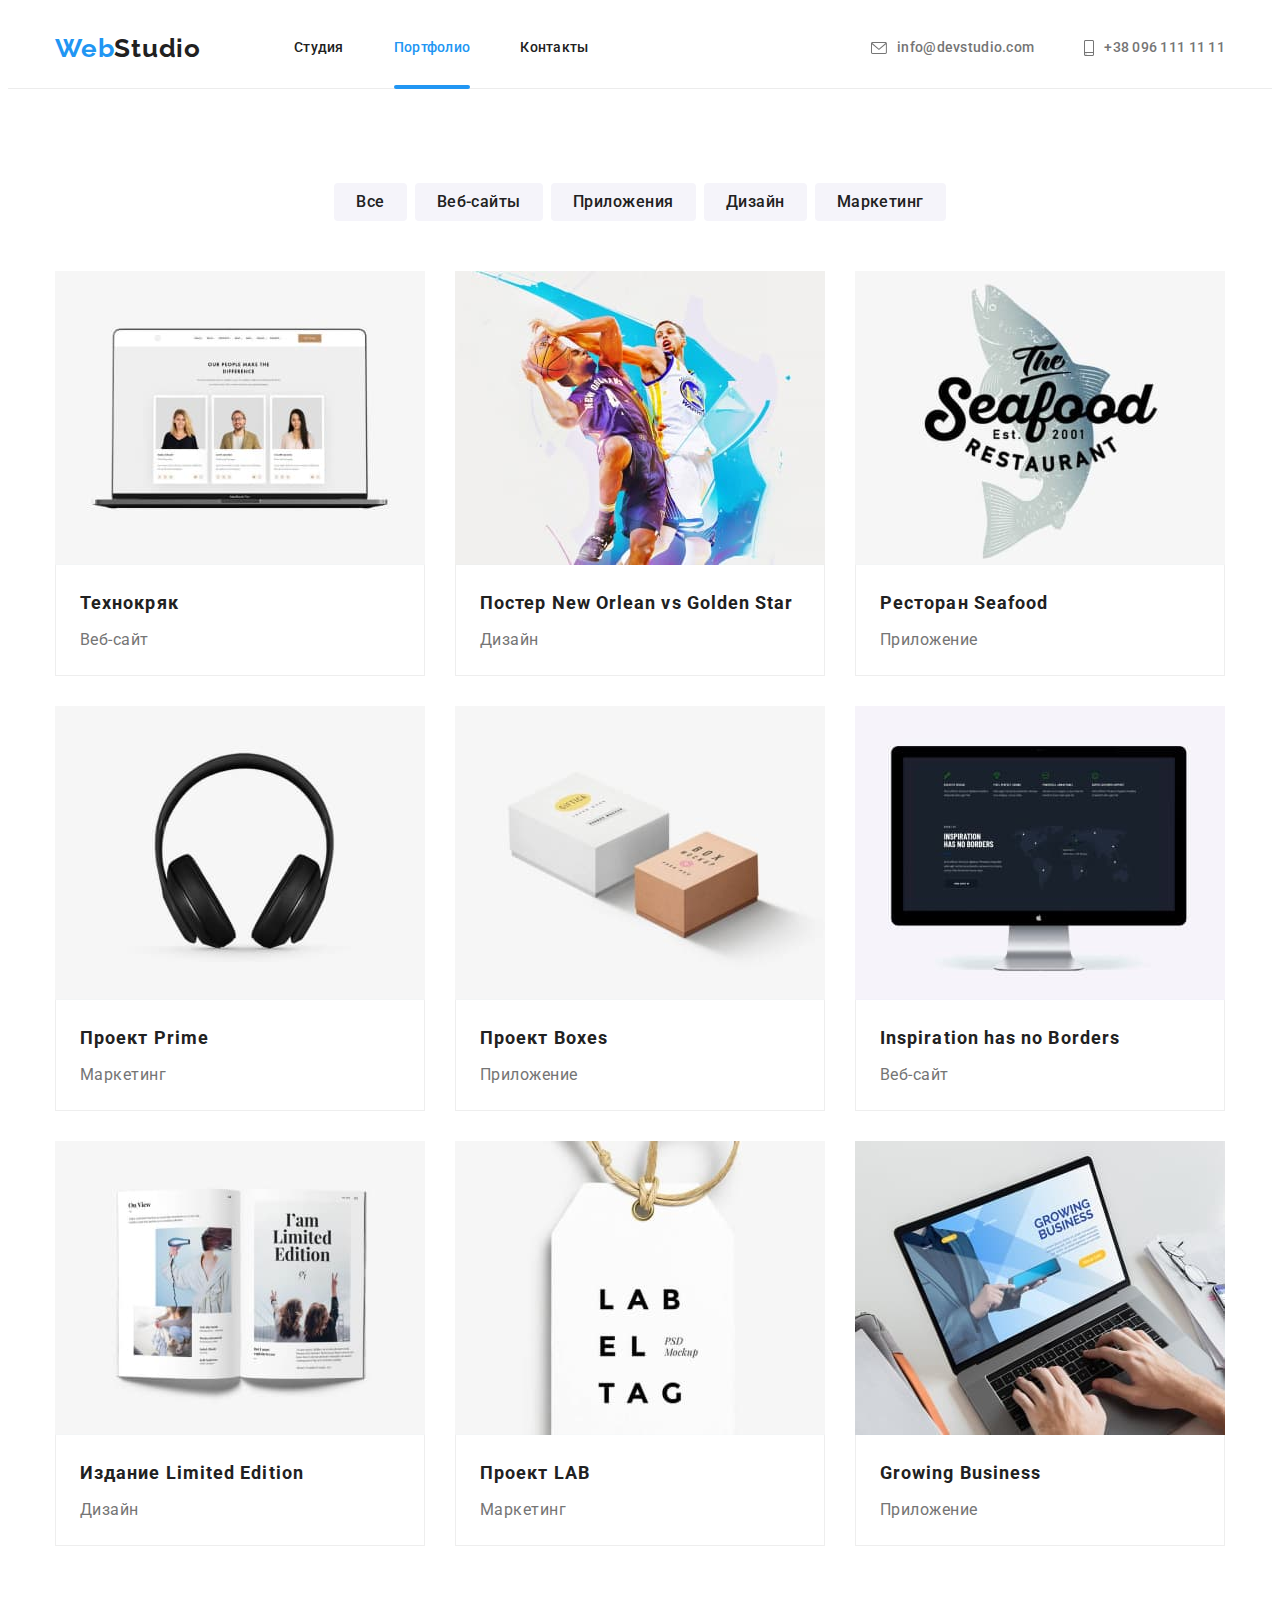
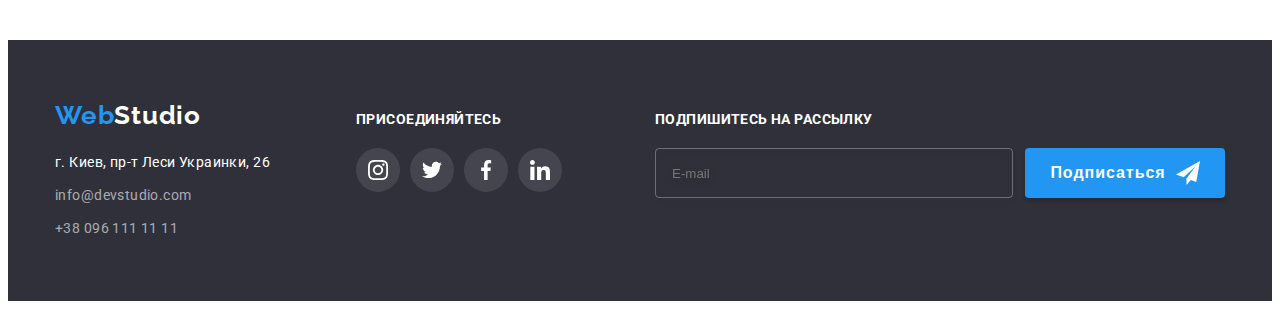
==== portfolio.html @ 982bbc45 "Adjusts base styles" ====
<!DOCTYPE html>
<html lang="ru">
  <head>
    <meta charset="UTF-8" />
    <meta http-equiv="X-UA-Compatible" content="IE=edge" />
    <meta name="viewport" content="width=device-width, initial-scale=1.0" />

    <link
      rel="stylesheet"
      href="https://cdnjs.cloudflare.com/ajax/libs/modern-normalize/1.1.0/modern-normalize.min.css"
      integrity="sha512-wpPYUAdjBVSE4KJnH1VR1HeZfpl1ub8YT/NKx4PuQ5NmX2tKuGu6U/JRp5y+Y8XG2tV+wKQpNHVUX03MfMFn9Q=="
      crossorigin="anonymous"
      referrerpolicy="no-referrer"
    />
    <link rel="stylesheet" href="./css/main.min.css" />

    <link rel="preconnect" href="https://fonts.googleapis.com" />
    <link rel="preconnect" href="https://fonts.gstatic.com" crossorigin />
    <link href="https://fonts.googleapis.com/css2?family=Raleway:wght@700&family=Roboto:wght@400;500;700;900&display=swap" rel="stylesheet" />

    <title>WebStudio</title>
  </head>
  <body class="page">
    <!-- HEADER -->
    <header class="header">
      <div class="header__container container">
        <a href="./index.html" lang="en" class="logo">Web<span class="logo__text logo__text--black">Studio</span></a>
        <nav class="navigation">
          <ul class="navigation__list">
            <li class="navigation__item">
              <a href="./index.html" class="navigation__link">Студия</a>
            </li>
            <li class="navigation__item">
              <a href="./portfolio.html" class="navigation__link current">Портфолио</a>
            </li>
            <li class="navigation__item">
              <a href="" class="navigation__link">Контакты</a>
            </li>
          </ul>
        </nav>

        <ul class="header__contact-list">
          <li class="header__contact-item">
            <a href="mailto:info@devstudio.com" lang="en" class="header__contact-link">
              <svg class="header__contact-icon" width="16" height="12">
                <use href="./images/icons.svg#icon-envelope"></use>
              </svg>
              info@devstudio.com
            </a>
          </li>
          <li class="header__contact-item">
            <a href="tel:+380961111111" class="header__contact-link">
              <svg class="header__contact-icon" width="10" height="16">
                <use href="./images/icons.svg#icon-smartphone"></use>
              </svg>
              +38 096 111 11 11
            </a>
          </li>
        </ul>
      </div>
    </header>

    <!--MAIN-->
    <main>
      <section class="portfolio section">
        <div class="portfolio__container container">
          <h1 class="portfolio__title visually-hidden">Portfolio</h1>
          <!--title to be hidden-->
          <ul class="filter">
            <li class="filter__item">
              <button type="button" class="filter__btn">Все</button>
            </li>
            <li class="filter__item">
              <button type="button" class="filter__btn">Веб-сайты</button>
            </li>
            <li class="filter__item">
              <button type="button" class="filter__btn">Приложения</button>
            </li>
            <li class="filter__item">
              <button type="button" class="filter__btn">Дизайн</button>
            </li>
            <li class="filter__item">
              <button type="button" class="filter__btn">Маркетинг</button>
            </li>
          </ul>

          <ul class="projects">
            <li class="projects__item">
              <a href="" class="projects__link">
                <div class="projects__thumb">
                  <img src="./images/portfolio/tech-crack.jpg" alt="Ноутбук с веб-сайтом" width="370" />
                  <p class="projects__overlay">
                    Ресурс предлагает комплексные предложения с разным уровнем функционала и сервисов. Все это позволит посетителю получить
                    исчерпывающие сведения о компании или частном лице.
                  </p>
                </div>
                <div class="projects__info">
                  <h2 class="projects__name">Технокряк</h2>
                  <p class="projects__service">Веб-сайт</p>
                </div>
              </a>
            </li>

            <li class="projects__item">
              <a href="" class="projects__link">
                <div class="projects__thumb">
                  <img src="./images/portfolio/poster-no-vs-gs.jpg" alt="Баскетболисты" width="370" />
                  <p class="projects__overlay">
                    Ресурс предлагает комплексные предложения с разным уровнем функционала и сервисов. Все это позволит посетителю получить
                    исчерпывающие сведения о компании или частном лице.
                  </p>
                </div>
                <div class="projects__info">
                  <h2 class="projects__name">Постер New Orlean vs Golden Star</h2>
                  <p class="projects__service">Дизайн</p>
                </div>
              </a>
            </li>

            <li class="projects__item">
              <a href="" class="projects__link">
                <div class="projects__thumb">
                  <img src="./images/portfolio/seafood-rest.jpg" alt="Надпись на фоне рыбы" width="370" />
                  <p class="projects__overlay">
                    Ресурс предлагает комплексные предложения с разным уровнем функционала и сервисов. Все это позволит посетителю получить
                    исчерпывающие сведения о компании или частном лице.
                  </p>
                </div>
                <div class="projects__info">
                  <h2 class="projects__name">Ресторан Seafood</h2>
                  <p class="projects__service">Приложение</p>
                </div>
              </a>
            </li>

            <li class="projects__item">
              <a href="" class="projects__link">
                <div class="projects__thumb">
                  <img src="./images/portfolio/prime-project.jpg" alt="Наушники" width="370" />
                  <p class="projects__overlay">
                    Ресурс предлагает комплексные предложения с разным уровнем функционала и сервисов. Все это позволит посетителю получить
                    исчерпывающие сведения о компании или частном лице.
                  </p>
                </div>
                <div class="projects__info">
                  <h2 class="projects__name">Проект Prime</h2>
                  <p class="projects__service">Маркетинг</p>
                </div>
              </a>
            </li>

            <li class="projects__item">
              <a href="" class="projects__link">
                <div class="projects__thumb">
                  <img src="./images/portfolio/boxes-project.jpg" alt="Коробки" width="370" />
                  <p class="projects__overlay">
                    Ресурс предлагает комплексные предложения с разным уровнем функционала и сервисов. Все это позволит посетителю получить
                    исчерпывающие сведения о компании или частном лице.
                  </p>
                </div>
                <div class="projects__info">
                  <h2 class="projects__name">Проект Boxes</h2>
                  <p class="projects__service">Приложение</p>
                </div>
              </a>
            </li>

            <li class="projects__item">
              <a href="" class="projects__link">
                <div class="projects__thumb">
                  <img src="./images/portfolio/inspiration-has-no-borders.jpg" alt="Монитор" width="370" />
                  <p class="projects__overlay">
                    Ресурс предлагает комплексные предложения с разным уровнем функционала и сервисов. Все это позволит посетителю получить
                    исчерпывающие сведения о компании или частном лице.
                  </p>
                </div>
                <div class="projects__info">
                  <h2 class="projects__name">Inspiration has no Borders</h2>
                  <p class="projects__service">Веб-сайт</p>
                </div>
              </a>
            </li>

            <li class="projects__item">
              <a href="" class="projects__link">
                <div class="projects__thumb">
                  <img src="./images/portfolio/limited-edition.jpg" alt="Книга" width="370" />
                  <p class="projects__overlay">
                    Ресурс предлагает комплексные предложения с разным уровнем функционала и сервисов. Все это позволит посетителю получить
                    исчерпывающие сведения о компании или частном лице.
                  </p>
                </div>
                <div class="projects__info">
                  <h2 class="projects__name">Издание Limited Edition</h2>
                  <p class="projects__service">Дизайн</p>
                </div>
              </a>
            </li>

            <li class="projects__item">
              <a href="" class="projects__link">
                <div class="projects__thumb">
                  <img src="./images/portfolio/lab-project.jpg" alt="Бирка" width="370" />
                  <p class="projects__overlay">
                    Ресурс предлагает комплексные предложения с разным уровнем функционала и сервисов. Все это позволит посетителю получить
                    исчерпывающие сведения о компании или частном лице.
                  </p>
                </div>
                <div class="projects__info">
                  <h2 class="projects__name">Проект LAB</h2>
                  <p class="projects__service">Маркетинг</p>
                </div>
              </a>
            </li>

            <li class="projects__item">
              <a href="" class="projects__link">
                <div class="projects__thumb">
                  <img src="./images/portfolio/growing-business.jpg" alt="Руки на ноутбуке" width="370" />
                  <p class="projects__overlay">
                    Ресурс предлагает комплексные предложения с разным уровнем функционала и сервисов. Все это позволит посетителю получить
                    исчерпывающие сведения о компании или частном лице.
                  </p>
                </div>
                <div class="projects__info">
                  <h2 class="projects__name">Growing Business</h2>
                  <p class="projects__service">Приложение</p>
                </div>
              </a>
            </li>
          </ul>
        </div>
      </section>
    </main>

    <!--FOOTER-->
    <footer class="footer">
      <div class="footer__container container">
        <div class="footer__contacts">
          <a href="./index.html" lang="en" class="logo">Web<span class="logo__text logo__text--white">Studio</span></a>
          <address class="address">
            <p class="addresss__text">г. Киев, пр-т Леси Украинки, 26</p>
          </address>
          <ul class="footer__contact-list">
            <li class="footer__contact-item">
              <a href="mailto:info@devstudio.com" lang="en" class="footer__contact-link">info@devstudio.com</a>
            </li>
            <li class="footer__contact-item">
              <a href="tel:+380961111111" class="footer__contact-link">+38 096 111 11 11</a>
            </li>
          </ul>
        </div>

        <div class="join-social">
          <h2 class="join-social__title">присоединяйтесь</h2>
          <ul class="join-social__list">
            <li class="join-social__item">
              <a href="" class="join-social__link">
                <svg class="join-social__icon" width="20" height="20">
                  <use href="./images/icons.svg#icon-instagram"></use>
                </svg>
              </a>
            </li>
            <li class="join-social__item">
              <a href="" class="join-social__link">
                <svg class="join-social__icon" width="20" height="20">
                  <use href="./images/icons.svg#icon-twitter"></use>
                </svg>
              </a>
            </li>
            <li class="join-social__item">
              <a href="" class="join-social__link">
                <svg class="join-social__icon" width="20" height="20">
                  <use href="./images/icons.svg#icon-facebook"></use>
                </svg>
              </a>
            </li>
            <li class="join-social__item">
              <a href="" class="join-social__link">
                <svg class="join-social__icon" width="20" height="20">
                  <use href="./images/icons.svg#icon-linkedin"></use>
                </svg>
              </a>
            </li>
          </ul>
        </div>

        <form class="subscription">
          <div class="subscription__block">
            <b class="subscription__title">Подпишитесь на рассылку</b>
            <div class="subscription__input">
              <label><span class="visually-hidden">E-mail</span></label>
              <input type="email" name="email" class="subscription__field" placeholder="E-mail" />
              <button type="submit" class="subscription__btn">
                Подписаться
                <svg class="subscription__icon" width="24" height="24">
                  <use href="./images/icons.svg#icon-send"></use>
                </svg>
              </button>
            </div>
          </div>
        </form>
      </div>
    </footer>
  </body>
</html>
---- css/main.min.css ----
:root{--main-text: #757575;--white-text: #ffffff;--secondary-text: #212121;--accent: #2196f3;--logo-font: "Raleway", sans-serif;--section-typ-padding: 94px;--duration: cubic-bezier(0.4, 0, 0.2, 1);--speed: 250ms}.visually-hidden,.values__title--visually-hidden{position:absolute;width:1px;height:1px;margin:-1px;border:0;padding:0;white-space:nowrap;-webkit-clip-path:inset(100%);clip-path:inset(100%);clip:rect(0 0 0 0);overflow:hidden}html{-webkit-box-sizing:border-box;box-sizing:border-box}img{display:block;max-width:100%;height:auto}*,*::before,*::after{-webkit-box-sizing:inherit;box-sizing:inherit}p,h1,h2,h3,h4,h5,h6{margin:0}ul{margin:0;padding-left:0;list-style:none}.page{background-color:#fff;color:var(--main-text);font-family:"Roboto","Helvetica Neue",sans-serif}a{text-decoration:none}.container{width:1200px;padding-left:15px;padding-right:15px;margin:0 auto}.section{padding-top:var(--section-typ-padding);padding-bottom:var(--section-typ-padding)}.logo{display:inline-block;color:var(--accent);font-family:var(--logo-font);font-weight:700;font-size:26px;line-height:1.19;letter-spacing:.03em}.services__title,.team__title,.clients__title{margin-bottom:50px;color:var(--secondary-text);font-size:36px;line-height:1.17;text-align:center;letter-spacing:.03em}.join-social__link,.member-social__link{display:-webkit-box;display:-ms-flexbox;display:flex;-webkit-box-align:center;-ms-flex-align:center;align-items:center;-webkit-box-pack:center;-ms-flex-pack:center;justify-content:center;width:44px;height:44px;border-radius:50%}.hero__btn{padding:10px 32px 10px 32px;min-width:200px;background-color:var(--accent);color:var(--white-text);cursor:pointer;font-family:inherit;font-weight:700;font-size:16px;line-height:1.88;letter-spacing:.06em;-webkit-box-shadow:0px 4px 4px rgba(0,0,0,.15);box-shadow:0px 4px 4px rgba(0,0,0,.15);border-radius:4px;border:none;-webkit-transition:background-color var(--speed) var(--duration),-webkit-box-shadow var(--speed) var(--duration);transition:background-color var(--speed) var(--duration),-webkit-box-shadow var(--speed) var(--duration);transition:background-color var(--speed) var(--duration),box-shadow var(--speed) var(--duration);transition:background-color var(--speed) var(--duration),box-shadow var(--speed) var(--duration),-webkit-box-shadow var(--speed) var(--duration)}.hero__btn:hover,.hero__btn:focus{background-color:#188ce8}.filter{margin-bottom:50px;display:-webkit-box;display:-ms-flexbox;display:flex;-webkit-box-pack:center;-ms-flex-pack:center;justify-content:center}.filter__btn{padding:6px 22px 6px 22px;color:var(--secondary-text);background-color:#f5f4fa;font-family:inherit;cursor:pointer;font-weight:500;font-size:16px;line-height:1.63;text-align:center;letter-spacing:.03em;border-radius:4px;border:none;-webkit-transition:background-color var(--speed) var(--duration),color var(--speed) var(--duration),-webkit-box-shadow var(--speed) var(--duration);transition:background-color var(--speed) var(--duration),color var(--speed) var(--duration),-webkit-box-shadow var(--speed) var(--duration);transition:background-color var(--speed) var(--duration),color var(--speed) var(--duration),box-shadow var(--speed) var(--duration);transition:background-color var(--speed) var(--duration),color var(--speed) var(--duration),box-shadow var(--speed) var(--duration),-webkit-box-shadow var(--speed) var(--duration)}.filter__btn:hover,.filter__btn:focus{color:var(--white-text);background-color:var(--accent);-webkit-box-shadow:0px 3px 1px rgba(0,0,0,.1),0px 1px 2px rgba(0,0,0,.08),0px 2px 2px rgba(0,0,0,.12);box-shadow:0px 3px 1px rgba(0,0,0,.1),0px 1px 2px rgba(0,0,0,.08),0px 2px 2px rgba(0,0,0,.12)}.filter__item:not(:last-child){margin-right:8px}.subscription__btn{display:-webkit-box;display:-ms-flexbox;display:flex;-webkit-box-pack:center;-ms-flex-pack:center;justify-content:center;-webkit-box-align:center;-ms-flex-align:center;align-items:center;width:200px;height:50px;background:var(--accent);-webkit-box-shadow:0px 4px 4px rgba(0,0,0,.15);box-shadow:0px 4px 4px rgba(0,0,0,.15);border-radius:4px;border:none;font-weight:700;font-size:16px;line-height:1.88px;text-align:center;letter-spacing:.06em;color:var(--white-text);cursor:pointer;-webkit-transition:background-color var(--speed) var(--duration),-webkit-box-shadow var(--speed) var(--duration);transition:background-color var(--speed) var(--duration),-webkit-box-shadow var(--speed) var(--duration);transition:background-color var(--speed) var(--duration),box-shadow var(--speed) var(--duration);transition:background-color var(--speed) var(--duration),box-shadow var(--speed) var(--duration),-webkit-box-shadow var(--speed) var(--duration)}.subscription__btn:hover,.subscription__btn:focus{background-color:#188ce8}.subscription__icon{fill:var(--white-text);margin-left:10px}.close-btn{position:absolute;display:-webkit-box;display:-ms-flexbox;display:flex;-webkit-box-align:center;-ms-flex-align:center;align-items:center;-webkit-box-pack:center;-ms-flex-pack:center;justify-content:center;top:8px;right:8px;width:30px;height:30px;border:1px solid rgba(0,0,0,.1);border-radius:50%;fill:#000;background-color:var(--white-text);cursor:pointer;-webkit-transition:fill var(--speed) var(--duration),-webkit-box-shadow var(--speed) var(--duration);transition:fill var(--speed) var(--duration),-webkit-box-shadow var(--speed) var(--duration);transition:fill var(--speed) var(--duration),box-shadow var(--speed) var(--duration);transition:fill var(--speed) var(--duration),box-shadow var(--speed) var(--duration),-webkit-box-shadow var(--speed) var(--duration)}.close-btn:hover,.close-btn:focus{-webkit-box-shadow:0px 2px 2px rgba(0,0,0,.15);box-shadow:0px 2px 2px rgba(0,0,0,.15);fill:var(--accent)}.order__btn{width:200px;height:50px;left:700px;top:712px;display:block;-ms-flex-item-align:center;align-self:center;background-color:var(--accent);-webkit-box-shadow:0px 4px 4px rgba(0,0,0,.15);box-shadow:0px 4px 4px rgba(0,0,0,.15);border-radius:4px;border:none;cursor:pointer;font-weight:700;font-size:16px;line-height:1.88;letter-spacing:.06em;color:var(--white-text);-webkit-transition:background-color var(--speed) var(--duration);transition:background-color var(--speed) var(--duration)}.order__btn:hover,.order__btn:focus{background-color:#188ce8}.footer{padding-top:60px;padding-bottom:60px;background-color:#2f303a}.address{margin-top:20px}.addresss__text{color:var(--white-text);font-style:normal;font-size:14px;line-height:1.71;letter-spacing:.03em}.footer__container{display:-webkit-box;display:-ms-flexbox;display:flex;-webkit-box-align:baseline;-ms-flex-align:baseline;align-items:baseline}.footer__contact-link{color:rgba(255,255,255,.6);font-style:normal;font-weight:400;font-size:14px;line-height:1.71;letter-spacing:.03em;-webkit-transition:color var(--speed) var(--duration);transition:color var(--speed) var(--duration)}.footer__contact-link:hover,.footer__contact-link:focus{color:var(--accent)}.footer__contact-list{margin-top:9px}.footer__contact-list .footer__contact-item+.footer__contact-item{margin-top:9px}.footer__contacts{margin-right:auto}.subscription{margin-left:93px}.subscription__input{display:-webkit-box;display:-ms-flexbox;display:flex}.subscription__field{padding-left:16px;margin-right:12px;width:358px;height:50px;left:815px;top:2787px;border:1px solid rgba(255,255,255,.3);-webkit-filter:drop-shadow(0px 4px 4px rgba(0, 0, 0, 0.15));filter:drop-shadow(0px 4px 4px rgba(0, 0, 0, 0.15));color:var(--white-text);border-radius:4px;background-color:rgba(0,0,0,0);outline:none;-webkit-transition:border-color var(--speed) var(--duration);transition:border-color var(--speed) var(--duration)}.subscription__field:focus{border-color:var(--accent)}.header{border-bottom:1px solid #ececec}.header__container{display:-webkit-box;display:-ms-flexbox;display:flex;-webkit-box-align:center;-ms-flex-align:center;align-items:center}.navigation{margin-left:93px}.navigation__list{display:-webkit-box;display:-ms-flexbox;display:flex}.navigation__item:not(:last-child){position:relative;margin-right:50px}.navigation__link{display:block;padding-top:32px;padding-bottom:32px;color:var(--secondary-text);font-weight:500;font-size:14px;line-height:1.14;letter-spacing:.02em;-webkit-transition:color var(--speed) var(--duration);transition:color var(--speed) var(--duration)}.navigation__link:hover,.navigation__link:focus{color:var(--accent)}.navigation__link.current{color:var(--accent)}.navigation__link.current::after{content:"";position:absolute;left:0;bottom:-1px;width:100%;border-radius:2px;height:4px;background:var(--accent)}.header__contact-list{display:-webkit-box;display:-ms-flexbox;display:flex;-webkit-box-align:center;-ms-flex-align:center;align-items:center;margin-left:auto}.header__contact-link{display:-webkit-box;display:-ms-flexbox;display:flex;-webkit-box-align:center;-ms-flex-align:center;align-items:center;padding-top:32px;padding-bottom:32px;color:var(--main-text);font-weight:500;font-size:14px;line-height:1.14;letter-spacing:.02em;-webkit-transition:color var(--speed) var(--duration);transition:color var(--speed) var(--duration)}.header__contact-link:hover,.header__contact-link:focus{color:var(--accent)}.header__contact-icon{fill:currentColor;margin-right:10px}.header__contact-list .header__contact-item+.header__contact-item{margin-left:50px}.logo__text--black{color:var(--secondary-text)}.logo__text--white{color:var(--white-text)}.backdrop{position:fixed;top:0;left:0;width:100%;height:100%;z-index:1;background-color:rgba(0,0,0,.2);opacity:1;-webkit-transition:opacity var(--speed) var(--duration);transition:opacity var(--speed) var(--duration)}.backdrop.is-hidden{opacity:0;pointer-events:none}.backdrop.is-hidden .modal{-webkit-transform:translate(-50%, -50%) scale(0.9);transform:translate(-50%, -50%) scale(0.9)}.modal{position:absolute;top:50%;left:50%;width:528px;min-height:581px;padding:40px;background-color:var(--white-text);-webkit-box-shadow:0px 1px 3px rgba(0,0,0,.12),0px 1px 1px rgba(0,0,0,.14),0px 2px 1px rgba(0,0,0,.2);box-shadow:0px 1px 3px rgba(0,0,0,.12),0px 1px 1px rgba(0,0,0,.14),0px 2px 1px rgba(0,0,0,.2);border-radius:4px;-webkit-transform:translate(-50%, -50%) scale(1);transform:translate(-50%, -50%) scale(1);-webkit-transition:-webkit-transform var(--speed) var(--duration);transition:-webkit-transform var(--speed) var(--duration);transition:transform var(--speed) var(--duration);transition:transform var(--speed) var(--duration), -webkit-transform var(--speed) var(--duration)}.order{display:-webkit-box;display:-ms-flexbox;display:flex;-webkit-box-orient:vertical;-webkit-box-direction:normal;-ms-flex-direction:column;flex-direction:column}.order__title{margin-bottom:12px;font-size:20px;line-height:1.15;text-align:center;letter-spacing:.03em;color:var(--secondary-text)}.order__field:not(:last-child){display:-webkit-box;display:-ms-flexbox;display:flex;-webkit-box-orient:vertical;-webkit-box-direction:normal;-ms-flex-direction:column;flex-direction:column;margin-bottom:10px}.order__label{font-size:12px;line-height:1.17;letter-spacing:.01em;color:var(--main-text)}.order__input{padding-left:35px;padding-right:15px;height:40px;width:100%;border:1px solid rgba(33,33,33,.2);border-radius:4px;color:var(--secondary-text);outline:none;-webkit-transition:border-color var(--speed) var(--duration);transition:border-color var(--speed) var(--duration)}.order__input:focus{border:1px solid var(--accent)}.order__input:focus+.order__icon{fill:var(--accent)}.order__input.textarea{height:120px;padding:12px;resize:none}.order__block{position:relative;margin-top:4px}.order__icon{position:absolute;left:12px;top:50%;-webkit-transform:translateY(-50%);transform:translateY(-50%);-webkit-transition:fill var(--speed) var(--duration);transition:fill var(--speed) var(--duration)}.order__field .textarea::-webkit-input-placeholder{font-size:14px;line-height:1.14;letter-spacing:.01em;color:rgba(117,117,117,.5)}.order__field .textarea::-moz-placeholder{font-size:14px;line-height:1.14;letter-spacing:.01em;color:rgba(117,117,117,.5)}.order__field .textarea:-ms-input-placeholder{font-size:14px;line-height:1.14;letter-spacing:.01em;color:rgba(117,117,117,.5)}.order__field .textarea::-ms-input-placeholder{font-size:14px;line-height:1.14;letter-spacing:.01em;color:rgba(117,117,117,.5)}.order__field .textarea::placeholder{font-size:14px;line-height:1.14;letter-spacing:.01em;color:rgba(117,117,117,.5)}.order__agree{display:-webkit-box;display:-ms-flexbox;display:flex;-webkit-box-align:center;-ms-flex-align:center;align-items:center;margin-top:20px;margin-bottom:30px;margin-left:12px;font-size:14px;line-height:1.71;letter-spacing:.03em}.order__agree-label{position:relative;display:-webkit-box;display:-ms-flexbox;display:flex;-webkit-box-align:center;-ms-flex-align:center;align-items:center}.order__agree-link .link{color:var(--accent);text-decoration:underline;-webkit-transition:-webkit-text-decoration var(--speed) var(--duration);transition:-webkit-text-decoration var(--speed) var(--duration);transition:text-decoration var(--speed) var(--duration);transition:text-decoration var(--speed) var(--duration), -webkit-text-decoration var(--speed) var(--duration)}.order__agree-link .link:hover{-webkit-text-decoration-color:rgba(0,0,0,0);text-decoration-color:rgba(0,0,0,0)}.order__icon-frame{margin-right:7px;opacity:1;-webkit-transition:fill var(--speed) var(--duration),opacity var(--speed) var(--duration),-webkit-box-shadow var(--speed) var(--duration);transition:fill var(--speed) var(--duration),opacity var(--speed) var(--duration),-webkit-box-shadow var(--speed) var(--duration);transition:fill var(--speed) var(--duration),box-shadow var(--speed) var(--duration),opacity var(--speed) var(--duration);transition:fill var(--speed) var(--duration),box-shadow var(--speed) var(--duration),opacity var(--speed) var(--duration),-webkit-box-shadow var(--speed) var(--duration)}.order__checkbox:hover+.order__icon-frame{-webkit-box-shadow:0px 3px 3px rgba(0,0,0,.15);box-shadow:0px 3px 3px rgba(0,0,0,.15)}.order__checkbox:focus+.order__icon-frame{-webkit-box-shadow:0px 2px 2px rgba(0,0,0,.15);box-shadow:0px 2px 2px rgba(0,0,0,.15);fill:var(--accent)}.order__checkbox:checked+.order__icon-frame{opacity:0}.order__icon-checked{position:absolute;margin-right:7px;opacity:0;-webkit-transition:opacity var(--speed) var(--duration);transition:opacity var(--speed) var(--duration)}.order__checkbox:checked~.order__icon-checked{opacity:1}.member-social{display:-webkit-box;display:-ms-flexbox;display:flex;-webkit-box-pack:center;-ms-flex-pack:center;justify-content:center}.member-social__item{margin-right:10px}.member-social__item:last-child{margin-right:0}.member-social__link{color:#afb1b8;-webkit-transition:background-color var(--speed) var(--duration),color var(--speed) var(--duration);transition:background-color var(--speed) var(--duration),color var(--speed) var(--duration)}.member-social__link:hover,.member-social__link:focus{background-color:var(--accent);color:var(--white-text)}.member-social__icon{fill:currentColor}.join-social__title,.subscription__title{display:block;margin-bottom:20px;color:var(--white-text);font-size:14px;line-height:1.14;letter-spacing:.03em;text-transform:uppercase}.footer .container{display:-webkit-box;display:-ms-flexbox;display:flex}.join-social__list{display:-webkit-box;display:-ms-flexbox;display:flex;-webkit-box-pack:center;-ms-flex-pack:center;justify-content:center}.join-social__item{margin-right:10px}.join-social__item:last-child{margin-right:0}.join-social__link{color:var(--white-text);background-color:rgba(255,255,255,.1);-webkit-transition:background-color var(--speed) var(--duration);transition:background-color var(--speed) var(--duration)}.join-social__link:hover,.join-social__link:focus{background-color:var(--accent);color:var(--white-text)}.join-social__icon{fill:currentColor}.hero{padding-top:200px;padding-bottom:200px;margin-left:auto;margin-right:auto;max-width:1600px;text-align:center;background-image:-webkit-gradient(linear, left top, right top, from(rgba(47, 48, 58, 0.4)), to(rgba(47, 48, 58, 0.4))),url(../images/background/hero-bcg.jpg);background-image:linear-gradient(to right, rgba(47, 48, 58, 0.4), rgba(47, 48, 58, 0.4)),url(../images/background/hero-bcg.jpg);background-repeat:no-repeat;background-size:cover;background-position:center}.hero .container{width:696px}.hero__title{margin-bottom:30px;color:var(--white-text);font-weight:900;font-size:44px;line-height:1.36;letter-spacing:.06em;text-transform:uppercase}.values__list{display:-webkit-box;display:-ms-flexbox;display:flex}.values__item{width:calc((100% - 90px)/4)}.values__item:not(:last-child){margin-right:30px}.values__block{display:-webkit-box;display:-ms-flexbox;display:flex;-webkit-box-pack:center;-ms-flex-pack:center;justify-content:center;padding-bottom:25px;margin-bottom:30px;background:#f5f4fa;border-radius:4px;padding-top:25px}.values__headline{margin-bottom:10px;color:var(--secondary-text);font-size:14px;line-height:1.14;letter-spacing:.03em;text-transform:uppercase}.values__description{color:var(--main-text);font-size:14px;line-height:1.71;letter-spacing:.03em}.services{padding-top:0}.services__list{display:-webkit-box;display:-ms-flexbox;display:flex}.services__item{width:calc((100% - 60px)/3)}.services__item:not(:last-child){margin-right:30px}.services__thumb{position:relative}.services__name{position:absolute;bottom:0;padding-top:27px;padding-bottom:27px;width:100%;font-size:14px;line-height:1.14;text-align:center;letter-spacing:.03em;text-transform:uppercase;color:var(--white-text);background-color:rgba(47,48,58,.8)}.team{background-color:#f5f4fa}.members{display:-webkit-box;display:-ms-flexbox;display:flex}.members__item{width:calc((100% - 90px)/4);background-color:var(--white-text);-webkit-box-shadow:0px 1px 3px rgba(0,0,0,.12),0px 1px 1px rgba(0,0,0,.14),0px 2px 1px rgba(0,0,0,.2);box-shadow:0px 1px 3px rgba(0,0,0,.12),0px 1px 1px rgba(0,0,0,.14),0px 2px 1px rgba(0,0,0,.2);border-radius:0px 0px 4px 4px}.members__item:not(:last-child){margin-right:30px}.members__item .members__info{padding-top:30px;padding-bottom:30px}.members__name{margin-bottom:10px;color:var(--secondary-text);font-weight:500;font-size:16px;line-height:1.19;text-align:center;letter-spacing:.03em}.members__position{margin-bottom:16px;color:var(--main-text);font-size:16px;line-height:1.19;text-align:center;letter-spacing:.03em}.clients__list{display:-webkit-box;display:-ms-flexbox;display:flex}.clients__item{height:92px;margin-right:30px;width:calc((100% - 150px)/6)}.clients__item:last-child{margin-right:0}.client__link{display:-webkit-box;display:-ms-flexbox;display:flex;-webkit-box-align:center;-ms-flex-align:center;align-items:center;-webkit-box-pack:center;-ms-flex-pack:center;justify-content:center;border:1px solid #afb1b8;border-radius:4px;width:100%;height:100%;-webkit-transition:border var(--speed) var(--duration);transition:border var(--speed) var(--duration)}.client__link:hover,.client__link:focus{border:1px solid var(--accent)}.clients__logo{fill:#afb1b8;-webkit-transition:fill var(--speed) var(--duration);transition:fill var(--speed) var(--duration)}.client__link:hover .clients__logo,.client__link:focus .clients__logo{fill:var(--accent)}.projects{display:-webkit-box;display:-ms-flexbox;display:flex;-ms-flex-wrap:wrap;flex-wrap:wrap}.projects__item{margin-right:30px;margin-bottom:30px;width:calc((100% - 60px)/3)}.projects__item:nth-child(3n){margin-right:0}.projects__item:nth-last-child(-n+3){margin-bottom:0}.projects__thumb{position:relative;overflow:hidden}.projects__overlay{position:absolute;top:0;display:-webkit-box;display:-ms-flexbox;display:flex;-webkit-box-align:center;-ms-flex-align:center;align-items:center;padding-left:24px;padding-right:24px;height:100%;font-size:18px;line-height:1.56;letter-spacing:.03em;color:var(--white-text);background-color:rgba(33,150,243,.9);-webkit-transform:translateY(100%);transform:translateY(100%);-webkit-transition:-webkit-transform var(--speed) var(--duration);transition:-webkit-transform var(--speed) var(--duration);transition:transform var(--speed) var(--duration);transition:transform var(--speed) var(--duration), -webkit-transform var(--speed) var(--duration)}.portfolio-item .link:hover .projects__overlay,.portfolio-item .link:focus .projects__overlay{-webkit-transform:translateY(0);transform:translateY(0)}.projects__item .projects__info{padding:20px 24px;border-right:1px solid #eee;border-left:1px solid #eee;border-bottom:1px solid #eee}.projects__name{padding-bottom:4px;color:var(--secondary-text);font-size:18px;line-height:2;letter-spacing:.06em}.projects__service{color:var(--main-text);font-size:16px;line-height:1.88;letter-spacing:.03em}.projects__link{display:block;-webkit-transition:-webkit-box-shadow var(--speed) var(--duration);transition:-webkit-box-shadow var(--speed) var(--duration);transition:box-shadow var(--speed) var(--duration);transition:box-shadow var(--speed) var(--duration), -webkit-box-shadow var(--speed) var(--duration)}.projects__link:hover,.projects__link:focus{-webkit-box-shadow:0px 1px 1px rgba(0,0,0,.12),0px 4px 4px rgba(0,0,0,.06),1px 4px 6px rgba(0,0,0,.16);box-shadow:0px 1px 1px rgba(0,0,0,.12),0px 4px 4px rgba(0,0,0,.06),1px 4px 6px rgba(0,0,0,.16)}/*# sourceMappingURL=main.min.css.map */
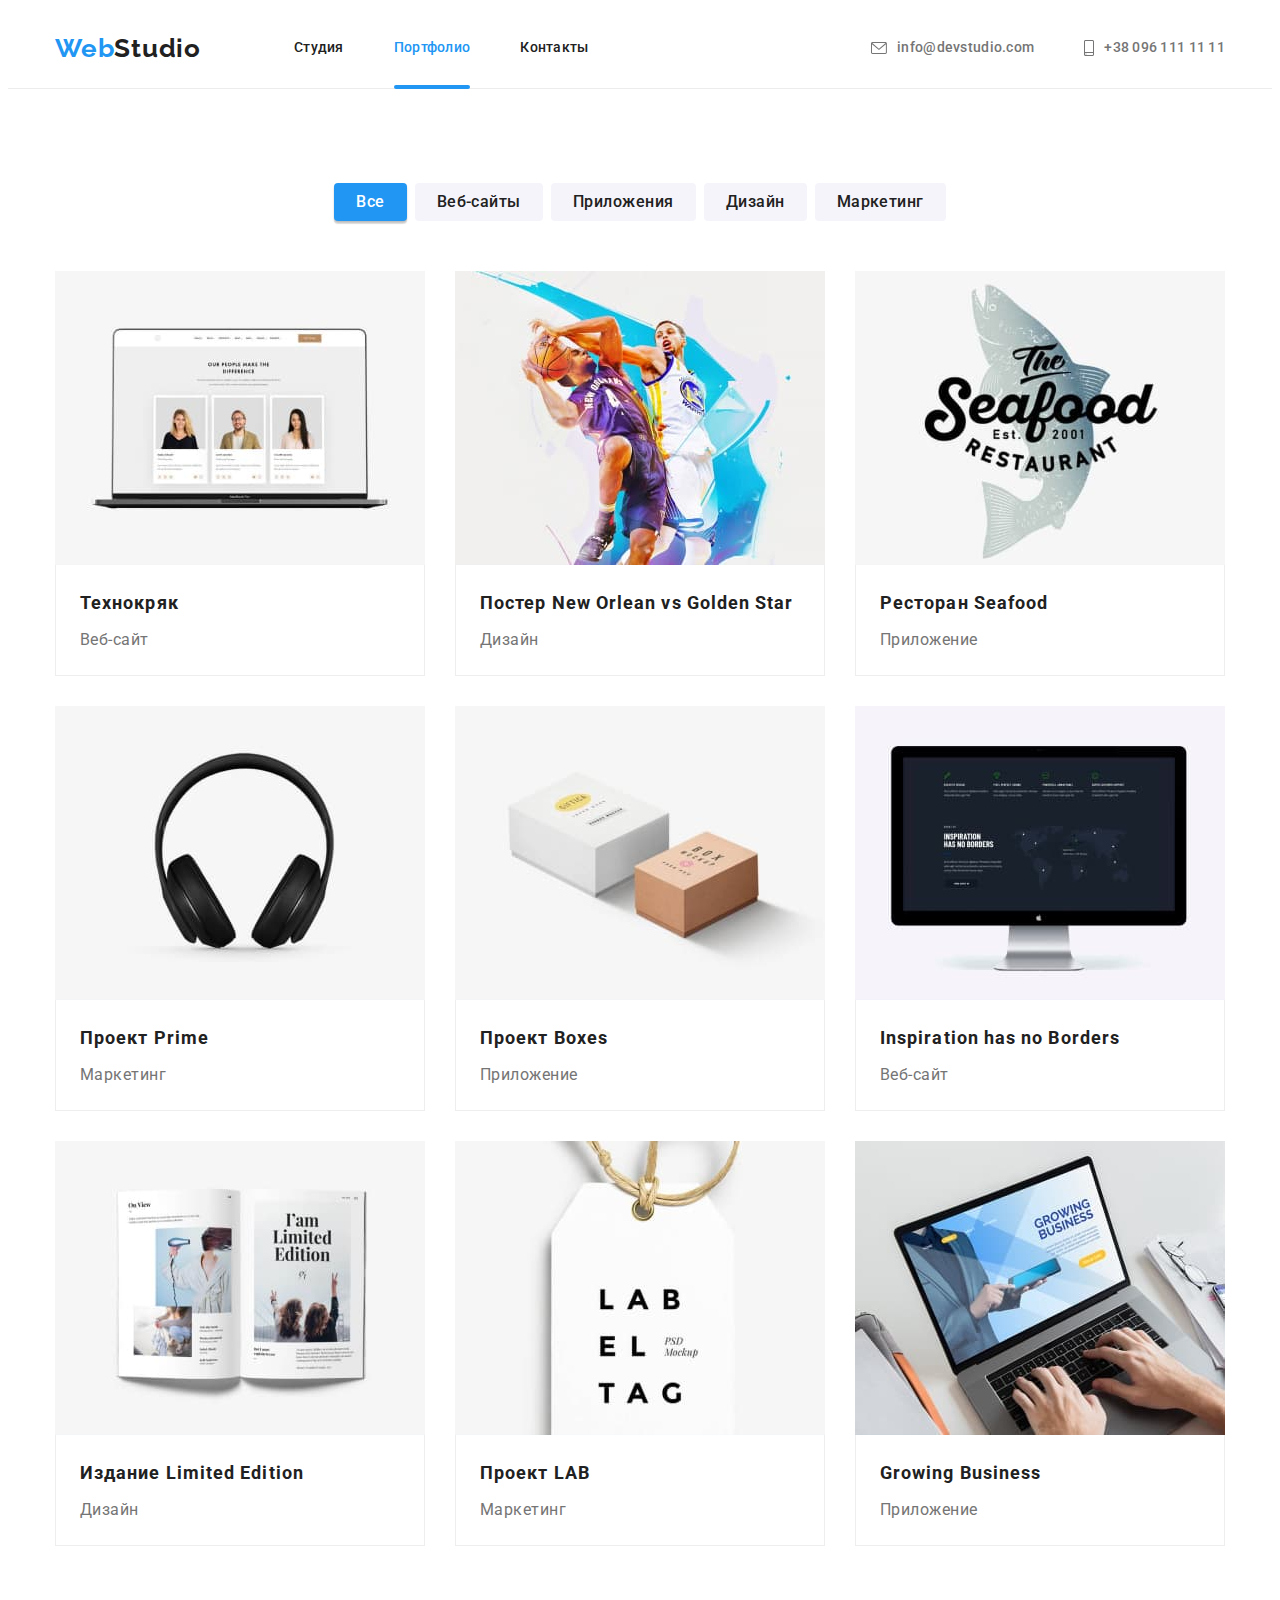
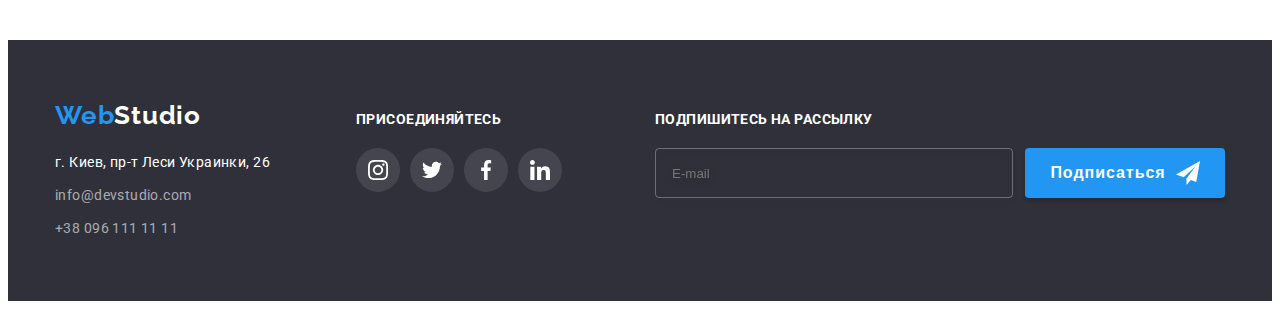
==== commit 1ff49017: "Revises per QA-01 (item #10)" ====
--- a/portfolio.html
+++ b/portfolio.html
@@ -31,7 +31,7 @@
               <a href="./index.html" class="navigation__link">Студия</a>
             </li>
             <li class="navigation__item">
-              <a href="./portfolio.html" class="navigation__link current">Портфолио</a>
+              <a href="./portfolio.html" class="navigation__link navigation__link--current">Портфолио</a>
             </li>
             <li class="navigation__item">
               <a href="" class="navigation__link">Контакты</a>
@@ -39,18 +39,18 @@
           </ul>
         </nav>
 
-        <ul class="header__contact-list">
-          <li class="header__contact-item">
-            <a href="mailto:info@devstudio.com" lang="en" class="header__contact-link">
-              <svg class="header__contact-icon" width="16" height="12">
+        <ul class="contact__list">
+          <li class="contact__item">
+            <a href="mailto:info@devstudio.com" lang="en" class="contact__link">
+              <svg class="contact__icon" width="16" height="12">
                 <use href="./images/icons.svg#icon-envelope"></use>
               </svg>
               info@devstudio.com
             </a>
           </li>
-          <li class="header__contact-item">
-            <a href="tel:+380961111111" class="header__contact-link">
-              <svg class="header__contact-icon" width="10" height="16">
+          <li class="contact__item">
+            <a href="tel:+380961111111" class="contact__link">
+              <svg class="contact__icon" width="10" height="16">
                 <use href="./images/icons.svg#icon-smartphone"></use>
               </svg>
               +38 096 111 11 11
@@ -68,7 +68,7 @@
           <!--title to be hidden-->
           <ul class="filter">
             <li class="filter__item">
-              <button type="button" class="filter__btn">Все</button>
+              <button type="button" class="filter__btn filter__btn--active">Все</button>
             </li>
             <li class="filter__item">
               <button type="button" class="filter__btn">Веб-сайты</button>
@@ -241,12 +241,12 @@
           <address class="address">
             <p class="addresss__text">г. Киев, пр-т Леси Украинки, 26</p>
           </address>
-          <ul class="footer__contact-list">
-            <li class="footer__contact-item">
-              <a href="mailto:info@devstudio.com" lang="en" class="footer__contact-link">info@devstudio.com</a>
-            </li>
-            <li class="footer__contact-item">
-              <a href="tel:+380961111111" class="footer__contact-link">+38 096 111 11 11</a>
+          <ul class="contact__list contact__list--footer">
+            <li class="contact__item contact__item--footer">
+              <a href="mailto:info@devstudio.com" lang="en" class="contact__link contact__link--footer">info@devstudio.com</a>
+            </li>
+            <li class="contact__item contact__item--footer">
+              <a href="tel:+380961111111" class="contact__link contact__link--footer">+38 096 111 11 11</a>
             </li>
           </ul>
         </div>
--- a/css/main.min.css
+++ b/css/main.min.css
@@ -1 +1 @@
-:root{--main-text: #757575;--white-text: #ffffff;--secondary-text: #212121;--accent: #2196f3;--logo-font: "Raleway", sans-serif;--section-typ-padding: 94px;--duration: cubic-bezier(0.4, 0, 0.2, 1);--speed: 250ms}.visually-hidden,.values__title--visually-hidden{position:absolute;width:1px;height:1px;margin:-1px;border:0;padding:0;white-space:nowrap;-webkit-clip-path:inset(100%);clip-path:inset(100%);clip:rect(0 0 0 0);overflow:hidden}html{-webkit-box-sizing:border-box;box-sizing:border-box}img{display:block;max-width:100%;height:auto}*,*::before,*::after{-webkit-box-sizing:inherit;box-sizing:inherit}p,h1,h2,h3,h4,h5,h6{margin:0}ul{margin:0;padding-left:0;list-style:none}.page{background-color:#fff;color:var(--main-text);font-family:"Roboto","Helvetica Neue",sans-serif}a{text-decoration:none}.container{width:1200px;padding-left:15px;padding-right:15px;margin:0 auto}.section{padding-top:var(--section-typ-padding);padding-bottom:var(--section-typ-padding)}.logo{display:inline-block;color:var(--accent);font-family:var(--logo-font);font-weight:700;font-size:26px;line-height:1.19;letter-spacing:.03em}.services__title,.team__title,.clients__title{margin-bottom:50px;color:var(--secondary-text);font-size:36px;line-height:1.17;text-align:center;letter-spacing:.03em}.join-social__link,.member-social__link{display:-webkit-box;display:-ms-flexbox;display:flex;-webkit-box-align:center;-ms-flex-align:center;align-items:center;-webkit-box-pack:center;-ms-flex-pack:center;justify-content:center;width:44px;height:44px;border-radius:50%}.hero__btn{padding:10px 32px 10px 32px;min-width:200px;background-color:var(--accent);color:var(--white-text);cursor:pointer;font-family:inherit;font-weight:700;font-size:16px;line-height:1.88;letter-spacing:.06em;-webkit-box-shadow:0px 4px 4px rgba(0,0,0,.15);box-shadow:0px 4px 4px rgba(0,0,0,.15);border-radius:4px;border:none;-webkit-transition:background-color var(--speed) var(--duration),-webkit-box-shadow var(--speed) var(--duration);transition:background-color var(--speed) var(--duration),-webkit-box-shadow var(--speed) var(--duration);transition:background-color var(--speed) var(--duration),box-shadow var(--speed) var(--duration);transition:background-color var(--speed) var(--duration),box-shadow var(--speed) var(--duration),-webkit-box-shadow var(--speed) var(--duration)}.hero__btn:hover,.hero__btn:focus{background-color:#188ce8}.filter{margin-bottom:50px;display:-webkit-box;display:-ms-flexbox;display:flex;-webkit-box-pack:center;-ms-flex-pack:center;justify-content:center}.filter__btn{padding:6px 22px 6px 22px;color:var(--secondary-text);background-color:#f5f4fa;font-family:inherit;cursor:pointer;font-weight:500;font-size:16px;line-height:1.63;text-align:center;letter-spacing:.03em;border-radius:4px;border:none;-webkit-transition:background-color var(--speed) var(--duration),color var(--speed) var(--duration),-webkit-box-shadow var(--speed) var(--duration);transition:background-color var(--speed) var(--duration),color var(--speed) var(--duration),-webkit-box-shadow var(--speed) var(--duration);transition:background-color var(--speed) var(--duration),color var(--speed) var(--duration),box-shadow var(--speed) var(--duration);transition:background-color var(--speed) var(--duration),color var(--speed) var(--duration),box-shadow var(--speed) var(--duration),-webkit-box-shadow var(--speed) var(--duration)}.filter__btn:hover,.filter__btn:focus{color:var(--white-text);background-color:var(--accent);-webkit-box-shadow:0px 3px 1px rgba(0,0,0,.1),0px 1px 2px rgba(0,0,0,.08),0px 2px 2px rgba(0,0,0,.12);box-shadow:0px 3px 1px rgba(0,0,0,.1),0px 1px 2px rgba(0,0,0,.08),0px 2px 2px rgba(0,0,0,.12)}.filter__item:not(:last-child){margin-right:8px}.subscription__btn{display:-webkit-box;display:-ms-flexbox;display:flex;-webkit-box-pack:center;-ms-flex-pack:center;justify-content:center;-webkit-box-align:center;-ms-flex-align:center;align-items:center;width:200px;height:50px;background:var(--accent);-webkit-box-shadow:0px 4px 4px rgba(0,0,0,.15);box-shadow:0px 4px 4px rgba(0,0,0,.15);border-radius:4px;border:none;font-weight:700;font-size:16px;line-height:1.88px;text-align:center;letter-spacing:.06em;color:var(--white-text);cursor:pointer;-webkit-transition:background-color var(--speed) var(--duration),-webkit-box-shadow var(--speed) var(--duration);transition:background-color var(--speed) var(--duration),-webkit-box-shadow var(--speed) var(--duration);transition:background-color var(--speed) var(--duration),box-shadow var(--speed) var(--duration);transition:background-color var(--speed) var(--duration),box-shadow var(--speed) var(--duration),-webkit-box-shadow var(--speed) var(--duration)}.subscription__btn:hover,.subscription__btn:focus{background-color:#188ce8}.subscription__icon{fill:var(--white-text);margin-left:10px}.close-btn{position:absolute;display:-webkit-box;display:-ms-flexbox;display:flex;-webkit-box-align:center;-ms-flex-align:center;align-items:center;-webkit-box-pack:center;-ms-flex-pack:center;justify-content:center;top:8px;right:8px;width:30px;height:30px;border:1px solid rgba(0,0,0,.1);border-radius:50%;fill:#000;background-color:var(--white-text);cursor:pointer;-webkit-transition:fill var(--speed) var(--duration),-webkit-box-shadow var(--speed) var(--duration);transition:fill var(--speed) var(--duration),-webkit-box-shadow var(--speed) var(--duration);transition:fill var(--speed) var(--duration),box-shadow var(--speed) var(--duration);transition:fill var(--speed) var(--duration),box-shadow var(--speed) var(--duration),-webkit-box-shadow var(--speed) var(--duration)}.close-btn:hover,.close-btn:focus{-webkit-box-shadow:0px 2px 2px rgba(0,0,0,.15);box-shadow:0px 2px 2px rgba(0,0,0,.15);fill:var(--accent)}.order__btn{width:200px;height:50px;left:700px;top:712px;display:block;-ms-flex-item-align:center;align-self:center;background-color:var(--accent);-webkit-box-shadow:0px 4px 4px rgba(0,0,0,.15);box-shadow:0px 4px 4px rgba(0,0,0,.15);border-radius:4px;border:none;cursor:pointer;font-weight:700;font-size:16px;line-height:1.88;letter-spacing:.06em;color:var(--white-text);-webkit-transition:background-color var(--speed) var(--duration);transition:background-color var(--speed) var(--duration)}.order__btn:hover,.order__btn:focus{background-color:#188ce8}.footer{padding-top:60px;padding-bottom:60px;background-color:#2f303a}.address{margin-top:20px}.addresss__text{color:var(--white-text);font-style:normal;font-size:14px;line-height:1.71;letter-spacing:.03em}.footer__container{display:-webkit-box;display:-ms-flexbox;display:flex;-webkit-box-align:baseline;-ms-flex-align:baseline;align-items:baseline}.footer__contact-link{color:rgba(255,255,255,.6);font-style:normal;font-weight:400;font-size:14px;line-height:1.71;letter-spacing:.03em;-webkit-transition:color var(--speed) var(--duration);transition:color var(--speed) var(--duration)}.footer__contact-link:hover,.footer__contact-link:focus{color:var(--accent)}.footer__contact-list{margin-top:9px}.footer__contact-list .footer__contact-item+.footer__contact-item{margin-top:9px}.footer__contacts{margin-right:auto}.subscription{margin-left:93px}.subscription__input{display:-webkit-box;display:-ms-flexbox;display:flex}.subscription__field{padding-left:16px;margin-right:12px;width:358px;height:50px;left:815px;top:2787px;border:1px solid rgba(255,255,255,.3);-webkit-filter:drop-shadow(0px 4px 4px rgba(0, 0, 0, 0.15));filter:drop-shadow(0px 4px 4px rgba(0, 0, 0, 0.15));color:var(--white-text);border-radius:4px;background-color:rgba(0,0,0,0);outline:none;-webkit-transition:border-color var(--speed) var(--duration);transition:border-color var(--speed) var(--duration)}.subscription__field:focus{border-color:var(--accent)}.header{border-bottom:1px solid #ececec}.header__container{display:-webkit-box;display:-ms-flexbox;display:flex;-webkit-box-align:center;-ms-flex-align:center;align-items:center}.navigation{margin-left:93px}.navigation__list{display:-webkit-box;display:-ms-flexbox;display:flex}.navigation__item:not(:last-child){position:relative;margin-right:50px}.navigation__link{display:block;padding-top:32px;padding-bottom:32px;color:var(--secondary-text);font-weight:500;font-size:14px;line-height:1.14;letter-spacing:.02em;-webkit-transition:color var(--speed) var(--duration);transition:color var(--speed) var(--duration)}.navigation__link:hover,.navigation__link:focus{color:var(--accent)}.navigation__link.current{color:var(--accent)}.navigation__link.current::after{content:"";position:absolute;left:0;bottom:-1px;width:100%;border-radius:2px;height:4px;background:var(--accent)}.header__contact-list{display:-webkit-box;display:-ms-flexbox;display:flex;-webkit-box-align:center;-ms-flex-align:center;align-items:center;margin-left:auto}.header__contact-link{display:-webkit-box;display:-ms-flexbox;display:flex;-webkit-box-align:center;-ms-flex-align:center;align-items:center;padding-top:32px;padding-bottom:32px;color:var(--main-text);font-weight:500;font-size:14px;line-height:1.14;letter-spacing:.02em;-webkit-transition:color var(--speed) var(--duration);transition:color var(--speed) var(--duration)}.header__contact-link:hover,.header__contact-link:focus{color:var(--accent)}.header__contact-icon{fill:currentColor;margin-right:10px}.header__contact-list .header__contact-item+.header__contact-item{margin-left:50px}.logo__text--black{color:var(--secondary-text)}.logo__text--white{color:var(--white-text)}.backdrop{position:fixed;top:0;left:0;width:100%;height:100%;z-index:1;background-color:rgba(0,0,0,.2);opacity:1;-webkit-transition:opacity var(--speed) var(--duration);transition:opacity var(--speed) var(--duration)}.backdrop.is-hidden{opacity:0;pointer-events:none}.backdrop.is-hidden .modal{-webkit-transform:translate(-50%, -50%) scale(0.9);transform:translate(-50%, -50%) scale(0.9)}.modal{position:absolute;top:50%;left:50%;width:528px;min-height:581px;padding:40px;background-color:var(--white-text);-webkit-box-shadow:0px 1px 3px rgba(0,0,0,.12),0px 1px 1px rgba(0,0,0,.14),0px 2px 1px rgba(0,0,0,.2);box-shadow:0px 1px 3px rgba(0,0,0,.12),0px 1px 1px rgba(0,0,0,.14),0px 2px 1px rgba(0,0,0,.2);border-radius:4px;-webkit-transform:translate(-50%, -50%) scale(1);transform:translate(-50%, -50%) scale(1);-webkit-transition:-webkit-transform var(--speed) var(--duration);transition:-webkit-transform var(--speed) var(--duration);transition:transform var(--speed) var(--duration);transition:transform var(--speed) var(--duration), -webkit-transform var(--speed) var(--duration)}.order{display:-webkit-box;display:-ms-flexbox;display:flex;-webkit-box-orient:vertical;-webkit-box-direction:normal;-ms-flex-direction:column;flex-direction:column}.order__title{margin-bottom:12px;font-size:20px;line-height:1.15;text-align:center;letter-spacing:.03em;color:var(--secondary-text)}.order__field:not(:last-child){display:-webkit-box;display:-ms-flexbox;display:flex;-webkit-box-orient:vertical;-webkit-box-direction:normal;-ms-flex-direction:column;flex-direction:column;margin-bottom:10px}.order__label{font-size:12px;line-height:1.17;letter-spacing:.01em;color:var(--main-text)}.order__input{padding-left:35px;padding-right:15px;height:40px;width:100%;border:1px solid rgba(33,33,33,.2);border-radius:4px;color:var(--secondary-text);outline:none;-webkit-transition:border-color var(--speed) var(--duration);transition:border-color var(--speed) var(--duration)}.order__input:focus{border:1px solid var(--accent)}.order__input:focus+.order__icon{fill:var(--accent)}.order__input.textarea{height:120px;padding:12px;resize:none}.order__block{position:relative;margin-top:4px}.order__icon{position:absolute;left:12px;top:50%;-webkit-transform:translateY(-50%);transform:translateY(-50%);-webkit-transition:fill var(--speed) var(--duration);transition:fill var(--speed) var(--duration)}.order__field .textarea::-webkit-input-placeholder{font-size:14px;line-height:1.14;letter-spacing:.01em;color:rgba(117,117,117,.5)}.order__field .textarea::-moz-placeholder{font-size:14px;line-height:1.14;letter-spacing:.01em;color:rgba(117,117,117,.5)}.order__field .textarea:-ms-input-placeholder{font-size:14px;line-height:1.14;letter-spacing:.01em;color:rgba(117,117,117,.5)}.order__field .textarea::-ms-input-placeholder{font-size:14px;line-height:1.14;letter-spacing:.01em;color:rgba(117,117,117,.5)}.order__field .textarea::placeholder{font-size:14px;line-height:1.14;letter-spacing:.01em;color:rgba(117,117,117,.5)}.order__agree{display:-webkit-box;display:-ms-flexbox;display:flex;-webkit-box-align:center;-ms-flex-align:center;align-items:center;margin-top:20px;margin-bottom:30px;margin-left:12px;font-size:14px;line-height:1.71;letter-spacing:.03em}.order__agree-label{position:relative;display:-webkit-box;display:-ms-flexbox;display:flex;-webkit-box-align:center;-ms-flex-align:center;align-items:center}.order__agree-link .link{color:var(--accent);text-decoration:underline;-webkit-transition:-webkit-text-decoration var(--speed) var(--duration);transition:-webkit-text-decoration var(--speed) var(--duration);transition:text-decoration var(--speed) var(--duration);transition:text-decoration var(--speed) var(--duration), -webkit-text-decoration var(--speed) var(--duration)}.order__agree-link .link:hover{-webkit-text-decoration-color:rgba(0,0,0,0);text-decoration-color:rgba(0,0,0,0)}.order__icon-frame{margin-right:7px;opacity:1;-webkit-transition:fill var(--speed) var(--duration),opacity var(--speed) var(--duration),-webkit-box-shadow var(--speed) var(--duration);transition:fill var(--speed) var(--duration),opacity var(--speed) var(--duration),-webkit-box-shadow var(--speed) var(--duration);transition:fill var(--speed) var(--duration),box-shadow var(--speed) var(--duration),opacity var(--speed) var(--duration);transition:fill var(--speed) var(--duration),box-shadow var(--speed) var(--duration),opacity var(--speed) var(--duration),-webkit-box-shadow var(--speed) var(--duration)}.order__checkbox:hover+.order__icon-frame{-webkit-box-shadow:0px 3px 3px rgba(0,0,0,.15);box-shadow:0px 3px 3px rgba(0,0,0,.15)}.order__checkbox:focus+.order__icon-frame{-webkit-box-shadow:0px 2px 2px rgba(0,0,0,.15);box-shadow:0px 2px 2px rgba(0,0,0,.15);fill:var(--accent)}.order__checkbox:checked+.order__icon-frame{opacity:0}.order__icon-checked{position:absolute;margin-right:7px;opacity:0;-webkit-transition:opacity var(--speed) var(--duration);transition:opacity var(--speed) var(--duration)}.order__checkbox:checked~.order__icon-checked{opacity:1}.member-social{display:-webkit-box;display:-ms-flexbox;display:flex;-webkit-box-pack:center;-ms-flex-pack:center;justify-content:center}.member-social__item{margin-right:10px}.member-social__item:last-child{margin-right:0}.member-social__link{color:#afb1b8;-webkit-transition:background-color var(--speed) var(--duration),color var(--speed) var(--duration);transition:background-color var(--speed) var(--duration),color var(--speed) var(--duration)}.member-social__link:hover,.member-social__link:focus{background-color:var(--accent);color:var(--white-text)}.member-social__icon{fill:currentColor}.join-social__title,.subscription__title{display:block;margin-bottom:20px;color:var(--white-text);font-size:14px;line-height:1.14;letter-spacing:.03em;text-transform:uppercase}.footer .container{display:-webkit-box;display:-ms-flexbox;display:flex}.join-social__list{display:-webkit-box;display:-ms-flexbox;display:flex;-webkit-box-pack:center;-ms-flex-pack:center;justify-content:center}.join-social__item{margin-right:10px}.join-social__item:last-child{margin-right:0}.join-social__link{color:var(--white-text);background-color:rgba(255,255,255,.1);-webkit-transition:background-color var(--speed) var(--duration);transition:background-color var(--speed) var(--duration)}.join-social__link:hover,.join-social__link:focus{background-color:var(--accent);color:var(--white-text)}.join-social__icon{fill:currentColor}.hero{padding-top:200px;padding-bottom:200px;margin-left:auto;margin-right:auto;max-width:1600px;text-align:center;background-image:-webkit-gradient(linear, left top, right top, from(rgba(47, 48, 58, 0.4)), to(rgba(47, 48, 58, 0.4))),url(../images/background/hero-bcg.jpg);background-image:linear-gradient(to right, rgba(47, 48, 58, 0.4), rgba(47, 48, 58, 0.4)),url(../images/background/hero-bcg.jpg);background-repeat:no-repeat;background-size:cover;background-position:center}.hero .container{width:696px}.hero__title{margin-bottom:30px;color:var(--white-text);font-weight:900;font-size:44px;line-height:1.36;letter-spacing:.06em;text-transform:uppercase}.values__list{display:-webkit-box;display:-ms-flexbox;display:flex}.values__item{width:calc((100% - 90px)/4)}.values__item:not(:last-child){margin-right:30px}.values__block{display:-webkit-box;display:-ms-flexbox;display:flex;-webkit-box-pack:center;-ms-flex-pack:center;justify-content:center;padding-bottom:25px;margin-bottom:30px;background:#f5f4fa;border-radius:4px;padding-top:25px}.values__headline{margin-bottom:10px;color:var(--secondary-text);font-size:14px;line-height:1.14;letter-spacing:.03em;text-transform:uppercase}.values__description{color:var(--main-text);font-size:14px;line-height:1.71;letter-spacing:.03em}.services{padding-top:0}.services__list{display:-webkit-box;display:-ms-flexbox;display:flex}.services__item{width:calc((100% - 60px)/3)}.services__item:not(:last-child){margin-right:30px}.services__thumb{position:relative}.services__name{position:absolute;bottom:0;padding-top:27px;padding-bottom:27px;width:100%;font-size:14px;line-height:1.14;text-align:center;letter-spacing:.03em;text-transform:uppercase;color:var(--white-text);background-color:rgba(47,48,58,.8)}.team{background-color:#f5f4fa}.members{display:-webkit-box;display:-ms-flexbox;display:flex}.members__item{width:calc((100% - 90px)/4);background-color:var(--white-text);-webkit-box-shadow:0px 1px 3px rgba(0,0,0,.12),0px 1px 1px rgba(0,0,0,.14),0px 2px 1px rgba(0,0,0,.2);box-shadow:0px 1px 3px rgba(0,0,0,.12),0px 1px 1px rgba(0,0,0,.14),0px 2px 1px rgba(0,0,0,.2);border-radius:0px 0px 4px 4px}.members__item:not(:last-child){margin-right:30px}.members__item .members__info{padding-top:30px;padding-bottom:30px}.members__name{margin-bottom:10px;color:var(--secondary-text);font-weight:500;font-size:16px;line-height:1.19;text-align:center;letter-spacing:.03em}.members__position{margin-bottom:16px;color:var(--main-text);font-size:16px;line-height:1.19;text-align:center;letter-spacing:.03em}.clients__list{display:-webkit-box;display:-ms-flexbox;display:flex}.clients__item{height:92px;margin-right:30px;width:calc((100% - 150px)/6)}.clients__item:last-child{margin-right:0}.client__link{display:-webkit-box;display:-ms-flexbox;display:flex;-webkit-box-align:center;-ms-flex-align:center;align-items:center;-webkit-box-pack:center;-ms-flex-pack:center;justify-content:center;border:1px solid #afb1b8;border-radius:4px;width:100%;height:100%;-webkit-transition:border var(--speed) var(--duration);transition:border var(--speed) var(--duration)}.client__link:hover,.client__link:focus{border:1px solid var(--accent)}.clients__logo{fill:#afb1b8;-webkit-transition:fill var(--speed) var(--duration);transition:fill var(--speed) var(--duration)}.client__link:hover .clients__logo,.client__link:focus .clients__logo{fill:var(--accent)}.projects{display:-webkit-box;display:-ms-flexbox;display:flex;-ms-flex-wrap:wrap;flex-wrap:wrap}.projects__item{margin-right:30px;margin-bottom:30px;width:calc((100% - 60px)/3)}.projects__item:nth-child(3n){margin-right:0}.projects__item:nth-last-child(-n+3){margin-bottom:0}.projects__thumb{position:relative;overflow:hidden}.projects__overlay{position:absolute;top:0;display:-webkit-box;display:-ms-flexbox;display:flex;-webkit-box-align:center;-ms-flex-align:center;align-items:center;padding-left:24px;padding-right:24px;height:100%;font-size:18px;line-height:1.56;letter-spacing:.03em;color:var(--white-text);background-color:rgba(33,150,243,.9);-webkit-transform:translateY(100%);transform:translateY(100%);-webkit-transition:-webkit-transform var(--speed) var(--duration);transition:-webkit-transform var(--speed) var(--duration);transition:transform var(--speed) var(--duration);transition:transform var(--speed) var(--duration), -webkit-transform var(--speed) var(--duration)}.portfolio-item .link:hover .projects__overlay,.portfolio-item .link:focus .projects__overlay{-webkit-transform:translateY(0);transform:translateY(0)}.projects__item .projects__info{padding:20px 24px;border-right:1px solid #eee;border-left:1px solid #eee;border-bottom:1px solid #eee}.projects__name{padding-bottom:4px;color:var(--secondary-text);font-size:18px;line-height:2;letter-spacing:.06em}.projects__service{color:var(--main-text);font-size:16px;line-height:1.88;letter-spacing:.03em}.projects__link{display:block;-webkit-transition:-webkit-box-shadow var(--speed) var(--duration);transition:-webkit-box-shadow var(--speed) var(--duration);transition:box-shadow var(--speed) var(--duration);transition:box-shadow var(--speed) var(--duration), -webkit-box-shadow var(--speed) var(--duration)}.projects__link:hover,.projects__link:focus{-webkit-box-shadow:0px 1px 1px rgba(0,0,0,.12),0px 4px 4px rgba(0,0,0,.06),1px 4px 6px rgba(0,0,0,.16);box-shadow:0px 1px 1px rgba(0,0,0,.12),0px 4px 4px rgba(0,0,0,.06),1px 4px 6px rgba(0,0,0,.16)}/*# sourceMappingURL=main.min.css.map */+:root{--main-text: #757575;--white-text: #ffffff;--secondary-text: #212121;--accent: #2196f3;--grey-accent: #f5f4fa;--section-typ-padding: 94px;--duration: cubic-bezier(0.4, 0, 0.2, 1);--speed: 250ms}.visually-hidden,.values__title--visually-hidden{position:absolute;width:1px;height:1px;margin:-1px;border:0;padding:0;white-space:nowrap;-webkit-clip-path:inset(100%);clip-path:inset(100%);clip:rect(0 0 0 0);overflow:hidden}.services__title,.team__title,.clients__title{margin-bottom:50px;color:var(--secondary-text);font-size:36px;line-height:1.17;text-align:center;letter-spacing:.03em}.join-social__title,.subscription__title{display:block;margin-bottom:20px;color:var(--white-text);font-size:14px;line-height:1.14;letter-spacing:.03em;text-transform:uppercase}.member-social__link,.join-social__link{display:-webkit-box;display:-ms-flexbox;display:flex;-webkit-box-align:center;-ms-flex-align:center;align-items:center;-webkit-box-pack:center;-ms-flex-pack:center;justify-content:center;width:44px;height:44px;border-radius:50%}html{-webkit-box-sizing:border-box;box-sizing:border-box}img{display:block;max-width:100%;height:auto}*,*::before,*::after{-webkit-box-sizing:inherit;box-sizing:inherit}p,h1,h2,h3,h4,h5,h6{margin:0}ul{margin:0;padding-left:0;list-style:none}.page{background-color:#fff;color:var(--main-text);font-family:Roboto,Helvetica Neue,sans-serif}a{text-decoration:none}.container{width:1200px;padding-left:15px;padding-right:15px;margin:0 auto}.section{padding-top:var(--section-typ-padding);padding-bottom:var(--section-typ-padding)}.hero__btn{padding:10px 32px 10px 32px;min-width:200px;background-color:var(--accent);color:var(--white-text);cursor:pointer;font-family:inherit;font-weight:700;font-size:16px;line-height:1.88;letter-spacing:.06em;-webkit-box-shadow:0px 4px 4px rgba(0,0,0,.15);box-shadow:0px 4px 4px rgba(0,0,0,.15);border-radius:4px;border:none;-webkit-transition:background-color var(--speed) var(--duration),-webkit-box-shadow var(--speed) var(--duration);transition:background-color var(--speed) var(--duration),-webkit-box-shadow var(--speed) var(--duration);transition:background-color var(--speed) var(--duration),box-shadow var(--speed) var(--duration);transition:background-color var(--speed) var(--duration),box-shadow var(--speed) var(--duration),-webkit-box-shadow var(--speed) var(--duration)}.hero__btn:hover,.hero__btn:focus{background-color:#188ce8}.filter{margin-bottom:50px;display:-webkit-box;display:-ms-flexbox;display:flex;-webkit-box-pack:center;-ms-flex-pack:center;justify-content:center}.filter__btn{padding:6px 22px 6px 22px;color:var(--secondary-text);background-color:var(--grey-accent);font-family:inherit;cursor:pointer;font-weight:500;font-size:16px;line-height:1.63;text-align:center;letter-spacing:.03em;border-radius:4px;border:none;-webkit-transition:background-color var(--speed) var(--duration),color var(--speed) var(--duration),-webkit-box-shadow var(--speed) var(--duration);transition:background-color var(--speed) var(--duration),color var(--speed) var(--duration),-webkit-box-shadow var(--speed) var(--duration);transition:background-color var(--speed) var(--duration),color var(--speed) var(--duration),box-shadow var(--speed) var(--duration);transition:background-color var(--speed) var(--duration),color var(--speed) var(--duration),box-shadow var(--speed) var(--duration),-webkit-box-shadow var(--speed) var(--duration)}.filter__btn:hover,.filter__btn:focus,.filter__btn--active{color:var(--white-text);background-color:var(--accent);-webkit-box-shadow:0px 3px 1px rgba(0,0,0,.1),0px 1px 2px rgba(0,0,0,.08),0px 2px 2px rgba(0,0,0,.12);box-shadow:0px 3px 1px rgba(0,0,0,.1),0px 1px 2px rgba(0,0,0,.08),0px 2px 2px rgba(0,0,0,.12)}.filter__item:not(:last-child){margin-right:8px}.subscription__btn{display:-webkit-box;display:-ms-flexbox;display:flex;-webkit-box-align:center;-ms-flex-align:center;align-items:center;-webkit-box-pack:center;-ms-flex-pack:center;justify-content:center;width:200px;height:50px;background:var(--accent);-webkit-box-shadow:0px 4px 4px rgba(0,0,0,.15);box-shadow:0px 4px 4px rgba(0,0,0,.15);border-radius:4px;border:none;font-weight:700;font-size:16px;line-height:1.88px;text-align:center;letter-spacing:.06em;color:var(--white-text);cursor:pointer;-webkit-transition:background-color var(--speed) var(--duration),-webkit-box-shadow var(--speed) var(--duration);transition:background-color var(--speed) var(--duration),-webkit-box-shadow var(--speed) var(--duration);transition:background-color var(--speed) var(--duration),box-shadow var(--speed) var(--duration);transition:background-color var(--speed) var(--duration),box-shadow var(--speed) var(--duration),-webkit-box-shadow var(--speed) var(--duration)}.subscription__btn:hover,.subscription__btn:focus{background-color:#188ce8}.subscription__icon{fill:var(--white-text);margin-left:10px}.close-btn{position:absolute;display:-webkit-box;display:-ms-flexbox;display:flex;-webkit-box-align:center;-ms-flex-align:center;align-items:center;-webkit-box-pack:center;-ms-flex-pack:center;justify-content:center;top:8px;right:8px;width:30px;height:30px;border:1px solid rgba(0,0,0,.1);border-radius:50%;fill:#000;background-color:var(--white-text);cursor:pointer;-webkit-transition:fill var(--speed) var(--duration),-webkit-box-shadow var(--speed) var(--duration);transition:fill var(--speed) var(--duration),-webkit-box-shadow var(--speed) var(--duration);transition:fill var(--speed) var(--duration),box-shadow var(--speed) var(--duration);transition:fill var(--speed) var(--duration),box-shadow var(--speed) var(--duration),-webkit-box-shadow var(--speed) var(--duration)}.close-btn:hover,.close-btn:focus{-webkit-box-shadow:0px 2px 2px rgba(0,0,0,.15);box-shadow:0px 2px 2px rgba(0,0,0,.15);fill:var(--accent)}.modal__btn{width:200px;height:50px;left:700px;top:712px;display:block;-ms-flex-item-align:center;align-self:center;background-color:var(--accent);-webkit-box-shadow:0px 4px 4px rgba(0,0,0,.15);box-shadow:0px 4px 4px rgba(0,0,0,.15);border-radius:4px;border:none;cursor:pointer;font-weight:700;font-size:16px;line-height:1.88;letter-spacing:.06em;color:var(--white-text);-webkit-transition:background-color var(--speed) var(--duration);transition:background-color var(--speed) var(--duration)}.modal__btn:hover,.modal__btn:focus{background-color:#188ce8}.contact__list{display:-webkit-box;display:-ms-flexbox;display:flex;-webkit-box-align:center;-ms-flex-align:center;align-items:center;margin-left:auto}.contact__link{display:-webkit-box;display:-ms-flexbox;display:flex;-webkit-box-align:center;-ms-flex-align:center;align-items:center;padding-top:32px;padding-bottom:32px;color:var(--main-text);font-weight:500;font-size:14px;line-height:1.14;letter-spacing:.02em;-webkit-transition:color var(--speed) var(--duration);transition:color var(--speed) var(--duration)}.contact__link:hover,.contact__link:focus{color:var(--accent)}.contact__icon{fill:currentColor;margin-right:10px}.contact__list .contact__item+.contact__item{margin-left:50px}.footer__contacts{margin-right:auto}.contact__list--footer{margin-top:9px;-webkit-box-align:start;-ms-flex-align:start;align-items:flex-start;-webkit-box-orient:vertical;-webkit-box-direction:normal;-ms-flex-direction:column;flex-direction:column}.contact__list--footer .contact__item--footer+.contact__item--footer{margin-left:0;margin-top:9px}.contact__link--footer{padding:0;color:rgba(255,255,255,.6);font-style:normal;font-weight:400;font-size:14px;line-height:1.71;letter-spacing:.03em;-webkit-transition:color var(--speed) var(--duration);transition:color var(--speed) var(--duration)}.contact__link--footer:hover,.contact__link--footer:focus{color:var(--accent)}.footer__container{display:-webkit-box;display:-ms-flexbox;display:flex;-webkit-box-align:baseline;-ms-flex-align:baseline;align-items:baseline}.footer{padding-top:60px;padding-bottom:60px;background-color:#2f303a}.address{margin-top:20px}.addresss__text{color:var(--white-text);font-style:normal;font-size:14px;line-height:1.71;letter-spacing:.03em}.header{border-bottom:1px solid #ececec}.header__container{display:-webkit-box;display:-ms-flexbox;display:flex;-webkit-box-align:center;-ms-flex-align:center;align-items:center}.logo{display:inline-block;color:var(--accent);font-family:Raleway,sans-serif;font-weight:700;font-size:26px;line-height:1.19;letter-spacing:.03em}.logo__text--black{display:inline-block;color:var(--secondary-text);font-family:Raleway,sans-serif;font-weight:700;font-size:26px;line-height:1.19;letter-spacing:.03em}.logo__text--white{display:inline-block;color:var(--white-text);font-family:Raleway,sans-serif;font-weight:700;font-size:26px;line-height:1.19;letter-spacing:.03em}.backdrop{position:fixed;top:0;left:0;width:100%;height:100%;z-index:1;background-color:rgba(0,0,0,.2);opacity:1;-webkit-transition:opacity var(--speed) var(--duration);transition:opacity var(--speed) var(--duration)}.backdrop.is-hidden{opacity:0;pointer-events:none}.backdrop.is-hidden .modal{-webkit-transform:translate(-50%, -50%) scale(0.9);transform:translate(-50%, -50%) scale(0.9)}.modal{position:absolute;top:50%;left:50%;width:528px;min-height:581px;padding:40px;background-color:var(--white-text);-webkit-box-shadow:0px 1px 3px rgba(0,0,0,.12),0px 1px 1px rgba(0,0,0,.14),0px 2px 1px rgba(0,0,0,.2);box-shadow:0px 1px 3px rgba(0,0,0,.12),0px 1px 1px rgba(0,0,0,.14),0px 2px 1px rgba(0,0,0,.2);border-radius:4px;-webkit-transform:translate(-50%, -50%) scale(1);transform:translate(-50%, -50%) scale(1);-webkit-transition:-webkit-transform var(--speed) var(--duration);transition:-webkit-transform var(--speed) var(--duration);transition:transform var(--speed) var(--duration);transition:transform var(--speed) var(--duration), -webkit-transform var(--speed) var(--duration)}.modal__form{display:-webkit-box;display:-ms-flexbox;display:flex;-webkit-box-orient:vertical;-webkit-box-direction:normal;-ms-flex-direction:column;flex-direction:column}.modal__title{margin-bottom:12px;font-size:20px;line-height:1.15;text-align:center;letter-spacing:.03em;color:var(--secondary-text)}.modal__field:not(:last-child){display:-webkit-box;display:-ms-flexbox;display:flex;-webkit-box-orient:vertical;-webkit-box-direction:normal;-ms-flex-direction:column;flex-direction:column;margin-bottom:10px}.modal__label{font-size:12px;line-height:1.17;letter-spacing:.01em;color:var(--main-text)}.modal__input{padding-left:35px;padding-right:15px;height:40px;width:100%;border:1px solid rgba(33,33,33,.2);border-radius:4px;color:var(--secondary-text);outline:none;-webkit-transition:border-color var(--speed) var(--duration);transition:border-color var(--speed) var(--duration)}.modal__input:focus{border:1px solid var(--accent)}.modal__input:focus+.modal__icon{fill:var(--accent)}.modal__input.textarea{height:120px;padding:12px;resize:none}.modal__block{position:relative;margin-top:4px}.modal__icon{position:absolute;left:12px;top:50%;-webkit-transform:translateY(-50%);transform:translateY(-50%);-webkit-transition:fill var(--speed) var(--duration);transition:fill var(--speed) var(--duration)}.modal__field .textarea::-webkit-input-placeholder{font-size:14px;line-height:1.14;letter-spacing:.01em;color:rgba(117,117,117,.5)}.modal__field .textarea::-moz-placeholder{font-size:14px;line-height:1.14;letter-spacing:.01em;color:rgba(117,117,117,.5)}.modal__field .textarea:-ms-input-placeholder{font-size:14px;line-height:1.14;letter-spacing:.01em;color:rgba(117,117,117,.5)}.modal__field .textarea::-ms-input-placeholder{font-size:14px;line-height:1.14;letter-spacing:.01em;color:rgba(117,117,117,.5)}.modal__field .textarea::placeholder{font-size:14px;line-height:1.14;letter-spacing:.01em;color:rgba(117,117,117,.5)}.modal__agree{display:-webkit-box;display:-ms-flexbox;display:flex;-webkit-box-align:center;-ms-flex-align:center;align-items:center;margin-top:20px;margin-bottom:30px;margin-left:12px;font-size:14px;line-height:1.71;letter-spacing:.03em}.modal__agree-label{position:relative;display:-webkit-box;display:-ms-flexbox;display:flex;-webkit-box-align:center;-ms-flex-align:center;align-items:center}.modal__agree-link .link{color:var(--accent);text-decoration:underline;-webkit-transition:-webkit-text-decoration var(--speed) var(--duration);transition:-webkit-text-decoration var(--speed) var(--duration);transition:text-decoration var(--speed) var(--duration);transition:text-decoration var(--speed) var(--duration), -webkit-text-decoration var(--speed) var(--duration)}.modal__agree-link .link:hover{-webkit-text-decoration-color:rgba(0,0,0,0);text-decoration-color:rgba(0,0,0,0)}.modal__icon-frame{margin-right:7px;opacity:1;-webkit-transition:fill var(--speed) var(--duration),opacity var(--speed) var(--duration),-webkit-box-shadow var(--speed) var(--duration);transition:fill var(--speed) var(--duration),opacity var(--speed) var(--duration),-webkit-box-shadow var(--speed) var(--duration);transition:fill var(--speed) var(--duration),box-shadow var(--speed) var(--duration),opacity var(--speed) var(--duration);transition:fill var(--speed) var(--duration),box-shadow var(--speed) var(--duration),opacity var(--speed) var(--duration),-webkit-box-shadow var(--speed) var(--duration)}.modal__checkbox:hover+.modal__icon-frame{-webkit-box-shadow:0px 3px 3px rgba(0,0,0,.15);box-shadow:0px 3px 3px rgba(0,0,0,.15)}.modal__checkbox:focus+.modal__icon-frame{-webkit-box-shadow:0px 2px 2px rgba(0,0,0,.15);box-shadow:0px 2px 2px rgba(0,0,0,.15);fill:var(--accent)}.modal__checkbox:checked+.modal__icon-frame{opacity:0}.modal__icon-checked{position:absolute;margin-right:7px;opacity:0;-webkit-transition:opacity var(--speed) var(--duration);transition:opacity var(--speed) var(--duration)}.modal__checkbox:checked~.modal__icon-checked{opacity:1}.navigation{margin-left:93px}.navigation__list{display:-webkit-box;display:-ms-flexbox;display:flex}.navigation__item:not(:last-child){position:relative;margin-right:50px}.navigation__link{display:block;padding-top:32px;padding-bottom:32px;color:var(--secondary-text);font-weight:500;font-size:14px;line-height:1.14;letter-spacing:.02em;-webkit-transition:color var(--speed) var(--duration);transition:color var(--speed) var(--duration)}.navigation__link:hover,.navigation__link:focus{color:var(--accent)}.navigation__link--current{color:var(--accent)}.navigation__link--current::after{content:"";position:absolute;left:0;bottom:-1px;width:100%;border-radius:2px;height:4px;background:var(--accent)}.join-social__list{display:-webkit-box;display:-ms-flexbox;display:flex;-webkit-box-pack:center;-ms-flex-pack:center;justify-content:center}.join-social__item{margin-right:10px}.join-social__item:last-child{margin-right:0}.join-social__link{color:var(--white-text);background-color:rgba(255,255,255,.1);-webkit-transition:background-color var(--speed) var(--duration);transition:background-color var(--speed) var(--duration)}.join-social__link:hover,.join-social__link:focus{background-color:var(--accent);color:var(--white-text)}.join-social__icon{fill:currentColor}.member-social{display:-webkit-box;display:-ms-flexbox;display:flex;-webkit-box-pack:center;-ms-flex-pack:center;justify-content:center}.member-social__item{margin-right:10px}.member-social__item:last-child{margin-right:0}.member-social__link{color:#afb1b8;-webkit-transition:background-color var(--speed) var(--duration),color var(--speed) var(--duration);transition:background-color var(--speed) var(--duration),color var(--speed) var(--duration)}.member-social__link:hover,.member-social__link:focus{background-color:var(--accent);color:var(--white-text)}.member-social__icon{fill:currentColor}.subscription{margin-left:93px}.subscription__input{display:-webkit-box;display:-ms-flexbox;display:flex}.subscription__field{padding-left:16px;margin-right:12px;width:358px;height:50px;left:815px;top:2787px;border:1px solid rgba(255,255,255,.3);-webkit-filter:drop-shadow(0px 4px 4px rgba(0, 0, 0, 0.15));filter:drop-shadow(0px 4px 4px rgba(0, 0, 0, 0.15));color:var(--white-text);border-radius:4px;background-color:rgba(0,0,0,0);outline:none;-webkit-transition:border-color var(--speed) var(--duration);transition:border-color var(--speed) var(--duration)}.subscription__field:focus{border-color:var(--accent)}.hero{padding-top:200px;padding-bottom:200px;margin-left:auto;margin-right:auto;max-width:1600px;text-align:center;background-image:-webkit-gradient(linear, left top, right top, from(rgba(47, 48, 58, 0.4)), to(rgba(47, 48, 58, 0.4))),url(../images/background/hero-bcg.jpg);background-image:linear-gradient(to right, rgba(47, 48, 58, 0.4), rgba(47, 48, 58, 0.4)),url(../images/background/hero-bcg.jpg);background-repeat:no-repeat;background-size:cover;background-position:center}.hero .container{width:696px}.hero__title{margin-bottom:30px;color:var(--white-text);font-weight:900;font-size:44px;line-height:1.36;letter-spacing:.06em;text-transform:uppercase}.values__list{display:-webkit-box;display:-ms-flexbox;display:flex}.values__item{width:calc((100% - 90px)/4)}.values__item:not(:last-child){margin-right:30px}.values__block{display:-webkit-box;display:-ms-flexbox;display:flex;-webkit-box-pack:center;-ms-flex-pack:center;justify-content:center;padding-bottom:25px;margin-bottom:30px;background:var(--grey-accent);border-radius:4px;padding-top:25px}.values__headline{margin-bottom:10px;color:var(--secondary-text);font-size:14px;line-height:1.14;letter-spacing:.03em;text-transform:uppercase}.values__description{color:var(--main-text);font-size:14px;line-height:1.71;letter-spacing:.03em}.services{padding-top:0}.services__list{display:-webkit-box;display:-ms-flexbox;display:flex}.services__item{width:calc((100% - 60px)/3)}.services__item:not(:last-child){margin-right:30px}.services__thumb{position:relative}.services__name{position:absolute;bottom:0;padding-top:27px;padding-bottom:27px;width:100%;font-size:14px;line-height:1.14;text-align:center;letter-spacing:.03em;text-transform:uppercase;color:var(--white-text);background-color:rgba(47,48,58,.8)}.team{background-color:var(--grey-accent)}.members{display:-webkit-box;display:-ms-flexbox;display:flex}.members__item{width:calc((100% - 90px)/4);background-color:var(--white-text);-webkit-box-shadow:0px 1px 3px rgba(0,0,0,.12),0px 1px 1px rgba(0,0,0,.14),0px 2px 1px rgba(0,0,0,.2);box-shadow:0px 1px 3px rgba(0,0,0,.12),0px 1px 1px rgba(0,0,0,.14),0px 2px 1px rgba(0,0,0,.2);border-radius:0px 0px 4px 4px}.members__item:not(:last-child){margin-right:30px}.members__item .members__info{padding-top:30px;padding-bottom:30px}.members__name{margin-bottom:10px;color:var(--secondary-text);font-weight:500;font-size:16px;line-height:1.19;text-align:center;letter-spacing:.03em}.members__position{margin-bottom:16px;color:var(--main-text);font-size:16px;line-height:1.19;text-align:center;letter-spacing:.03em}.clients__list{display:-webkit-box;display:-ms-flexbox;display:flex}.clients__item{height:92px;margin-right:30px;width:calc((100% - 150px)/6)}.clients__item:last-child{margin-right:0}.client__link{display:-webkit-box;display:-ms-flexbox;display:flex;-webkit-box-align:center;-ms-flex-align:center;align-items:center;-webkit-box-pack:center;-ms-flex-pack:center;justify-content:center;border:1px solid #afb1b8;border-radius:4px;width:100%;height:100%;-webkit-transition:border var(--speed) var(--duration);transition:border var(--speed) var(--duration)}.client__link:hover,.client__link:focus{border:1px solid var(--accent)}.clients__logo{fill:#afb1b8;-webkit-transition:fill var(--speed) var(--duration);transition:fill var(--speed) var(--duration)}.client__link:hover .clients__logo,.client__link:focus .clients__logo{fill:var(--accent)}.projects{display:-webkit-box;display:-ms-flexbox;display:flex;-ms-flex-wrap:wrap;flex-wrap:wrap}.projects__item{margin-right:30px;margin-bottom:30px;width:calc((100% - 60px)/3)}.projects__item:nth-child(3n){margin-right:0}.projects__item:nth-last-child(-n+3){margin-bottom:0}.projects__thumb{position:relative;overflow:hidden}.projects__overlay{position:absolute;top:0;display:-webkit-box;display:-ms-flexbox;display:flex;-webkit-box-align:center;-ms-flex-align:center;align-items:center;padding-left:24px;padding-right:24px;height:100%;font-size:18px;line-height:1.56;letter-spacing:.03em;color:var(--white-text);background-color:rgba(33,150,243,.9);-webkit-transform:translateY(100%);transform:translateY(100%);-webkit-transition:-webkit-transform var(--speed) var(--duration);transition:-webkit-transform var(--speed) var(--duration);transition:transform var(--speed) var(--duration);transition:transform var(--speed) var(--duration), -webkit-transform var(--speed) var(--duration)}.projects__item .projects__link:hover .projects__overlay,.projects__item .projects__link:focus .projects__overlay{-webkit-transform:translateY(0);transform:translateY(0)}.projects__item .projects__info{padding:20px 24px;border-right:1px solid #eee;border-left:1px solid #eee;border-bottom:1px solid #eee}.projects__name{padding-bottom:4px;color:var(--secondary-text);font-size:18px;line-height:2;letter-spacing:.06em}.projects__service{color:var(--main-text);font-size:16px;line-height:1.88;letter-spacing:.03em}.projects__link{display:block;-webkit-transition:-webkit-box-shadow var(--speed) var(--duration);transition:-webkit-box-shadow var(--speed) var(--duration);transition:box-shadow var(--speed) var(--duration);transition:box-shadow var(--speed) var(--duration), -webkit-box-shadow var(--speed) var(--duration)}.projects__link:hover,.projects__link:focus{-webkit-box-shadow:0px 1px 1px rgba(0,0,0,.12),0px 4px 4px rgba(0,0,0,.06),1px 4px 6px rgba(0,0,0,.16);box-shadow:0px 1px 1px rgba(0,0,0,.12),0px 4px 4px rgba(0,0,0,.06),1px 4px 6px rgba(0,0,0,.16)}/*# sourceMappingURL=main.min.css.map */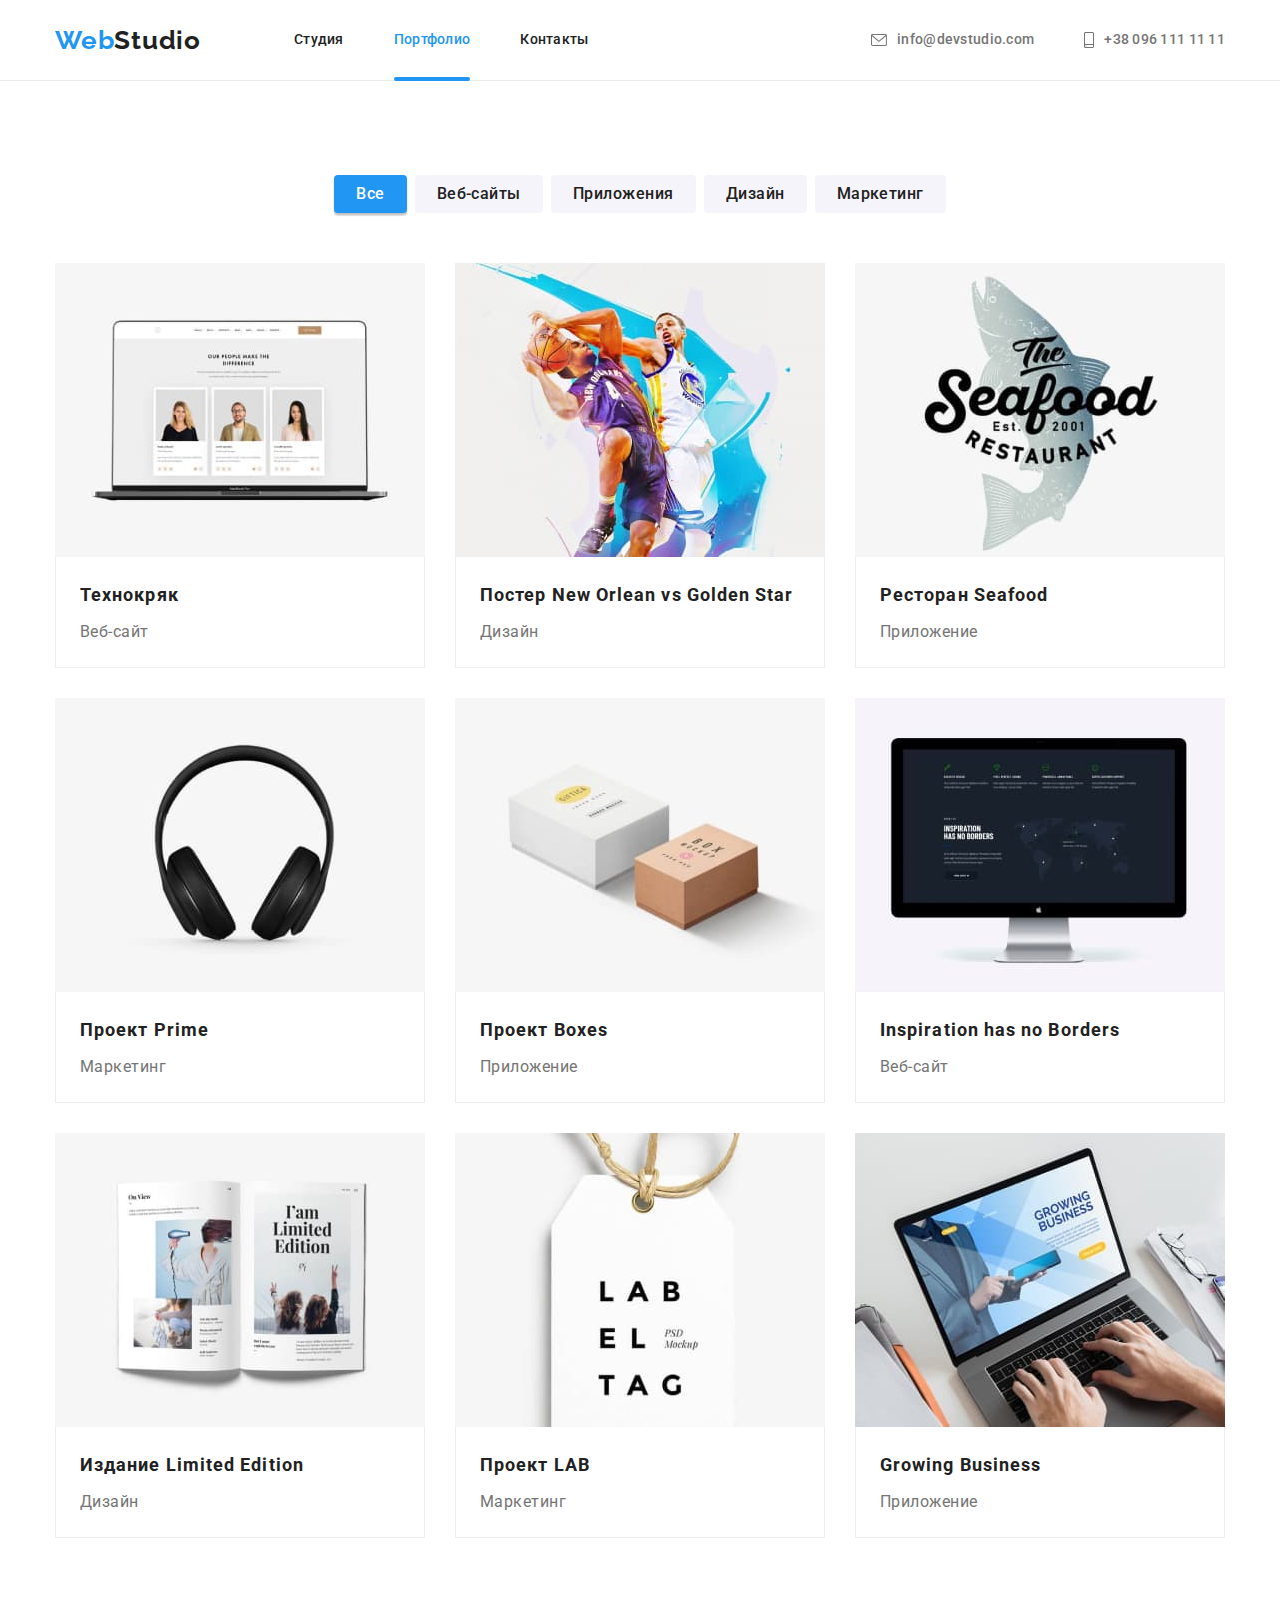
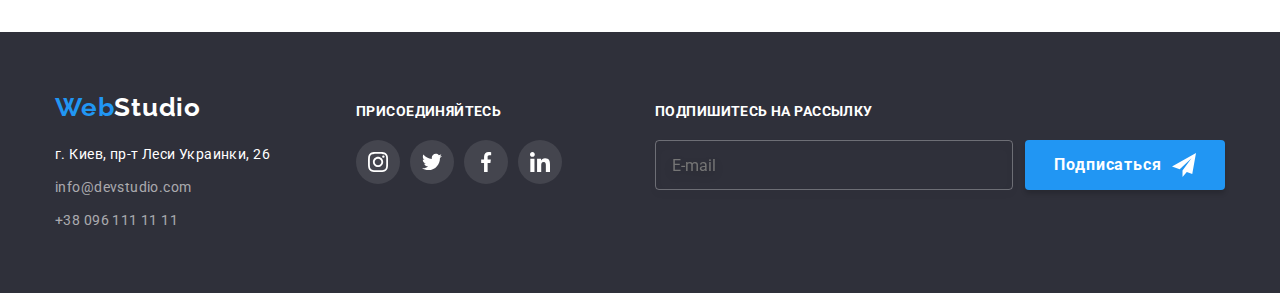
==== commit f0f20b18: "Connects normalize via SASS" ====
--- a/portfolio.html
+++ b/portfolio.html
@@ -5,13 +5,6 @@
     <meta http-equiv="X-UA-Compatible" content="IE=edge" />
     <meta name="viewport" content="width=device-width, initial-scale=1.0" />
 
-    <link
-      rel="stylesheet"
-      href="https://cdnjs.cloudflare.com/ajax/libs/modern-normalize/1.1.0/modern-normalize.min.css"
-      integrity="sha512-wpPYUAdjBVSE4KJnH1VR1HeZfpl1ub8YT/NKx4PuQ5NmX2tKuGu6U/JRp5y+Y8XG2tV+wKQpNHVUX03MfMFn9Q=="
-      crossorigin="anonymous"
-      referrerpolicy="no-referrer"
-    />
     <link rel="stylesheet" href="./css/main.min.css" />
 
     <link rel="preconnect" href="https://fonts.googleapis.com" />
--- a/css/main.min.css
+++ b/css/main.min.css
@@ -1 +1 @@
-:root{--main-text: #757575;--white-text: #ffffff;--secondary-text: #212121;--accent: #2196f3;--grey-accent: #f5f4fa;--section-typ-padding: 94px;--duration: cubic-bezier(0.4, 0, 0.2, 1);--speed: 250ms}.visually-hidden,.values__title--visually-hidden{position:absolute;width:1px;height:1px;margin:-1px;border:0;padding:0;white-space:nowrap;-webkit-clip-path:inset(100%);clip-path:inset(100%);clip:rect(0 0 0 0);overflow:hidden}.services__title,.team__title,.clients__title{margin-bottom:50px;color:var(--secondary-text);font-size:36px;line-height:1.17;text-align:center;letter-spacing:.03em}.join-social__title,.subscription__title{display:block;margin-bottom:20px;color:var(--white-text);font-size:14px;line-height:1.14;letter-spacing:.03em;text-transform:uppercase}.member-social__link,.join-social__link{display:-webkit-box;display:-ms-flexbox;display:flex;-webkit-box-align:center;-ms-flex-align:center;align-items:center;-webkit-box-pack:center;-ms-flex-pack:center;justify-content:center;width:44px;height:44px;border-radius:50%}html{-webkit-box-sizing:border-box;box-sizing:border-box}img{display:block;max-width:100%;height:auto}*,*::before,*::after{-webkit-box-sizing:inherit;box-sizing:inherit}p,h1,h2,h3,h4,h5,h6{margin:0}ul{margin:0;padding-left:0;list-style:none}.page{background-color:#fff;color:var(--main-text);font-family:Roboto,Helvetica Neue,sans-serif}a{text-decoration:none}.container{width:1200px;padding-left:15px;padding-right:15px;margin:0 auto}.section{padding-top:var(--section-typ-padding);padding-bottom:var(--section-typ-padding)}.hero__btn{padding:10px 32px 10px 32px;min-width:200px;background-color:var(--accent);color:var(--white-text);cursor:pointer;font-family:inherit;font-weight:700;font-size:16px;line-height:1.88;letter-spacing:.06em;-webkit-box-shadow:0px 4px 4px rgba(0,0,0,.15);box-shadow:0px 4px 4px rgba(0,0,0,.15);border-radius:4px;border:none;-webkit-transition:background-color var(--speed) var(--duration),-webkit-box-shadow var(--speed) var(--duration);transition:background-color var(--speed) var(--duration),-webkit-box-shadow var(--speed) var(--duration);transition:background-color var(--speed) var(--duration),box-shadow var(--speed) var(--duration);transition:background-color var(--speed) var(--duration),box-shadow var(--speed) var(--duration),-webkit-box-shadow var(--speed) var(--duration)}.hero__btn:hover,.hero__btn:focus{background-color:#188ce8}.filter{margin-bottom:50px;display:-webkit-box;display:-ms-flexbox;display:flex;-webkit-box-pack:center;-ms-flex-pack:center;justify-content:center}.filter__btn{padding:6px 22px 6px 22px;color:var(--secondary-text);background-color:var(--grey-accent);font-family:inherit;cursor:pointer;font-weight:500;font-size:16px;line-height:1.63;text-align:center;letter-spacing:.03em;border-radius:4px;border:none;-webkit-transition:background-color var(--speed) var(--duration),color var(--speed) var(--duration),-webkit-box-shadow var(--speed) var(--duration);transition:background-color var(--speed) var(--duration),color var(--speed) var(--duration),-webkit-box-shadow var(--speed) var(--duration);transition:background-color var(--speed) var(--duration),color var(--speed) var(--duration),box-shadow var(--speed) var(--duration);transition:background-color var(--speed) var(--duration),color var(--speed) var(--duration),box-shadow var(--speed) var(--duration),-webkit-box-shadow var(--speed) var(--duration)}.filter__btn:hover,.filter__btn:focus,.filter__btn--active{color:var(--white-text);background-color:var(--accent);-webkit-box-shadow:0px 3px 1px rgba(0,0,0,.1),0px 1px 2px rgba(0,0,0,.08),0px 2px 2px rgba(0,0,0,.12);box-shadow:0px 3px 1px rgba(0,0,0,.1),0px 1px 2px rgba(0,0,0,.08),0px 2px 2px rgba(0,0,0,.12)}.filter__item:not(:last-child){margin-right:8px}.subscription__btn{display:-webkit-box;display:-ms-flexbox;display:flex;-webkit-box-align:center;-ms-flex-align:center;align-items:center;-webkit-box-pack:center;-ms-flex-pack:center;justify-content:center;width:200px;height:50px;background:var(--accent);-webkit-box-shadow:0px 4px 4px rgba(0,0,0,.15);box-shadow:0px 4px 4px rgba(0,0,0,.15);border-radius:4px;border:none;font-weight:700;font-size:16px;line-height:1.88px;text-align:center;letter-spacing:.06em;color:var(--white-text);cursor:pointer;-webkit-transition:background-color var(--speed) var(--duration),-webkit-box-shadow var(--speed) var(--duration);transition:background-color var(--speed) var(--duration),-webkit-box-shadow var(--speed) var(--duration);transition:background-color var(--speed) var(--duration),box-shadow var(--speed) var(--duration);transition:background-color var(--speed) var(--duration),box-shadow var(--speed) var(--duration),-webkit-box-shadow var(--speed) var(--duration)}.subscription__btn:hover,.subscription__btn:focus{background-color:#188ce8}.subscription__icon{fill:var(--white-text);margin-left:10px}.close-btn{position:absolute;display:-webkit-box;display:-ms-flexbox;display:flex;-webkit-box-align:center;-ms-flex-align:center;align-items:center;-webkit-box-pack:center;-ms-flex-pack:center;justify-content:center;top:8px;right:8px;width:30px;height:30px;border:1px solid rgba(0,0,0,.1);border-radius:50%;fill:#000;background-color:var(--white-text);cursor:pointer;-webkit-transition:fill var(--speed) var(--duration),-webkit-box-shadow var(--speed) var(--duration);transition:fill var(--speed) var(--duration),-webkit-box-shadow var(--speed) var(--duration);transition:fill var(--speed) var(--duration),box-shadow var(--speed) var(--duration);transition:fill var(--speed) var(--duration),box-shadow var(--speed) var(--duration),-webkit-box-shadow var(--speed) var(--duration)}.close-btn:hover,.close-btn:focus{-webkit-box-shadow:0px 2px 2px rgba(0,0,0,.15);box-shadow:0px 2px 2px rgba(0,0,0,.15);fill:var(--accent)}.modal__btn{width:200px;height:50px;left:700px;top:712px;display:block;-ms-flex-item-align:center;align-self:center;background-color:var(--accent);-webkit-box-shadow:0px 4px 4px rgba(0,0,0,.15);box-shadow:0px 4px 4px rgba(0,0,0,.15);border-radius:4px;border:none;cursor:pointer;font-weight:700;font-size:16px;line-height:1.88;letter-spacing:.06em;color:var(--white-text);-webkit-transition:background-color var(--speed) var(--duration);transition:background-color var(--speed) var(--duration)}.modal__btn:hover,.modal__btn:focus{background-color:#188ce8}.contact__list{display:-webkit-box;display:-ms-flexbox;display:flex;-webkit-box-align:center;-ms-flex-align:center;align-items:center;margin-left:auto}.contact__link{display:-webkit-box;display:-ms-flexbox;display:flex;-webkit-box-align:center;-ms-flex-align:center;align-items:center;padding-top:32px;padding-bottom:32px;color:var(--main-text);font-weight:500;font-size:14px;line-height:1.14;letter-spacing:.02em;-webkit-transition:color var(--speed) var(--duration);transition:color var(--speed) var(--duration)}.contact__link:hover,.contact__link:focus{color:var(--accent)}.contact__icon{fill:currentColor;margin-right:10px}.contact__list .contact__item+.contact__item{margin-left:50px}.footer__contacts{margin-right:auto}.contact__list--footer{margin-top:9px;-webkit-box-align:start;-ms-flex-align:start;align-items:flex-start;-webkit-box-orient:vertical;-webkit-box-direction:normal;-ms-flex-direction:column;flex-direction:column}.contact__list--footer .contact__item--footer+.contact__item--footer{margin-left:0;margin-top:9px}.contact__link--footer{padding:0;color:rgba(255,255,255,.6);font-style:normal;font-weight:400;font-size:14px;line-height:1.71;letter-spacing:.03em;-webkit-transition:color var(--speed) var(--duration);transition:color var(--speed) var(--duration)}.contact__link--footer:hover,.contact__link--footer:focus{color:var(--accent)}.footer__container{display:-webkit-box;display:-ms-flexbox;display:flex;-webkit-box-align:baseline;-ms-flex-align:baseline;align-items:baseline}.footer{padding-top:60px;padding-bottom:60px;background-color:#2f303a}.address{margin-top:20px}.addresss__text{color:var(--white-text);font-style:normal;font-size:14px;line-height:1.71;letter-spacing:.03em}.header{border-bottom:1px solid #ececec}.header__container{display:-webkit-box;display:-ms-flexbox;display:flex;-webkit-box-align:center;-ms-flex-align:center;align-items:center}.logo{display:inline-block;color:var(--accent);font-family:Raleway,sans-serif;font-weight:700;font-size:26px;line-height:1.19;letter-spacing:.03em}.logo__text--black{display:inline-block;color:var(--secondary-text);font-family:Raleway,sans-serif;font-weight:700;font-size:26px;line-height:1.19;letter-spacing:.03em}.logo__text--white{display:inline-block;color:var(--white-text);font-family:Raleway,sans-serif;font-weight:700;font-size:26px;line-height:1.19;letter-spacing:.03em}.backdrop{position:fixed;top:0;left:0;width:100%;height:100%;z-index:1;background-color:rgba(0,0,0,.2);opacity:1;-webkit-transition:opacity var(--speed) var(--duration);transition:opacity var(--speed) var(--duration)}.backdrop.is-hidden{opacity:0;pointer-events:none}.backdrop.is-hidden .modal{-webkit-transform:translate(-50%, -50%) scale(0.9);transform:translate(-50%, -50%) scale(0.9)}.modal{position:absolute;top:50%;left:50%;width:528px;min-height:581px;padding:40px;background-color:var(--white-text);-webkit-box-shadow:0px 1px 3px rgba(0,0,0,.12),0px 1px 1px rgba(0,0,0,.14),0px 2px 1px rgba(0,0,0,.2);box-shadow:0px 1px 3px rgba(0,0,0,.12),0px 1px 1px rgba(0,0,0,.14),0px 2px 1px rgba(0,0,0,.2);border-radius:4px;-webkit-transform:translate(-50%, -50%) scale(1);transform:translate(-50%, -50%) scale(1);-webkit-transition:-webkit-transform var(--speed) var(--duration);transition:-webkit-transform var(--speed) var(--duration);transition:transform var(--speed) var(--duration);transition:transform var(--speed) var(--duration), -webkit-transform var(--speed) var(--duration)}.modal__form{display:-webkit-box;display:-ms-flexbox;display:flex;-webkit-box-orient:vertical;-webkit-box-direction:normal;-ms-flex-direction:column;flex-direction:column}.modal__title{margin-bottom:12px;font-size:20px;line-height:1.15;text-align:center;letter-spacing:.03em;color:var(--secondary-text)}.modal__field:not(:last-child){display:-webkit-box;display:-ms-flexbox;display:flex;-webkit-box-orient:vertical;-webkit-box-direction:normal;-ms-flex-direction:column;flex-direction:column;margin-bottom:10px}.modal__label{font-size:12px;line-height:1.17;letter-spacing:.01em;color:var(--main-text)}.modal__input{padding-left:35px;padding-right:15px;height:40px;width:100%;border:1px solid rgba(33,33,33,.2);border-radius:4px;color:var(--secondary-text);outline:none;-webkit-transition:border-color var(--speed) var(--duration);transition:border-color var(--speed) var(--duration)}.modal__input:focus{border:1px solid var(--accent)}.modal__input:focus+.modal__icon{fill:var(--accent)}.modal__input.textarea{height:120px;padding:12px;resize:none}.modal__block{position:relative;margin-top:4px}.modal__icon{position:absolute;left:12px;top:50%;-webkit-transform:translateY(-50%);transform:translateY(-50%);-webkit-transition:fill var(--speed) var(--duration);transition:fill var(--speed) var(--duration)}.modal__field .textarea::-webkit-input-placeholder{font-size:14px;line-height:1.14;letter-spacing:.01em;color:rgba(117,117,117,.5)}.modal__field .textarea::-moz-placeholder{font-size:14px;line-height:1.14;letter-spacing:.01em;color:rgba(117,117,117,.5)}.modal__field .textarea:-ms-input-placeholder{font-size:14px;line-height:1.14;letter-spacing:.01em;color:rgba(117,117,117,.5)}.modal__field .textarea::-ms-input-placeholder{font-size:14px;line-height:1.14;letter-spacing:.01em;color:rgba(117,117,117,.5)}.modal__field .textarea::placeholder{font-size:14px;line-height:1.14;letter-spacing:.01em;color:rgba(117,117,117,.5)}.modal__agree{display:-webkit-box;display:-ms-flexbox;display:flex;-webkit-box-align:center;-ms-flex-align:center;align-items:center;margin-top:20px;margin-bottom:30px;margin-left:12px;font-size:14px;line-height:1.71;letter-spacing:.03em}.modal__agree-label{position:relative;display:-webkit-box;display:-ms-flexbox;display:flex;-webkit-box-align:center;-ms-flex-align:center;align-items:center}.modal__agree-link .link{color:var(--accent);text-decoration:underline;-webkit-transition:-webkit-text-decoration var(--speed) var(--duration);transition:-webkit-text-decoration var(--speed) var(--duration);transition:text-decoration var(--speed) var(--duration);transition:text-decoration var(--speed) var(--duration), -webkit-text-decoration var(--speed) var(--duration)}.modal__agree-link .link:hover{-webkit-text-decoration-color:rgba(0,0,0,0);text-decoration-color:rgba(0,0,0,0)}.modal__icon-frame{margin-right:7px;opacity:1;-webkit-transition:fill var(--speed) var(--duration),opacity var(--speed) var(--duration),-webkit-box-shadow var(--speed) var(--duration);transition:fill var(--speed) var(--duration),opacity var(--speed) var(--duration),-webkit-box-shadow var(--speed) var(--duration);transition:fill var(--speed) var(--duration),box-shadow var(--speed) var(--duration),opacity var(--speed) var(--duration);transition:fill var(--speed) var(--duration),box-shadow var(--speed) var(--duration),opacity var(--speed) var(--duration),-webkit-box-shadow var(--speed) var(--duration)}.modal__checkbox:hover+.modal__icon-frame{-webkit-box-shadow:0px 3px 3px rgba(0,0,0,.15);box-shadow:0px 3px 3px rgba(0,0,0,.15)}.modal__checkbox:focus+.modal__icon-frame{-webkit-box-shadow:0px 2px 2px rgba(0,0,0,.15);box-shadow:0px 2px 2px rgba(0,0,0,.15);fill:var(--accent)}.modal__checkbox:checked+.modal__icon-frame{opacity:0}.modal__icon-checked{position:absolute;margin-right:7px;opacity:0;-webkit-transition:opacity var(--speed) var(--duration);transition:opacity var(--speed) var(--duration)}.modal__checkbox:checked~.modal__icon-checked{opacity:1}.navigation{margin-left:93px}.navigation__list{display:-webkit-box;display:-ms-flexbox;display:flex}.navigation__item:not(:last-child){position:relative;margin-right:50px}.navigation__link{display:block;padding-top:32px;padding-bottom:32px;color:var(--secondary-text);font-weight:500;font-size:14px;line-height:1.14;letter-spacing:.02em;-webkit-transition:color var(--speed) var(--duration);transition:color var(--speed) var(--duration)}.navigation__link:hover,.navigation__link:focus{color:var(--accent)}.navigation__link--current{color:var(--accent)}.navigation__link--current::after{content:"";position:absolute;left:0;bottom:-1px;width:100%;border-radius:2px;height:4px;background:var(--accent)}.join-social__list{display:-webkit-box;display:-ms-flexbox;display:flex;-webkit-box-pack:center;-ms-flex-pack:center;justify-content:center}.join-social__item{margin-right:10px}.join-social__item:last-child{margin-right:0}.join-social__link{color:var(--white-text);background-color:rgba(255,255,255,.1);-webkit-transition:background-color var(--speed) var(--duration);transition:background-color var(--speed) var(--duration)}.join-social__link:hover,.join-social__link:focus{background-color:var(--accent);color:var(--white-text)}.join-social__icon{fill:currentColor}.member-social{display:-webkit-box;display:-ms-flexbox;display:flex;-webkit-box-pack:center;-ms-flex-pack:center;justify-content:center}.member-social__item{margin-right:10px}.member-social__item:last-child{margin-right:0}.member-social__link{color:#afb1b8;-webkit-transition:background-color var(--speed) var(--duration),color var(--speed) var(--duration);transition:background-color var(--speed) var(--duration),color var(--speed) var(--duration)}.member-social__link:hover,.member-social__link:focus{background-color:var(--accent);color:var(--white-text)}.member-social__icon{fill:currentColor}.subscription{margin-left:93px}.subscription__input{display:-webkit-box;display:-ms-flexbox;display:flex}.subscription__field{padding-left:16px;margin-right:12px;width:358px;height:50px;left:815px;top:2787px;border:1px solid rgba(255,255,255,.3);-webkit-filter:drop-shadow(0px 4px 4px rgba(0, 0, 0, 0.15));filter:drop-shadow(0px 4px 4px rgba(0, 0, 0, 0.15));color:var(--white-text);border-radius:4px;background-color:rgba(0,0,0,0);outline:none;-webkit-transition:border-color var(--speed) var(--duration);transition:border-color var(--speed) var(--duration)}.subscription__field:focus{border-color:var(--accent)}.hero{padding-top:200px;padding-bottom:200px;margin-left:auto;margin-right:auto;max-width:1600px;text-align:center;background-image:-webkit-gradient(linear, left top, right top, from(rgba(47, 48, 58, 0.4)), to(rgba(47, 48, 58, 0.4))),url(../images/background/hero-bcg.jpg);background-image:linear-gradient(to right, rgba(47, 48, 58, 0.4), rgba(47, 48, 58, 0.4)),url(../images/background/hero-bcg.jpg);background-repeat:no-repeat;background-size:cover;background-position:center}.hero .container{width:696px}.hero__title{margin-bottom:30px;color:var(--white-text);font-weight:900;font-size:44px;line-height:1.36;letter-spacing:.06em;text-transform:uppercase}.values__list{display:-webkit-box;display:-ms-flexbox;display:flex}.values__item{width:calc((100% - 90px)/4)}.values__item:not(:last-child){margin-right:30px}.values__block{display:-webkit-box;display:-ms-flexbox;display:flex;-webkit-box-pack:center;-ms-flex-pack:center;justify-content:center;padding-bottom:25px;margin-bottom:30px;background:var(--grey-accent);border-radius:4px;padding-top:25px}.values__headline{margin-bottom:10px;color:var(--secondary-text);font-size:14px;line-height:1.14;letter-spacing:.03em;text-transform:uppercase}.values__description{color:var(--main-text);font-size:14px;line-height:1.71;letter-spacing:.03em}.services{padding-top:0}.services__list{display:-webkit-box;display:-ms-flexbox;display:flex}.services__item{width:calc((100% - 60px)/3)}.services__item:not(:last-child){margin-right:30px}.services__thumb{position:relative}.services__name{position:absolute;bottom:0;padding-top:27px;padding-bottom:27px;width:100%;font-size:14px;line-height:1.14;text-align:center;letter-spacing:.03em;text-transform:uppercase;color:var(--white-text);background-color:rgba(47,48,58,.8)}.team{background-color:var(--grey-accent)}.members{display:-webkit-box;display:-ms-flexbox;display:flex}.members__item{width:calc((100% - 90px)/4);background-color:var(--white-text);-webkit-box-shadow:0px 1px 3px rgba(0,0,0,.12),0px 1px 1px rgba(0,0,0,.14),0px 2px 1px rgba(0,0,0,.2);box-shadow:0px 1px 3px rgba(0,0,0,.12),0px 1px 1px rgba(0,0,0,.14),0px 2px 1px rgba(0,0,0,.2);border-radius:0px 0px 4px 4px}.members__item:not(:last-child){margin-right:30px}.members__item .members__info{padding-top:30px;padding-bottom:30px}.members__name{margin-bottom:10px;color:var(--secondary-text);font-weight:500;font-size:16px;line-height:1.19;text-align:center;letter-spacing:.03em}.members__position{margin-bottom:16px;color:var(--main-text);font-size:16px;line-height:1.19;text-align:center;letter-spacing:.03em}.clients__list{display:-webkit-box;display:-ms-flexbox;display:flex}.clients__item{height:92px;margin-right:30px;width:calc((100% - 150px)/6)}.clients__item:last-child{margin-right:0}.client__link{display:-webkit-box;display:-ms-flexbox;display:flex;-webkit-box-align:center;-ms-flex-align:center;align-items:center;-webkit-box-pack:center;-ms-flex-pack:center;justify-content:center;border:1px solid #afb1b8;border-radius:4px;width:100%;height:100%;-webkit-transition:border var(--speed) var(--duration);transition:border var(--speed) var(--duration)}.client__link:hover,.client__link:focus{border:1px solid var(--accent)}.clients__logo{fill:#afb1b8;-webkit-transition:fill var(--speed) var(--duration);transition:fill var(--speed) var(--duration)}.client__link:hover .clients__logo,.client__link:focus .clients__logo{fill:var(--accent)}.projects{display:-webkit-box;display:-ms-flexbox;display:flex;-ms-flex-wrap:wrap;flex-wrap:wrap}.projects__item{margin-right:30px;margin-bottom:30px;width:calc((100% - 60px)/3)}.projects__item:nth-child(3n){margin-right:0}.projects__item:nth-last-child(-n+3){margin-bottom:0}.projects__thumb{position:relative;overflow:hidden}.projects__overlay{position:absolute;top:0;display:-webkit-box;display:-ms-flexbox;display:flex;-webkit-box-align:center;-ms-flex-align:center;align-items:center;padding-left:24px;padding-right:24px;height:100%;font-size:18px;line-height:1.56;letter-spacing:.03em;color:var(--white-text);background-color:rgba(33,150,243,.9);-webkit-transform:translateY(100%);transform:translateY(100%);-webkit-transition:-webkit-transform var(--speed) var(--duration);transition:-webkit-transform var(--speed) var(--duration);transition:transform var(--speed) var(--duration);transition:transform var(--speed) var(--duration), -webkit-transform var(--speed) var(--duration)}.projects__item .projects__link:hover .projects__overlay,.projects__item .projects__link:focus .projects__overlay{-webkit-transform:translateY(0);transform:translateY(0)}.projects__item .projects__info{padding:20px 24px;border-right:1px solid #eee;border-left:1px solid #eee;border-bottom:1px solid #eee}.projects__name{padding-bottom:4px;color:var(--secondary-text);font-size:18px;line-height:2;letter-spacing:.06em}.projects__service{color:var(--main-text);font-size:16px;line-height:1.88;letter-spacing:.03em}.projects__link{display:block;-webkit-transition:-webkit-box-shadow var(--speed) var(--duration);transition:-webkit-box-shadow var(--speed) var(--duration);transition:box-shadow var(--speed) var(--duration);transition:box-shadow var(--speed) var(--duration), -webkit-box-shadow var(--speed) var(--duration)}.projects__link:hover,.projects__link:focus{-webkit-box-shadow:0px 1px 1px rgba(0,0,0,.12),0px 4px 4px rgba(0,0,0,.06),1px 4px 6px rgba(0,0,0,.16);box-shadow:0px 1px 1px rgba(0,0,0,.12),0px 4px 4px rgba(0,0,0,.06),1px 4px 6px rgba(0,0,0,.16)}/*# sourceMappingURL=main.min.css.map */+/*! modern-normalize v1.1.0 | MIT License | https://github.com/sindresorhus/modern-normalize */*,::before,::after{-webkit-box-sizing:border-box;box-sizing:border-box}html{line-height:1.15;-webkit-text-size-adjust:100%;-moz-tab-size:4;-o-tab-size:4;tab-size:4}body{margin:0;font-family:system-ui,-apple-system,"Segoe UI",Roboto,Helvetica,Arial,sans-serif,"Apple Color Emoji","Segoe UI Emoji"}hr{height:0;color:inherit}abbr[title]{-webkit-text-decoration:underline dotted;text-decoration:underline dotted}b,strong{font-weight:bolder}code,kbd,samp,pre{font-family:ui-monospace,SFMono-Regular,Consolas,"Liberation Mono",Menlo,monospace;font-size:1em}small{font-size:80%}sub,sup{font-size:75%;line-height:0;position:relative;vertical-align:baseline}sub{bottom:-0.25em}sup{top:-0.5em}table{text-indent:0;border-color:inherit}button,input,optgroup,select,textarea{font-family:inherit;font-size:100%;line-height:1.15;margin:0}button,select{text-transform:none}button,[type=button],[type=reset],[type=submit]{-webkit-appearance:button}::-moz-focus-inner{border-style:none;padding:0}:-moz-focusring{outline:1px dotted ButtonText}:-moz-ui-invalid{box-shadow:none}legend{padding:0}progress{vertical-align:baseline}::-webkit-inner-spin-button,::-webkit-outer-spin-button{height:auto}[type=search]{-webkit-appearance:textfield;outline-offset:-2px}::-webkit-search-decoration{-webkit-appearance:none}::-webkit-file-upload-button{-webkit-appearance:button;font:inherit}summary{display:list-item}:root{--main-text: #757575;--white-text: #ffffff;--secondary-text: #212121;--accent: #2196f3;--grey-accent: #f5f4fa;--section-typ-padding: 94px;--duration: cubic-bezier(0.4, 0, 0.2, 1);--speed: 250ms}.visually-hidden,.values__title--visually-hidden{position:absolute;width:1px;height:1px;margin:-1px;border:0;padding:0;white-space:nowrap;-webkit-clip-path:inset(100%);clip-path:inset(100%);clip:rect(0 0 0 0);overflow:hidden}.services__title,.team__title,.clients__title{margin-bottom:50px;color:var(--secondary-text);font-size:36px;line-height:1.17;text-align:center;letter-spacing:.03em}.join-social__title,.subscription__title{display:block;margin-bottom:20px;color:var(--white-text);font-size:14px;line-height:1.14;letter-spacing:.03em;text-transform:uppercase}.member-social__link,.join-social__link{display:-webkit-box;display:-ms-flexbox;display:flex;-webkit-box-align:center;-ms-flex-align:center;align-items:center;-webkit-box-pack:center;-ms-flex-pack:center;justify-content:center;width:44px;height:44px;border-radius:50%}html{-webkit-box-sizing:border-box;box-sizing:border-box}img{display:block;max-width:100%;height:auto}*,*::before,*::after{-webkit-box-sizing:inherit;box-sizing:inherit}p,h1,h2,h3,h4,h5,h6{margin:0}ul{margin:0;padding-left:0;list-style:none}.page{background-color:#fff;color:var(--main-text);font-family:Roboto,Helvetica Neue,sans-serif}a{text-decoration:none}.container{width:1200px;padding-left:15px;padding-right:15px;margin:0 auto}.section{padding-top:var(--section-typ-padding);padding-bottom:var(--section-typ-padding)}.hero__btn{padding:10px 32px 10px 32px;min-width:200px;background-color:var(--accent);color:var(--white-text);cursor:pointer;font-family:inherit;font-weight:700;font-size:16px;line-height:1.88;letter-spacing:.06em;-webkit-box-shadow:0px 4px 4px rgba(0,0,0,.15);box-shadow:0px 4px 4px rgba(0,0,0,.15);border-radius:4px;border:none;-webkit-transition:background-color var(--speed) var(--duration),-webkit-box-shadow var(--speed) var(--duration);transition:background-color var(--speed) var(--duration),-webkit-box-shadow var(--speed) var(--duration);transition:background-color var(--speed) var(--duration),box-shadow var(--speed) var(--duration);transition:background-color var(--speed) var(--duration),box-shadow var(--speed) var(--duration),-webkit-box-shadow var(--speed) var(--duration)}.hero__btn:hover,.hero__btn:focus{background-color:#188ce8}.filter{margin-bottom:50px;display:-webkit-box;display:-ms-flexbox;display:flex;-webkit-box-pack:center;-ms-flex-pack:center;justify-content:center}.filter__btn{padding:6px 22px 6px 22px;color:var(--secondary-text);background-color:var(--grey-accent);font-family:inherit;cursor:pointer;font-weight:500;font-size:16px;line-height:1.63;text-align:center;letter-spacing:.03em;border-radius:4px;border:none;-webkit-transition:background-color var(--speed) var(--duration),color var(--speed) var(--duration),-webkit-box-shadow var(--speed) var(--duration);transition:background-color var(--speed) var(--duration),color var(--speed) var(--duration),-webkit-box-shadow var(--speed) var(--duration);transition:background-color var(--speed) var(--duration),color var(--speed) var(--duration),box-shadow var(--speed) var(--duration);transition:background-color var(--speed) var(--duration),color var(--speed) var(--duration),box-shadow var(--speed) var(--duration),-webkit-box-shadow var(--speed) var(--duration)}.filter__btn:hover,.filter__btn:focus,.filter__btn--active{color:var(--white-text);background-color:var(--accent);-webkit-box-shadow:0px 3px 1px rgba(0,0,0,.1),0px 1px 2px rgba(0,0,0,.08),0px 2px 2px rgba(0,0,0,.12);box-shadow:0px 3px 1px rgba(0,0,0,.1),0px 1px 2px rgba(0,0,0,.08),0px 2px 2px rgba(0,0,0,.12)}.filter__item:not(:last-child){margin-right:8px}.subscription__btn{display:-webkit-box;display:-ms-flexbox;display:flex;-webkit-box-align:center;-ms-flex-align:center;align-items:center;-webkit-box-pack:center;-ms-flex-pack:center;justify-content:center;width:200px;height:50px;background:var(--accent);-webkit-box-shadow:0px 4px 4px rgba(0,0,0,.15);box-shadow:0px 4px 4px rgba(0,0,0,.15);border-radius:4px;border:none;font-weight:700;font-size:16px;line-height:1.88px;text-align:center;letter-spacing:.06em;color:var(--white-text);cursor:pointer;-webkit-transition:background-color var(--speed) var(--duration),-webkit-box-shadow var(--speed) var(--duration);transition:background-color var(--speed) var(--duration),-webkit-box-shadow var(--speed) var(--duration);transition:background-color var(--speed) var(--duration),box-shadow var(--speed) var(--duration);transition:background-color var(--speed) var(--duration),box-shadow var(--speed) var(--duration),-webkit-box-shadow var(--speed) var(--duration)}.subscription__btn:hover,.subscription__btn:focus{background-color:#188ce8}.subscription__icon{fill:var(--white-text);margin-left:10px}.close-btn{position:absolute;display:-webkit-box;display:-ms-flexbox;display:flex;-webkit-box-align:center;-ms-flex-align:center;align-items:center;-webkit-box-pack:center;-ms-flex-pack:center;justify-content:center;top:8px;right:8px;width:30px;height:30px;border:1px solid rgba(0,0,0,.1);border-radius:50%;fill:#000;background-color:var(--white-text);cursor:pointer;-webkit-transition:fill var(--speed) var(--duration),-webkit-box-shadow var(--speed) var(--duration);transition:fill var(--speed) var(--duration),-webkit-box-shadow var(--speed) var(--duration);transition:fill var(--speed) var(--duration),box-shadow var(--speed) var(--duration);transition:fill var(--speed) var(--duration),box-shadow var(--speed) var(--duration),-webkit-box-shadow var(--speed) var(--duration)}.close-btn:hover,.close-btn:focus{-webkit-box-shadow:0px 2px 2px rgba(0,0,0,.15);box-shadow:0px 2px 2px rgba(0,0,0,.15);fill:var(--accent)}.modal__btn{width:200px;height:50px;left:700px;top:712px;display:block;-ms-flex-item-align:center;align-self:center;background-color:var(--accent);-webkit-box-shadow:0px 4px 4px rgba(0,0,0,.15);box-shadow:0px 4px 4px rgba(0,0,0,.15);border-radius:4px;border:none;cursor:pointer;font-weight:700;font-size:16px;line-height:1.88;letter-spacing:.06em;color:var(--white-text);-webkit-transition:background-color var(--speed) var(--duration);transition:background-color var(--speed) var(--duration)}.modal__btn:hover,.modal__btn:focus{background-color:#188ce8}.contact__list{display:-webkit-box;display:-ms-flexbox;display:flex;-webkit-box-align:center;-ms-flex-align:center;align-items:center;margin-left:auto}.contact__link{display:-webkit-box;display:-ms-flexbox;display:flex;-webkit-box-align:center;-ms-flex-align:center;align-items:center;padding-top:32px;padding-bottom:32px;color:var(--main-text);font-weight:500;font-size:14px;line-height:1.14;letter-spacing:.02em;-webkit-transition:color var(--speed) var(--duration);transition:color var(--speed) var(--duration)}.contact__link:hover,.contact__link:focus{color:var(--accent)}.contact__icon{fill:currentColor;margin-right:10px}.contact__list .contact__item+.contact__item{margin-left:50px}.footer__contacts{margin-right:auto}.contact__list--footer{margin-top:9px;-webkit-box-align:start;-ms-flex-align:start;align-items:flex-start;-webkit-box-orient:vertical;-webkit-box-direction:normal;-ms-flex-direction:column;flex-direction:column}.contact__list--footer .contact__item--footer+.contact__item--footer{margin-left:0;margin-top:9px}.contact__link--footer{padding:0;color:rgba(255,255,255,.6);font-style:normal;font-weight:400;font-size:14px;line-height:1.71;letter-spacing:.03em;-webkit-transition:color var(--speed) var(--duration);transition:color var(--speed) var(--duration)}.contact__link--footer:hover,.contact__link--footer:focus{color:var(--accent)}.footer__container{display:-webkit-box;display:-ms-flexbox;display:flex;-webkit-box-align:baseline;-ms-flex-align:baseline;align-items:baseline}.footer{padding-top:60px;padding-bottom:60px;background-color:#2f303a}.address{margin-top:20px}.addresss__text{color:var(--white-text);font-style:normal;font-size:14px;line-height:1.71;letter-spacing:.03em}.header{border-bottom:1px solid #ececec}.header__container{display:-webkit-box;display:-ms-flexbox;display:flex;-webkit-box-align:center;-ms-flex-align:center;align-items:center}.logo{display:inline-block;color:var(--accent);font-family:Raleway,sans-serif;font-weight:700;font-size:26px;line-height:1.19;letter-spacing:.03em}.logo__text--black{display:inline-block;color:var(--secondary-text);font-family:Raleway,sans-serif;font-weight:700;font-size:26px;line-height:1.19;letter-spacing:.03em}.logo__text--white{display:inline-block;color:var(--white-text);font-family:Raleway,sans-serif;font-weight:700;font-size:26px;line-height:1.19;letter-spacing:.03em}.backdrop{position:fixed;top:0;left:0;width:100%;height:100%;z-index:1;background-color:rgba(0,0,0,.2);opacity:1;-webkit-transition:opacity var(--speed) var(--duration);transition:opacity var(--speed) var(--duration)}.backdrop.is-hidden{opacity:0;pointer-events:none}.backdrop.is-hidden .modal{-webkit-transform:translate(-50%, -50%) scale(0.9);transform:translate(-50%, -50%) scale(0.9)}.modal{position:absolute;top:50%;left:50%;width:528px;min-height:581px;padding:40px;background-color:var(--white-text);-webkit-box-shadow:0px 1px 3px rgba(0,0,0,.12),0px 1px 1px rgba(0,0,0,.14),0px 2px 1px rgba(0,0,0,.2);box-shadow:0px 1px 3px rgba(0,0,0,.12),0px 1px 1px rgba(0,0,0,.14),0px 2px 1px rgba(0,0,0,.2);border-radius:4px;-webkit-transform:translate(-50%, -50%) scale(1);transform:translate(-50%, -50%) scale(1);-webkit-transition:-webkit-transform var(--speed) var(--duration);transition:-webkit-transform var(--speed) var(--duration);transition:transform var(--speed) var(--duration);transition:transform var(--speed) var(--duration), -webkit-transform var(--speed) var(--duration)}.modal__form{display:-webkit-box;display:-ms-flexbox;display:flex;-webkit-box-orient:vertical;-webkit-box-direction:normal;-ms-flex-direction:column;flex-direction:column}.modal__title{margin-bottom:12px;font-size:20px;line-height:1.15;text-align:center;letter-spacing:.03em;color:var(--secondary-text)}.modal__field:not(:last-child){display:-webkit-box;display:-ms-flexbox;display:flex;-webkit-box-orient:vertical;-webkit-box-direction:normal;-ms-flex-direction:column;flex-direction:column;margin-bottom:10px}.modal__label{font-size:12px;line-height:1.17;letter-spacing:.01em;color:var(--main-text)}.modal__input{padding-left:35px;padding-right:15px;height:40px;width:100%;border:1px solid rgba(33,33,33,.2);border-radius:4px;color:var(--secondary-text);outline:none;-webkit-transition:border-color var(--speed) var(--duration);transition:border-color var(--speed) var(--duration)}.modal__input:focus{border:1px solid var(--accent)}.modal__input:focus+.modal__icon{fill:var(--accent)}.modal__input.textarea{height:120px;padding:12px;resize:none}.modal__block{position:relative;margin-top:4px}.modal__icon{position:absolute;left:12px;top:50%;-webkit-transform:translateY(-50%);transform:translateY(-50%);-webkit-transition:fill var(--speed) var(--duration);transition:fill var(--speed) var(--duration)}.modal__field .textarea::-webkit-input-placeholder{font-size:14px;line-height:1.14;letter-spacing:.01em;color:rgba(117,117,117,.5)}.modal__field .textarea::-moz-placeholder{font-size:14px;line-height:1.14;letter-spacing:.01em;color:rgba(117,117,117,.5)}.modal__field .textarea:-ms-input-placeholder{font-size:14px;line-height:1.14;letter-spacing:.01em;color:rgba(117,117,117,.5)}.modal__field .textarea::-ms-input-placeholder{font-size:14px;line-height:1.14;letter-spacing:.01em;color:rgba(117,117,117,.5)}.modal__field .textarea::placeholder{font-size:14px;line-height:1.14;letter-spacing:.01em;color:rgba(117,117,117,.5)}.modal__agree{display:-webkit-box;display:-ms-flexbox;display:flex;-webkit-box-align:center;-ms-flex-align:center;align-items:center;margin-top:20px;margin-bottom:30px;margin-left:12px;font-size:14px;line-height:1.71;letter-spacing:.03em}.modal__agree-label{position:relative;display:-webkit-box;display:-ms-flexbox;display:flex;-webkit-box-align:center;-ms-flex-align:center;align-items:center}.modal__agree-link .link{color:var(--accent);text-decoration:underline;-webkit-transition:-webkit-text-decoration var(--speed) var(--duration);transition:-webkit-text-decoration var(--speed) var(--duration);transition:text-decoration var(--speed) var(--duration);transition:text-decoration var(--speed) var(--duration), -webkit-text-decoration var(--speed) var(--duration)}.modal__agree-link .link:hover{-webkit-text-decoration-color:rgba(0,0,0,0);text-decoration-color:rgba(0,0,0,0)}.modal__icon-frame{margin-right:7px;opacity:1;-webkit-transition:fill var(--speed) var(--duration),opacity var(--speed) var(--duration),-webkit-box-shadow var(--speed) var(--duration);transition:fill var(--speed) var(--duration),opacity var(--speed) var(--duration),-webkit-box-shadow var(--speed) var(--duration);transition:fill var(--speed) var(--duration),box-shadow var(--speed) var(--duration),opacity var(--speed) var(--duration);transition:fill var(--speed) var(--duration),box-shadow var(--speed) var(--duration),opacity var(--speed) var(--duration),-webkit-box-shadow var(--speed) var(--duration)}.modal__checkbox:hover+.modal__icon-frame{-webkit-box-shadow:0px 3px 3px rgba(0,0,0,.15);box-shadow:0px 3px 3px rgba(0,0,0,.15)}.modal__checkbox:focus+.modal__icon-frame{-webkit-box-shadow:0px 2px 2px rgba(0,0,0,.15);box-shadow:0px 2px 2px rgba(0,0,0,.15);fill:var(--accent)}.modal__checkbox:checked+.modal__icon-frame{opacity:0}.modal__icon-checked{position:absolute;margin-right:7px;opacity:0;-webkit-transition:opacity var(--speed) var(--duration);transition:opacity var(--speed) var(--duration)}.modal__checkbox:checked~.modal__icon-checked{opacity:1}.navigation{margin-left:93px}.navigation__list{display:-webkit-box;display:-ms-flexbox;display:flex}.navigation__item:not(:last-child){position:relative;margin-right:50px}.navigation__link{display:block;padding-top:32px;padding-bottom:32px;color:var(--secondary-text);font-weight:500;font-size:14px;line-height:1.14;letter-spacing:.02em;-webkit-transition:color var(--speed) var(--duration);transition:color var(--speed) var(--duration)}.navigation__link:hover,.navigation__link:focus{color:var(--accent)}.navigation__link--current{color:var(--accent)}.navigation__link--current::after{content:"";position:absolute;left:0;bottom:-1px;width:100%;border-radius:2px;height:4px;background:var(--accent)}.join-social__list{display:-webkit-box;display:-ms-flexbox;display:flex;-webkit-box-pack:center;-ms-flex-pack:center;justify-content:center}.join-social__item{margin-right:10px}.join-social__item:last-child{margin-right:0}.join-social__link{color:var(--white-text);background-color:rgba(255,255,255,.1);-webkit-transition:background-color var(--speed) var(--duration);transition:background-color var(--speed) var(--duration)}.join-social__link:hover,.join-social__link:focus{background-color:var(--accent);color:var(--white-text)}.join-social__icon{fill:currentColor}.member-social{display:-webkit-box;display:-ms-flexbox;display:flex;-webkit-box-pack:center;-ms-flex-pack:center;justify-content:center}.member-social__item{margin-right:10px}.member-social__item:last-child{margin-right:0}.member-social__link{color:#afb1b8;-webkit-transition:background-color var(--speed) var(--duration),color var(--speed) var(--duration);transition:background-color var(--speed) var(--duration),color var(--speed) var(--duration)}.member-social__link:hover,.member-social__link:focus{background-color:var(--accent);color:var(--white-text)}.member-social__icon{fill:currentColor}.subscription{margin-left:93px}.subscription__input{display:-webkit-box;display:-ms-flexbox;display:flex}.subscription__field{padding-left:16px;margin-right:12px;width:358px;height:50px;left:815px;top:2787px;border:1px solid rgba(255,255,255,.3);-webkit-filter:drop-shadow(0px 4px 4px rgba(0, 0, 0, 0.15));filter:drop-shadow(0px 4px 4px rgba(0, 0, 0, 0.15));color:var(--white-text);border-radius:4px;background-color:rgba(0,0,0,0);outline:none;-webkit-transition:border-color var(--speed) var(--duration);transition:border-color var(--speed) var(--duration)}.subscription__field:focus{border-color:var(--accent)}.hero{padding-top:200px;padding-bottom:200px;margin-left:auto;margin-right:auto;max-width:1600px;text-align:center;background-image:-webkit-gradient(linear, left top, right top, from(rgba(47, 48, 58, 0.4)), to(rgba(47, 48, 58, 0.4))),url(../images/background/hero-bcg.jpg);background-image:linear-gradient(to right, rgba(47, 48, 58, 0.4), rgba(47, 48, 58, 0.4)),url(../images/background/hero-bcg.jpg);background-repeat:no-repeat;background-size:cover;background-position:center}.hero .container{width:696px}.hero__title{margin-bottom:30px;color:var(--white-text);font-weight:900;font-size:44px;line-height:1.36;letter-spacing:.06em;text-transform:uppercase}.values__list{display:-webkit-box;display:-ms-flexbox;display:flex}.values__item{width:calc((100% - 90px)/4)}.values__item:not(:last-child){margin-right:30px}.values__block{display:-webkit-box;display:-ms-flexbox;display:flex;-webkit-box-pack:center;-ms-flex-pack:center;justify-content:center;padding-bottom:25px;margin-bottom:30px;background:var(--grey-accent);border-radius:4px;padding-top:25px}.values__headline{margin-bottom:10px;color:var(--secondary-text);font-size:14px;line-height:1.14;letter-spacing:.03em;text-transform:uppercase}.values__description{color:var(--main-text);font-size:14px;line-height:1.71;letter-spacing:.03em}.services{padding-top:0}.services__list{display:-webkit-box;display:-ms-flexbox;display:flex}.services__item{width:calc((100% - 60px)/3)}.services__item:not(:last-child){margin-right:30px}.services__thumb{position:relative}.services__name{position:absolute;bottom:0;padding-top:27px;padding-bottom:27px;width:100%;font-size:14px;line-height:1.14;text-align:center;letter-spacing:.03em;text-transform:uppercase;color:var(--white-text);background-color:rgba(47,48,58,.8)}.team{background-color:var(--grey-accent)}.members{display:-webkit-box;display:-ms-flexbox;display:flex}.members__item{width:calc((100% - 90px)/4);background-color:var(--white-text);-webkit-box-shadow:0px 1px 3px rgba(0,0,0,.12),0px 1px 1px rgba(0,0,0,.14),0px 2px 1px rgba(0,0,0,.2);box-shadow:0px 1px 3px rgba(0,0,0,.12),0px 1px 1px rgba(0,0,0,.14),0px 2px 1px rgba(0,0,0,.2);border-radius:0px 0px 4px 4px}.members__item:not(:last-child){margin-right:30px}.members__item .members__info{padding-top:30px;padding-bottom:30px}.members__name{margin-bottom:10px;color:var(--secondary-text);font-weight:500;font-size:16px;line-height:1.19;text-align:center;letter-spacing:.03em}.members__position{margin-bottom:16px;color:var(--main-text);font-size:16px;line-height:1.19;text-align:center;letter-spacing:.03em}.clients__list{display:-webkit-box;display:-ms-flexbox;display:flex}.clients__item{height:92px;margin-right:30px;width:calc((100% - 150px)/6)}.clients__item:last-child{margin-right:0}.client__link{display:-webkit-box;display:-ms-flexbox;display:flex;-webkit-box-align:center;-ms-flex-align:center;align-items:center;-webkit-box-pack:center;-ms-flex-pack:center;justify-content:center;border:1px solid #afb1b8;border-radius:4px;width:100%;height:100%;-webkit-transition:border var(--speed) var(--duration);transition:border var(--speed) var(--duration)}.client__link:hover,.client__link:focus{border:1px solid var(--accent)}.clients__logo{fill:#afb1b8;-webkit-transition:fill var(--speed) var(--duration);transition:fill var(--speed) var(--duration)}.client__link:hover .clients__logo,.client__link:focus .clients__logo{fill:var(--accent)}.projects{display:-webkit-box;display:-ms-flexbox;display:flex;-ms-flex-wrap:wrap;flex-wrap:wrap}.projects__item{margin-right:30px;margin-bottom:30px;width:calc((100% - 60px)/3)}.projects__item:nth-child(3n){margin-right:0}.projects__item:nth-last-child(-n+3){margin-bottom:0}.projects__thumb{position:relative;overflow:hidden}.projects__overlay{position:absolute;top:0;display:-webkit-box;display:-ms-flexbox;display:flex;-webkit-box-align:center;-ms-flex-align:center;align-items:center;padding-left:24px;padding-right:24px;height:100%;font-size:18px;line-height:1.56;letter-spacing:.03em;color:var(--white-text);background-color:rgba(33,150,243,.9);-webkit-transform:translateY(100%);transform:translateY(100%);-webkit-transition:-webkit-transform var(--speed) var(--duration);transition:-webkit-transform var(--speed) var(--duration);transition:transform var(--speed) var(--duration);transition:transform var(--speed) var(--duration), -webkit-transform var(--speed) var(--duration)}.projects__item .projects__link:hover .projects__overlay,.projects__item .projects__link:focus .projects__overlay{-webkit-transform:translateY(0);transform:translateY(0)}.projects__item .projects__info{padding:20px 24px;border-right:1px solid #eee;border-left:1px solid #eee;border-bottom:1px solid #eee}.projects__name{padding-bottom:4px;color:var(--secondary-text);font-size:18px;line-height:2;letter-spacing:.06em}.projects__service{color:var(--main-text);font-size:16px;line-height:1.88;letter-spacing:.03em}.projects__link{display:block;-webkit-transition:-webkit-box-shadow var(--speed) var(--duration);transition:-webkit-box-shadow var(--speed) var(--duration);transition:box-shadow var(--speed) var(--duration);transition:box-shadow var(--speed) var(--duration), -webkit-box-shadow var(--speed) var(--duration)}.projects__link:hover,.projects__link:focus{-webkit-box-shadow:0px 1px 1px rgba(0,0,0,.12),0px 4px 4px rgba(0,0,0,.06),1px 4px 6px rgba(0,0,0,.16);box-shadow:0px 1px 1px rgba(0,0,0,.12),0px 4px 4px rgba(0,0,0,.06),1px 4px 6px rgba(0,0,0,.16)}/*# sourceMappingURL=main.min.css.map */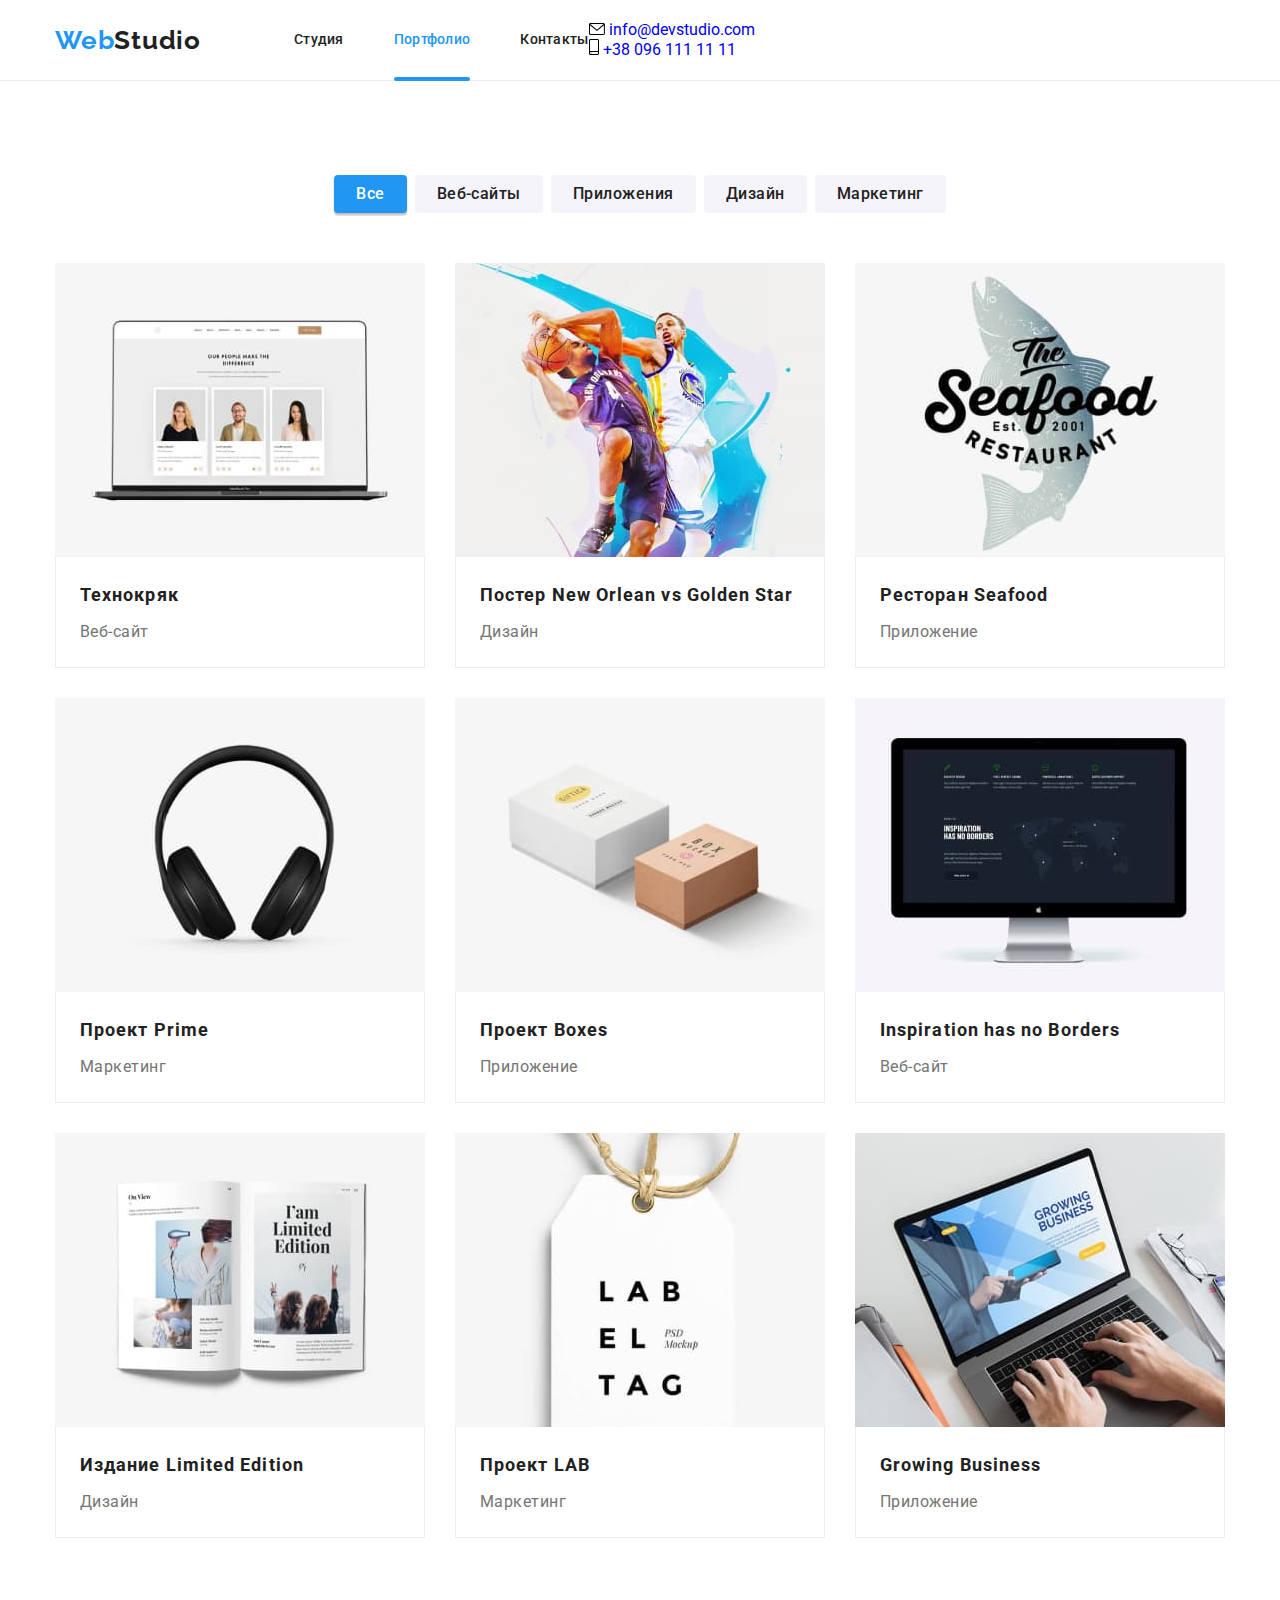
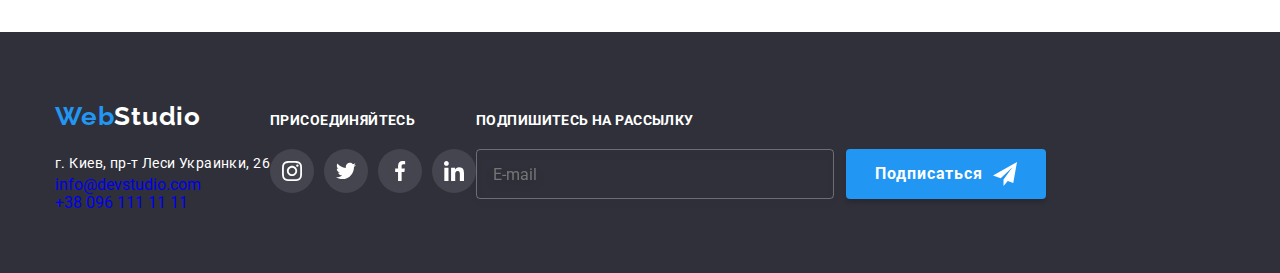
==== commit f539e649: "Revises per self QC" ====
--- a/portfolio.html
+++ b/portfolio.html
@@ -18,7 +18,7 @@
     <header class="header">
       <div class="header__container container">
         <a href="./index.html" lang="en" class="logo">Web<span class="logo__text logo__text--black">Studio</span></a>
-        <nav class="navigation">
+        <nav class="navigation header__navigation">
           <ul class="navigation__list">
             <li class="navigation__item">
               <a href="./index.html" class="navigation__link">Студия</a>
--- a/css/main.min.css
+++ b/css/main.min.css
@@ -1 +1 @@
-/*! modern-normalize v1.1.0 | MIT License | https://github.com/sindresorhus/modern-normalize */*,::before,::after{-webkit-box-sizing:border-box;box-sizing:border-box}html{line-height:1.15;-webkit-text-size-adjust:100%;-moz-tab-size:4;-o-tab-size:4;tab-size:4}body{margin:0;font-family:system-ui,-apple-system,"Segoe UI",Roboto,Helvetica,Arial,sans-serif,"Apple Color Emoji","Segoe UI Emoji"}hr{height:0;color:inherit}abbr[title]{-webkit-text-decoration:underline dotted;text-decoration:underline dotted}b,strong{font-weight:bolder}code,kbd,samp,pre{font-family:ui-monospace,SFMono-Regular,Consolas,"Liberation Mono",Menlo,monospace;font-size:1em}small{font-size:80%}sub,sup{font-size:75%;line-height:0;position:relative;vertical-align:baseline}sub{bottom:-0.25em}sup{top:-0.5em}table{text-indent:0;border-color:inherit}button,input,optgroup,select,textarea{font-family:inherit;font-size:100%;line-height:1.15;margin:0}button,select{text-transform:none}button,[type=button],[type=reset],[type=submit]{-webkit-appearance:button}::-moz-focus-inner{border-style:none;padding:0}:-moz-focusring{outline:1px dotted ButtonText}:-moz-ui-invalid{box-shadow:none}legend{padding:0}progress{vertical-align:baseline}::-webkit-inner-spin-button,::-webkit-outer-spin-button{height:auto}[type=search]{-webkit-appearance:textfield;outline-offset:-2px}::-webkit-search-decoration{-webkit-appearance:none}::-webkit-file-upload-button{-webkit-appearance:button;font:inherit}summary{display:list-item}:root{--main-text: #757575;--white-text: #ffffff;--secondary-text: #212121;--accent: #2196f3;--grey-accent: #f5f4fa;--section-typ-padding: 94px;--duration: cubic-bezier(0.4, 0, 0.2, 1);--speed: 250ms}.visually-hidden,.values__title--visually-hidden{position:absolute;width:1px;height:1px;margin:-1px;border:0;padding:0;white-space:nowrap;-webkit-clip-path:inset(100%);clip-path:inset(100%);clip:rect(0 0 0 0);overflow:hidden}.services__title,.team__title,.clients__title{margin-bottom:50px;color:var(--secondary-text);font-size:36px;line-height:1.17;text-align:center;letter-spacing:.03em}.join-social__title,.subscription__title{display:block;margin-bottom:20px;color:var(--white-text);font-size:14px;line-height:1.14;letter-spacing:.03em;text-transform:uppercase}.member-social__link,.join-social__link{display:-webkit-box;display:-ms-flexbox;display:flex;-webkit-box-align:center;-ms-flex-align:center;align-items:center;-webkit-box-pack:center;-ms-flex-pack:center;justify-content:center;width:44px;height:44px;border-radius:50%}html{-webkit-box-sizing:border-box;box-sizing:border-box}img{display:block;max-width:100%;height:auto}*,*::before,*::after{-webkit-box-sizing:inherit;box-sizing:inherit}p,h1,h2,h3,h4,h5,h6{margin:0}ul{margin:0;padding-left:0;list-style:none}.page{background-color:#fff;color:var(--main-text);font-family:Roboto,Helvetica Neue,sans-serif}a{text-decoration:none}.container{width:1200px;padding-left:15px;padding-right:15px;margin:0 auto}.section{padding-top:var(--section-typ-padding);padding-bottom:var(--section-typ-padding)}.hero__btn{padding:10px 32px 10px 32px;min-width:200px;background-color:var(--accent);color:var(--white-text);cursor:pointer;font-family:inherit;font-weight:700;font-size:16px;line-height:1.88;letter-spacing:.06em;-webkit-box-shadow:0px 4px 4px rgba(0,0,0,.15);box-shadow:0px 4px 4px rgba(0,0,0,.15);border-radius:4px;border:none;-webkit-transition:background-color var(--speed) var(--duration),-webkit-box-shadow var(--speed) var(--duration);transition:background-color var(--speed) var(--duration),-webkit-box-shadow var(--speed) var(--duration);transition:background-color var(--speed) var(--duration),box-shadow var(--speed) var(--duration);transition:background-color var(--speed) var(--duration),box-shadow var(--speed) var(--duration),-webkit-box-shadow var(--speed) var(--duration)}.hero__btn:hover,.hero__btn:focus{background-color:#188ce8}.filter{margin-bottom:50px;display:-webkit-box;display:-ms-flexbox;display:flex;-webkit-box-pack:center;-ms-flex-pack:center;justify-content:center}.filter__btn{padding:6px 22px 6px 22px;color:var(--secondary-text);background-color:var(--grey-accent);font-family:inherit;cursor:pointer;font-weight:500;font-size:16px;line-height:1.63;text-align:center;letter-spacing:.03em;border-radius:4px;border:none;-webkit-transition:background-color var(--speed) var(--duration),color var(--speed) var(--duration),-webkit-box-shadow var(--speed) var(--duration);transition:background-color var(--speed) var(--duration),color var(--speed) var(--duration),-webkit-box-shadow var(--speed) var(--duration);transition:background-color var(--speed) var(--duration),color var(--speed) var(--duration),box-shadow var(--speed) var(--duration);transition:background-color var(--speed) var(--duration),color var(--speed) var(--duration),box-shadow var(--speed) var(--duration),-webkit-box-shadow var(--speed) var(--duration)}.filter__btn:hover,.filter__btn:focus,.filter__btn--active{color:var(--white-text);background-color:var(--accent);-webkit-box-shadow:0px 3px 1px rgba(0,0,0,.1),0px 1px 2px rgba(0,0,0,.08),0px 2px 2px rgba(0,0,0,.12);box-shadow:0px 3px 1px rgba(0,0,0,.1),0px 1px 2px rgba(0,0,0,.08),0px 2px 2px rgba(0,0,0,.12)}.filter__item:not(:last-child){margin-right:8px}.subscription__btn{display:-webkit-box;display:-ms-flexbox;display:flex;-webkit-box-align:center;-ms-flex-align:center;align-items:center;-webkit-box-pack:center;-ms-flex-pack:center;justify-content:center;width:200px;height:50px;background:var(--accent);-webkit-box-shadow:0px 4px 4px rgba(0,0,0,.15);box-shadow:0px 4px 4px rgba(0,0,0,.15);border-radius:4px;border:none;font-weight:700;font-size:16px;line-height:1.88px;text-align:center;letter-spacing:.06em;color:var(--white-text);cursor:pointer;-webkit-transition:background-color var(--speed) var(--duration),-webkit-box-shadow var(--speed) var(--duration);transition:background-color var(--speed) var(--duration),-webkit-box-shadow var(--speed) var(--duration);transition:background-color var(--speed) var(--duration),box-shadow var(--speed) var(--duration);transition:background-color var(--speed) var(--duration),box-shadow var(--speed) var(--duration),-webkit-box-shadow var(--speed) var(--duration)}.subscription__btn:hover,.subscription__btn:focus{background-color:#188ce8}.subscription__icon{fill:var(--white-text);margin-left:10px}.close-btn{position:absolute;display:-webkit-box;display:-ms-flexbox;display:flex;-webkit-box-align:center;-ms-flex-align:center;align-items:center;-webkit-box-pack:center;-ms-flex-pack:center;justify-content:center;top:8px;right:8px;width:30px;height:30px;border:1px solid rgba(0,0,0,.1);border-radius:50%;fill:#000;background-color:var(--white-text);cursor:pointer;-webkit-transition:fill var(--speed) var(--duration),-webkit-box-shadow var(--speed) var(--duration);transition:fill var(--speed) var(--duration),-webkit-box-shadow var(--speed) var(--duration);transition:fill var(--speed) var(--duration),box-shadow var(--speed) var(--duration);transition:fill var(--speed) var(--duration),box-shadow var(--speed) var(--duration),-webkit-box-shadow var(--speed) var(--duration)}.close-btn:hover,.close-btn:focus{-webkit-box-shadow:0px 2px 2px rgba(0,0,0,.15);box-shadow:0px 2px 2px rgba(0,0,0,.15);fill:var(--accent)}.modal__btn{width:200px;height:50px;left:700px;top:712px;display:block;-ms-flex-item-align:center;align-self:center;background-color:var(--accent);-webkit-box-shadow:0px 4px 4px rgba(0,0,0,.15);box-shadow:0px 4px 4px rgba(0,0,0,.15);border-radius:4px;border:none;cursor:pointer;font-weight:700;font-size:16px;line-height:1.88;letter-spacing:.06em;color:var(--white-text);-webkit-transition:background-color var(--speed) var(--duration);transition:background-color var(--speed) var(--duration)}.modal__btn:hover,.modal__btn:focus{background-color:#188ce8}.contact__list{display:-webkit-box;display:-ms-flexbox;display:flex;-webkit-box-align:center;-ms-flex-align:center;align-items:center;margin-left:auto}.contact__link{display:-webkit-box;display:-ms-flexbox;display:flex;-webkit-box-align:center;-ms-flex-align:center;align-items:center;padding-top:32px;padding-bottom:32px;color:var(--main-text);font-weight:500;font-size:14px;line-height:1.14;letter-spacing:.02em;-webkit-transition:color var(--speed) var(--duration);transition:color var(--speed) var(--duration)}.contact__link:hover,.contact__link:focus{color:var(--accent)}.contact__icon{fill:currentColor;margin-right:10px}.contact__list .contact__item+.contact__item{margin-left:50px}.footer__contacts{margin-right:auto}.contact__list--footer{margin-top:9px;-webkit-box-align:start;-ms-flex-align:start;align-items:flex-start;-webkit-box-orient:vertical;-webkit-box-direction:normal;-ms-flex-direction:column;flex-direction:column}.contact__list--footer .contact__item--footer+.contact__item--footer{margin-left:0;margin-top:9px}.contact__link--footer{padding:0;color:rgba(255,255,255,.6);font-style:normal;font-weight:400;font-size:14px;line-height:1.71;letter-spacing:.03em;-webkit-transition:color var(--speed) var(--duration);transition:color var(--speed) var(--duration)}.contact__link--footer:hover,.contact__link--footer:focus{color:var(--accent)}.footer__container{display:-webkit-box;display:-ms-flexbox;display:flex;-webkit-box-align:baseline;-ms-flex-align:baseline;align-items:baseline}.footer{padding-top:60px;padding-bottom:60px;background-color:#2f303a}.address{margin-top:20px}.addresss__text{color:var(--white-text);font-style:normal;font-size:14px;line-height:1.71;letter-spacing:.03em}.header{border-bottom:1px solid #ececec}.header__container{display:-webkit-box;display:-ms-flexbox;display:flex;-webkit-box-align:center;-ms-flex-align:center;align-items:center}.logo{display:inline-block;color:var(--accent);font-family:Raleway,sans-serif;font-weight:700;font-size:26px;line-height:1.19;letter-spacing:.03em}.logo__text--black{display:inline-block;color:var(--secondary-text);font-family:Raleway,sans-serif;font-weight:700;font-size:26px;line-height:1.19;letter-spacing:.03em}.logo__text--white{display:inline-block;color:var(--white-text);font-family:Raleway,sans-serif;font-weight:700;font-size:26px;line-height:1.19;letter-spacing:.03em}.backdrop{position:fixed;top:0;left:0;width:100%;height:100%;z-index:1;background-color:rgba(0,0,0,.2);opacity:1;-webkit-transition:opacity var(--speed) var(--duration);transition:opacity var(--speed) var(--duration)}.backdrop.is-hidden{opacity:0;pointer-events:none}.backdrop.is-hidden .modal{-webkit-transform:translate(-50%, -50%) scale(0.9);transform:translate(-50%, -50%) scale(0.9)}.modal{position:absolute;top:50%;left:50%;width:528px;min-height:581px;padding:40px;background-color:var(--white-text);-webkit-box-shadow:0px 1px 3px rgba(0,0,0,.12),0px 1px 1px rgba(0,0,0,.14),0px 2px 1px rgba(0,0,0,.2);box-shadow:0px 1px 3px rgba(0,0,0,.12),0px 1px 1px rgba(0,0,0,.14),0px 2px 1px rgba(0,0,0,.2);border-radius:4px;-webkit-transform:translate(-50%, -50%) scale(1);transform:translate(-50%, -50%) scale(1);-webkit-transition:-webkit-transform var(--speed) var(--duration);transition:-webkit-transform var(--speed) var(--duration);transition:transform var(--speed) var(--duration);transition:transform var(--speed) var(--duration), -webkit-transform var(--speed) var(--duration)}.modal__form{display:-webkit-box;display:-ms-flexbox;display:flex;-webkit-box-orient:vertical;-webkit-box-direction:normal;-ms-flex-direction:column;flex-direction:column}.modal__title{margin-bottom:12px;font-size:20px;line-height:1.15;text-align:center;letter-spacing:.03em;color:var(--secondary-text)}.modal__field:not(:last-child){display:-webkit-box;display:-ms-flexbox;display:flex;-webkit-box-orient:vertical;-webkit-box-direction:normal;-ms-flex-direction:column;flex-direction:column;margin-bottom:10px}.modal__label{font-size:12px;line-height:1.17;letter-spacing:.01em;color:var(--main-text)}.modal__input{padding-left:35px;padding-right:15px;height:40px;width:100%;border:1px solid rgba(33,33,33,.2);border-radius:4px;color:var(--secondary-text);outline:none;-webkit-transition:border-color var(--speed) var(--duration);transition:border-color var(--speed) var(--duration)}.modal__input:focus{border:1px solid var(--accent)}.modal__input:focus+.modal__icon{fill:var(--accent)}.modal__input.textarea{height:120px;padding:12px;resize:none}.modal__block{position:relative;margin-top:4px}.modal__icon{position:absolute;left:12px;top:50%;-webkit-transform:translateY(-50%);transform:translateY(-50%);-webkit-transition:fill var(--speed) var(--duration);transition:fill var(--speed) var(--duration)}.modal__field .textarea::-webkit-input-placeholder{font-size:14px;line-height:1.14;letter-spacing:.01em;color:rgba(117,117,117,.5)}.modal__field .textarea::-moz-placeholder{font-size:14px;line-height:1.14;letter-spacing:.01em;color:rgba(117,117,117,.5)}.modal__field .textarea:-ms-input-placeholder{font-size:14px;line-height:1.14;letter-spacing:.01em;color:rgba(117,117,117,.5)}.modal__field .textarea::-ms-input-placeholder{font-size:14px;line-height:1.14;letter-spacing:.01em;color:rgba(117,117,117,.5)}.modal__field .textarea::placeholder{font-size:14px;line-height:1.14;letter-spacing:.01em;color:rgba(117,117,117,.5)}.modal__agree{display:-webkit-box;display:-ms-flexbox;display:flex;-webkit-box-align:center;-ms-flex-align:center;align-items:center;margin-top:20px;margin-bottom:30px;margin-left:12px;font-size:14px;line-height:1.71;letter-spacing:.03em}.modal__agree-label{position:relative;display:-webkit-box;display:-ms-flexbox;display:flex;-webkit-box-align:center;-ms-flex-align:center;align-items:center}.modal__agree-link .link{color:var(--accent);text-decoration:underline;-webkit-transition:-webkit-text-decoration var(--speed) var(--duration);transition:-webkit-text-decoration var(--speed) var(--duration);transition:text-decoration var(--speed) var(--duration);transition:text-decoration var(--speed) var(--duration), -webkit-text-decoration var(--speed) var(--duration)}.modal__agree-link .link:hover{-webkit-text-decoration-color:rgba(0,0,0,0);text-decoration-color:rgba(0,0,0,0)}.modal__icon-frame{margin-right:7px;opacity:1;-webkit-transition:fill var(--speed) var(--duration),opacity var(--speed) var(--duration),-webkit-box-shadow var(--speed) var(--duration);transition:fill var(--speed) var(--duration),opacity var(--speed) var(--duration),-webkit-box-shadow var(--speed) var(--duration);transition:fill var(--speed) var(--duration),box-shadow var(--speed) var(--duration),opacity var(--speed) var(--duration);transition:fill var(--speed) var(--duration),box-shadow var(--speed) var(--duration),opacity var(--speed) var(--duration),-webkit-box-shadow var(--speed) var(--duration)}.modal__checkbox:hover+.modal__icon-frame{-webkit-box-shadow:0px 3px 3px rgba(0,0,0,.15);box-shadow:0px 3px 3px rgba(0,0,0,.15)}.modal__checkbox:focus+.modal__icon-frame{-webkit-box-shadow:0px 2px 2px rgba(0,0,0,.15);box-shadow:0px 2px 2px rgba(0,0,0,.15);fill:var(--accent)}.modal__checkbox:checked+.modal__icon-frame{opacity:0}.modal__icon-checked{position:absolute;margin-right:7px;opacity:0;-webkit-transition:opacity var(--speed) var(--duration);transition:opacity var(--speed) var(--duration)}.modal__checkbox:checked~.modal__icon-checked{opacity:1}.navigation{margin-left:93px}.navigation__list{display:-webkit-box;display:-ms-flexbox;display:flex}.navigation__item:not(:last-child){position:relative;margin-right:50px}.navigation__link{display:block;padding-top:32px;padding-bottom:32px;color:var(--secondary-text);font-weight:500;font-size:14px;line-height:1.14;letter-spacing:.02em;-webkit-transition:color var(--speed) var(--duration);transition:color var(--speed) var(--duration)}.navigation__link:hover,.navigation__link:focus{color:var(--accent)}.navigation__link--current{color:var(--accent)}.navigation__link--current::after{content:"";position:absolute;left:0;bottom:-1px;width:100%;border-radius:2px;height:4px;background:var(--accent)}.join-social__list{display:-webkit-box;display:-ms-flexbox;display:flex;-webkit-box-pack:center;-ms-flex-pack:center;justify-content:center}.join-social__item{margin-right:10px}.join-social__item:last-child{margin-right:0}.join-social__link{color:var(--white-text);background-color:rgba(255,255,255,.1);-webkit-transition:background-color var(--speed) var(--duration);transition:background-color var(--speed) var(--duration)}.join-social__link:hover,.join-social__link:focus{background-color:var(--accent);color:var(--white-text)}.join-social__icon{fill:currentColor}.member-social{display:-webkit-box;display:-ms-flexbox;display:flex;-webkit-box-pack:center;-ms-flex-pack:center;justify-content:center}.member-social__item{margin-right:10px}.member-social__item:last-child{margin-right:0}.member-social__link{color:#afb1b8;-webkit-transition:background-color var(--speed) var(--duration),color var(--speed) var(--duration);transition:background-color var(--speed) var(--duration),color var(--speed) var(--duration)}.member-social__link:hover,.member-social__link:focus{background-color:var(--accent);color:var(--white-text)}.member-social__icon{fill:currentColor}.subscription{margin-left:93px}.subscription__input{display:-webkit-box;display:-ms-flexbox;display:flex}.subscription__field{padding-left:16px;margin-right:12px;width:358px;height:50px;left:815px;top:2787px;border:1px solid rgba(255,255,255,.3);-webkit-filter:drop-shadow(0px 4px 4px rgba(0, 0, 0, 0.15));filter:drop-shadow(0px 4px 4px rgba(0, 0, 0, 0.15));color:var(--white-text);border-radius:4px;background-color:rgba(0,0,0,0);outline:none;-webkit-transition:border-color var(--speed) var(--duration);transition:border-color var(--speed) var(--duration)}.subscription__field:focus{border-color:var(--accent)}.hero{padding-top:200px;padding-bottom:200px;margin-left:auto;margin-right:auto;max-width:1600px;text-align:center;background-image:-webkit-gradient(linear, left top, right top, from(rgba(47, 48, 58, 0.4)), to(rgba(47, 48, 58, 0.4))),url(../images/background/hero-bcg.jpg);background-image:linear-gradient(to right, rgba(47, 48, 58, 0.4), rgba(47, 48, 58, 0.4)),url(../images/background/hero-bcg.jpg);background-repeat:no-repeat;background-size:cover;background-position:center}.hero .container{width:696px}.hero__title{margin-bottom:30px;color:var(--white-text);font-weight:900;font-size:44px;line-height:1.36;letter-spacing:.06em;text-transform:uppercase}.values__list{display:-webkit-box;display:-ms-flexbox;display:flex}.values__item{width:calc((100% - 90px)/4)}.values__item:not(:last-child){margin-right:30px}.values__block{display:-webkit-box;display:-ms-flexbox;display:flex;-webkit-box-pack:center;-ms-flex-pack:center;justify-content:center;padding-bottom:25px;margin-bottom:30px;background:var(--grey-accent);border-radius:4px;padding-top:25px}.values__headline{margin-bottom:10px;color:var(--secondary-text);font-size:14px;line-height:1.14;letter-spacing:.03em;text-transform:uppercase}.values__description{color:var(--main-text);font-size:14px;line-height:1.71;letter-spacing:.03em}.services{padding-top:0}.services__list{display:-webkit-box;display:-ms-flexbox;display:flex}.services__item{width:calc((100% - 60px)/3)}.services__item:not(:last-child){margin-right:30px}.services__thumb{position:relative}.services__name{position:absolute;bottom:0;padding-top:27px;padding-bottom:27px;width:100%;font-size:14px;line-height:1.14;text-align:center;letter-spacing:.03em;text-transform:uppercase;color:var(--white-text);background-color:rgba(47,48,58,.8)}.team{background-color:var(--grey-accent)}.members{display:-webkit-box;display:-ms-flexbox;display:flex}.members__item{width:calc((100% - 90px)/4);background-color:var(--white-text);-webkit-box-shadow:0px 1px 3px rgba(0,0,0,.12),0px 1px 1px rgba(0,0,0,.14),0px 2px 1px rgba(0,0,0,.2);box-shadow:0px 1px 3px rgba(0,0,0,.12),0px 1px 1px rgba(0,0,0,.14),0px 2px 1px rgba(0,0,0,.2);border-radius:0px 0px 4px 4px}.members__item:not(:last-child){margin-right:30px}.members__item .members__info{padding-top:30px;padding-bottom:30px}.members__name{margin-bottom:10px;color:var(--secondary-text);font-weight:500;font-size:16px;line-height:1.19;text-align:center;letter-spacing:.03em}.members__position{margin-bottom:16px;color:var(--main-text);font-size:16px;line-height:1.19;text-align:center;letter-spacing:.03em}.clients__list{display:-webkit-box;display:-ms-flexbox;display:flex}.clients__item{height:92px;margin-right:30px;width:calc((100% - 150px)/6)}.clients__item:last-child{margin-right:0}.client__link{display:-webkit-box;display:-ms-flexbox;display:flex;-webkit-box-align:center;-ms-flex-align:center;align-items:center;-webkit-box-pack:center;-ms-flex-pack:center;justify-content:center;border:1px solid #afb1b8;border-radius:4px;width:100%;height:100%;-webkit-transition:border var(--speed) var(--duration);transition:border var(--speed) var(--duration)}.client__link:hover,.client__link:focus{border:1px solid var(--accent)}.clients__logo{fill:#afb1b8;-webkit-transition:fill var(--speed) var(--duration);transition:fill var(--speed) var(--duration)}.client__link:hover .clients__logo,.client__link:focus .clients__logo{fill:var(--accent)}.projects{display:-webkit-box;display:-ms-flexbox;display:flex;-ms-flex-wrap:wrap;flex-wrap:wrap}.projects__item{margin-right:30px;margin-bottom:30px;width:calc((100% - 60px)/3)}.projects__item:nth-child(3n){margin-right:0}.projects__item:nth-last-child(-n+3){margin-bottom:0}.projects__thumb{position:relative;overflow:hidden}.projects__overlay{position:absolute;top:0;display:-webkit-box;display:-ms-flexbox;display:flex;-webkit-box-align:center;-ms-flex-align:center;align-items:center;padding-left:24px;padding-right:24px;height:100%;font-size:18px;line-height:1.56;letter-spacing:.03em;color:var(--white-text);background-color:rgba(33,150,243,.9);-webkit-transform:translateY(100%);transform:translateY(100%);-webkit-transition:-webkit-transform var(--speed) var(--duration);transition:-webkit-transform var(--speed) var(--duration);transition:transform var(--speed) var(--duration);transition:transform var(--speed) var(--duration), -webkit-transform var(--speed) var(--duration)}.projects__item .projects__link:hover .projects__overlay,.projects__item .projects__link:focus .projects__overlay{-webkit-transform:translateY(0);transform:translateY(0)}.projects__item .projects__info{padding:20px 24px;border-right:1px solid #eee;border-left:1px solid #eee;border-bottom:1px solid #eee}.projects__name{padding-bottom:4px;color:var(--secondary-text);font-size:18px;line-height:2;letter-spacing:.06em}.projects__service{color:var(--main-text);font-size:16px;line-height:1.88;letter-spacing:.03em}.projects__link{display:block;-webkit-transition:-webkit-box-shadow var(--speed) var(--duration);transition:-webkit-box-shadow var(--speed) var(--duration);transition:box-shadow var(--speed) var(--duration);transition:box-shadow var(--speed) var(--duration), -webkit-box-shadow var(--speed) var(--duration)}.projects__link:hover,.projects__link:focus{-webkit-box-shadow:0px 1px 1px rgba(0,0,0,.12),0px 4px 4px rgba(0,0,0,.06),1px 4px 6px rgba(0,0,0,.16);box-shadow:0px 1px 1px rgba(0,0,0,.12),0px 4px 4px rgba(0,0,0,.06),1px 4px 6px rgba(0,0,0,.16)}/*# sourceMappingURL=main.min.css.map */+/*! modern-normalize v1.1.0 | MIT License | https://github.com/sindresorhus/modern-normalize */*,::before,::after{-webkit-box-sizing:border-box;box-sizing:border-box}html{line-height:1.15;-webkit-text-size-adjust:100%;-moz-tab-size:4;-o-tab-size:4;tab-size:4}body{margin:0;font-family:system-ui,-apple-system,"Segoe UI",Roboto,Helvetica,Arial,sans-serif,"Apple Color Emoji","Segoe UI Emoji"}hr{height:0;color:inherit}abbr[title]{-webkit-text-decoration:underline dotted;text-decoration:underline dotted}b,strong{font-weight:bolder}code,kbd,samp,pre{font-family:ui-monospace,SFMono-Regular,Consolas,"Liberation Mono",Menlo,monospace;font-size:1em}small{font-size:80%}sub,sup{font-size:75%;line-height:0;position:relative;vertical-align:baseline}sub{bottom:-0.25em}sup{top:-0.5em}table{text-indent:0;border-color:inherit}button,input,optgroup,select,textarea{font-family:inherit;font-size:100%;line-height:1.15;margin:0}button,select{text-transform:none}button,[type=button],[type=reset],[type=submit]{-webkit-appearance:button}::-moz-focus-inner{border-style:none;padding:0}:-moz-focusring{outline:1px dotted ButtonText}:-moz-ui-invalid{box-shadow:none}legend{padding:0}progress{vertical-align:baseline}::-webkit-inner-spin-button,::-webkit-outer-spin-button{height:auto}[type=search]{-webkit-appearance:textfield;outline-offset:-2px}::-webkit-search-decoration{-webkit-appearance:none}::-webkit-file-upload-button{-webkit-appearance:button;font:inherit}summary{display:list-item}:root{--main-text: #757575;--white-text: #ffffff;--secondary-text: #212121;--accent: #2196f3;--grey-accent: #f5f4fa;--section-typ-padding: 94px;--duration: cubic-bezier(0.4, 0, 0.2, 1);--speed: 250ms}.visually-hidden,.values__title--visually-hidden{position:absolute;width:1px;height:1px;margin:-1px;border:0;padding:0;white-space:nowrap;-webkit-clip-path:inset(100%);clip-path:inset(100%);clip:rect(0 0 0 0);overflow:hidden}.services__title,.team__title,.clients__title{margin-bottom:50px;color:var(--secondary-text);font-size:36px;line-height:1.17;text-align:center;letter-spacing:.03em}.join-social__title,.subscription__title{display:block;margin-bottom:20px;color:var(--white-text);font-size:14px;line-height:1.14;letter-spacing:.03em;text-transform:uppercase}.member-social__link,.join-social__link{display:-webkit-box;display:-ms-flexbox;display:flex;-webkit-box-align:center;-ms-flex-align:center;align-items:center;-webkit-box-pack:center;-ms-flex-pack:center;justify-content:center;width:44px;height:44px;border-radius:50%}html{-webkit-box-sizing:border-box;box-sizing:border-box}img{display:block;max-width:100%;height:auto}*,*::before,*::after{-webkit-box-sizing:inherit;box-sizing:inherit}p,h1,h2,h3,h4,h5,h6{margin:0}ul{margin:0;padding-left:0;list-style:none}.page{background-color:#fff;color:var(--main-text);font-family:Roboto,Helvetica Neue,sans-serif}a{text-decoration:none}.container{width:1200px;padding-left:15px;padding-right:15px;margin:0 auto}.section{padding-top:var(--section-typ-padding);padding-bottom:var(--section-typ-padding)}.hero__btn{padding:10px 32px 10px 32px;min-width:200px;background-color:var(--accent);color:var(--white-text);cursor:pointer;font-family:inherit;font-weight:700;font-size:16px;line-height:1.88;letter-spacing:.06em;-webkit-box-shadow:0px 4px 4px rgba(0,0,0,.15);box-shadow:0px 4px 4px rgba(0,0,0,.15);border-radius:4px;border:none;-webkit-transition:background-color var(--speed) var(--duration),-webkit-box-shadow var(--speed) var(--duration);transition:background-color var(--speed) var(--duration),-webkit-box-shadow var(--speed) var(--duration);transition:background-color var(--speed) var(--duration),box-shadow var(--speed) var(--duration);transition:background-color var(--speed) var(--duration),box-shadow var(--speed) var(--duration),-webkit-box-shadow var(--speed) var(--duration)}.hero__btn:hover,.hero__btn:focus{background-color:#188ce8}.filter{margin-bottom:50px;display:-webkit-box;display:-ms-flexbox;display:flex;-webkit-box-pack:center;-ms-flex-pack:center;justify-content:center}.filter__btn{padding:6px 22px 6px 22px;color:var(--secondary-text);background-color:var(--grey-accent);font-family:inherit;cursor:pointer;font-weight:500;font-size:16px;line-height:1.63;text-align:center;letter-spacing:.03em;border-radius:4px;border:none;-webkit-transition:background-color var(--speed) var(--duration),color var(--speed) var(--duration),-webkit-box-shadow var(--speed) var(--duration);transition:background-color var(--speed) var(--duration),color var(--speed) var(--duration),-webkit-box-shadow var(--speed) var(--duration);transition:background-color var(--speed) var(--duration),color var(--speed) var(--duration),box-shadow var(--speed) var(--duration);transition:background-color var(--speed) var(--duration),color var(--speed) var(--duration),box-shadow var(--speed) var(--duration),-webkit-box-shadow var(--speed) var(--duration)}.filter__btn:hover,.filter__btn:focus,.filter__btn--active{color:var(--white-text);background-color:var(--accent);-webkit-box-shadow:0px 3px 1px rgba(0,0,0,.1),0px 1px 2px rgba(0,0,0,.08),0px 2px 2px rgba(0,0,0,.12);box-shadow:0px 3px 1px rgba(0,0,0,.1),0px 1px 2px rgba(0,0,0,.08),0px 2px 2px rgba(0,0,0,.12)}.filter__item:not(:last-child){margin-right:8px}.subscription__btn{display:-webkit-box;display:-ms-flexbox;display:flex;-webkit-box-align:center;-ms-flex-align:center;align-items:center;-webkit-box-pack:center;-ms-flex-pack:center;justify-content:center;width:200px;height:50px;background:var(--accent);-webkit-box-shadow:0px 4px 4px rgba(0,0,0,.15);box-shadow:0px 4px 4px rgba(0,0,0,.15);border-radius:4px;border:none;font-weight:700;font-size:16px;line-height:1.88px;text-align:center;letter-spacing:.06em;color:var(--white-text);cursor:pointer;-webkit-transition:background-color var(--speed) var(--duration),-webkit-box-shadow var(--speed) var(--duration);transition:background-color var(--speed) var(--duration),-webkit-box-shadow var(--speed) var(--duration);transition:background-color var(--speed) var(--duration),box-shadow var(--speed) var(--duration);transition:background-color var(--speed) var(--duration),box-shadow var(--speed) var(--duration),-webkit-box-shadow var(--speed) var(--duration)}.subscription__btn:hover,.subscription__btn:focus{background-color:#188ce8}.subscription__icon{fill:var(--white-text);margin-left:10px}.close-btn{position:absolute;display:-webkit-box;display:-ms-flexbox;display:flex;-webkit-box-align:center;-ms-flex-align:center;align-items:center;-webkit-box-pack:center;-ms-flex-pack:center;justify-content:center;top:8px;right:8px;width:30px;height:30px;border:1px solid rgba(0,0,0,.1);border-radius:50%;fill:#000;background-color:var(--white-text);cursor:pointer;-webkit-transition:fill var(--speed) var(--duration),-webkit-box-shadow var(--speed) var(--duration);transition:fill var(--speed) var(--duration),-webkit-box-shadow var(--speed) var(--duration);transition:fill var(--speed) var(--duration),box-shadow var(--speed) var(--duration);transition:fill var(--speed) var(--duration),box-shadow var(--speed) var(--duration),-webkit-box-shadow var(--speed) var(--duration)}.close-btn:hover,.close-btn:focus{-webkit-box-shadow:0px 2px 2px rgba(0,0,0,.15);box-shadow:0px 2px 2px rgba(0,0,0,.15);fill:var(--accent)}.modal__btn{width:200px;height:50px;left:700px;top:712px;display:block;-ms-flex-item-align:center;align-self:center;background-color:var(--accent);-webkit-box-shadow:0px 4px 4px rgba(0,0,0,.15);box-shadow:0px 4px 4px rgba(0,0,0,.15);border-radius:4px;border:none;cursor:pointer;font-weight:700;font-size:16px;line-height:1.88;letter-spacing:.06em;color:var(--white-text);-webkit-transition:background-color var(--speed) var(--duration);transition:background-color var(--speed) var(--duration)}.modal__btn:hover,.modal__btn:focus{background-color:#188ce8}.header__contacts{display:-webkit-box;display:-ms-flexbox;display:flex;-webkit-box-align:center;-ms-flex-align:center;align-items:center;margin-left:auto}.contacts__link{display:-webkit-box;display:-ms-flexbox;display:flex;-webkit-box-align:center;-ms-flex-align:center;align-items:center;padding-top:32px;padding-bottom:32px;color:var(--main-text);font-weight:500;font-size:14px;line-height:1.14;letter-spacing:.02em;-webkit-transition:color var(--speed) var(--duration);transition:color var(--speed) var(--duration)}.contacts__link:hover,.contacts__link:focus{color:var(--accent)}.contacts__icon{fill:currentColor;margin-right:10px}.contacts .contacts__item+.contacts__item{margin-left:50px}.footer__connect{margin-right:auto}.footer__contacts{margin-top:9px;-webkit-box-align:start;-ms-flex-align:start;align-items:flex-start;-webkit-box-orient:vertical;-webkit-box-direction:normal;-ms-flex-direction:column;flex-direction:column}.footer__contacts .contacts__item--footer+.contacts__item--footer{margin-left:0;margin-top:9px}.contacts__link--footer{padding:0;color:rgba(255,255,255,.6);font-style:normal;font-weight:400;font-size:14px;line-height:1.71;letter-spacing:.03em;-webkit-transition:color var(--speed) var(--duration);transition:color var(--speed) var(--duration)}.contacts__link--footer:hover,.contacts__link--footer:focus{color:var(--accent)}.footer__container{display:-webkit-box;display:-ms-flexbox;display:flex;-webkit-box-align:baseline;-ms-flex-align:baseline;align-items:baseline}.footer{padding-top:60px;padding-bottom:60px;background-color:#2f303a}.address{margin-top:20px}.addresss__text{color:var(--white-text);font-style:normal;font-size:14px;line-height:1.71;letter-spacing:.03em}.header{border-bottom:1px solid #ececec}.header__container{display:-webkit-box;display:-ms-flexbox;display:flex;-webkit-box-align:center;-ms-flex-align:center;align-items:center}.logo{display:inline-block;color:var(--accent);font-family:Raleway,sans-serif;font-weight:700;font-size:26px;line-height:1.19;letter-spacing:.03em}.logo__text--black{display:inline-block;color:var(--secondary-text);font-family:Raleway,sans-serif;font-weight:700;font-size:26px;line-height:1.19;letter-spacing:.03em}.logo__text--white{display:inline-block;color:var(--white-text);font-family:Raleway,sans-serif;font-weight:700;font-size:26px;line-height:1.19;letter-spacing:.03em}.backdrop{position:fixed;top:0;left:0;width:100%;height:100%;z-index:1;background-color:rgba(0,0,0,.2);opacity:1;-webkit-transition:opacity var(--speed) var(--duration);transition:opacity var(--speed) var(--duration)}.backdrop.is-hidden{opacity:0;pointer-events:none}.backdrop.is-hidden .modal{-webkit-transform:translate(-50%, -50%) scale(0.9);transform:translate(-50%, -50%) scale(0.9)}.modal{position:absolute;top:50%;left:50%;width:528px;min-height:581px;padding:40px;background-color:var(--white-text);-webkit-box-shadow:0px 1px 3px rgba(0,0,0,.12),0px 1px 1px rgba(0,0,0,.14),0px 2px 1px rgba(0,0,0,.2);box-shadow:0px 1px 3px rgba(0,0,0,.12),0px 1px 1px rgba(0,0,0,.14),0px 2px 1px rgba(0,0,0,.2);border-radius:4px;-webkit-transform:translate(-50%, -50%) scale(1);transform:translate(-50%, -50%) scale(1);-webkit-transition:-webkit-transform var(--speed) var(--duration);transition:-webkit-transform var(--speed) var(--duration);transition:transform var(--speed) var(--duration);transition:transform var(--speed) var(--duration), -webkit-transform var(--speed) var(--duration)}.modal__form{display:-webkit-box;display:-ms-flexbox;display:flex;-webkit-box-orient:vertical;-webkit-box-direction:normal;-ms-flex-direction:column;flex-direction:column}.modal__title{margin-bottom:12px;font-size:20px;line-height:1.15;text-align:center;letter-spacing:.03em;color:var(--secondary-text)}.modal__field:not(:last-child){display:-webkit-box;display:-ms-flexbox;display:flex;-webkit-box-orient:vertical;-webkit-box-direction:normal;-ms-flex-direction:column;flex-direction:column;margin-bottom:10px}.modal__label{font-size:12px;line-height:1.17;letter-spacing:.01em;color:var(--main-text)}.modal__input{padding-left:35px;padding-right:15px;height:40px;width:100%;border:1px solid rgba(33,33,33,.2);border-radius:4px;color:var(--secondary-text);outline:none;-webkit-transition:border-color var(--speed) var(--duration);transition:border-color var(--speed) var(--duration)}.modal__input:focus{border:1px solid var(--accent)}.modal__input:focus+.modal__icon{fill:var(--accent)}.modal__input.textarea{height:120px;padding:12px;resize:none}.modal__block{position:relative;margin-top:4px}.modal__icon{position:absolute;left:12px;top:50%;-webkit-transform:translateY(-50%);transform:translateY(-50%);-webkit-transition:fill var(--speed) var(--duration);transition:fill var(--speed) var(--duration)}.modal__field .textarea::-webkit-input-placeholder{font-size:14px;line-height:1.14;letter-spacing:.01em;color:rgba(117,117,117,.5)}.modal__field .textarea::-moz-placeholder{font-size:14px;line-height:1.14;letter-spacing:.01em;color:rgba(117,117,117,.5)}.modal__field .textarea:-ms-input-placeholder{font-size:14px;line-height:1.14;letter-spacing:.01em;color:rgba(117,117,117,.5)}.modal__field .textarea::-ms-input-placeholder{font-size:14px;line-height:1.14;letter-spacing:.01em;color:rgba(117,117,117,.5)}.modal__field .textarea::placeholder{font-size:14px;line-height:1.14;letter-spacing:.01em;color:rgba(117,117,117,.5)}.modal__agree{display:-webkit-box;display:-ms-flexbox;display:flex;-webkit-box-align:center;-ms-flex-align:center;align-items:center;margin-top:20px;margin-bottom:30px;margin-left:12px;font-size:14px;line-height:1.71;letter-spacing:.03em}.modal__agree-label{position:relative;display:-webkit-box;display:-ms-flexbox;display:flex;-webkit-box-align:center;-ms-flex-align:center;align-items:center}.modal__agree-link .link{color:var(--accent);text-decoration:underline;-webkit-transition:-webkit-text-decoration var(--speed) var(--duration);transition:-webkit-text-decoration var(--speed) var(--duration);transition:text-decoration var(--speed) var(--duration);transition:text-decoration var(--speed) var(--duration), -webkit-text-decoration var(--speed) var(--duration)}.modal__agree-link .link:hover{-webkit-text-decoration-color:rgba(0,0,0,0);text-decoration-color:rgba(0,0,0,0)}.modal__icon-frame{margin-right:7px;opacity:1;-webkit-transition:fill var(--speed) var(--duration),opacity var(--speed) var(--duration),-webkit-box-shadow var(--speed) var(--duration);transition:fill var(--speed) var(--duration),opacity var(--speed) var(--duration),-webkit-box-shadow var(--speed) var(--duration);transition:fill var(--speed) var(--duration),box-shadow var(--speed) var(--duration),opacity var(--speed) var(--duration);transition:fill var(--speed) var(--duration),box-shadow var(--speed) var(--duration),opacity var(--speed) var(--duration),-webkit-box-shadow var(--speed) var(--duration)}.modal__checkbox:hover+.modal__icon-frame{-webkit-box-shadow:0px 3px 3px rgba(0,0,0,.15);box-shadow:0px 3px 3px rgba(0,0,0,.15)}.modal__checkbox:focus+.modal__icon-frame{-webkit-box-shadow:0px 2px 2px rgba(0,0,0,.15);box-shadow:0px 2px 2px rgba(0,0,0,.15);fill:var(--accent)}.modal__checkbox:checked+.modal__icon-frame{opacity:0}.modal__icon-checked{position:absolute;margin-right:7px;opacity:0;-webkit-transition:opacity var(--speed) var(--duration);transition:opacity var(--speed) var(--duration)}.modal__checkbox:checked~.modal__icon-checked{opacity:1}.header__navigation{margin-left:93px}.navigation__list{display:-webkit-box;display:-ms-flexbox;display:flex}.navigation__item:not(:last-child){position:relative;margin-right:50px}.navigation__link{display:block;padding-top:32px;padding-bottom:32px;color:var(--secondary-text);font-weight:500;font-size:14px;line-height:1.14;letter-spacing:.02em;-webkit-transition:color var(--speed) var(--duration);transition:color var(--speed) var(--duration)}.navigation__link:hover,.navigation__link:focus{color:var(--accent)}.navigation__link--current{color:var(--accent)}.navigation__link--current::after{content:"";position:absolute;left:0;bottom:-1px;width:100%;border-radius:2px;height:4px;background:var(--accent)}.join-social__list{display:-webkit-box;display:-ms-flexbox;display:flex;-webkit-box-pack:center;-ms-flex-pack:center;justify-content:center}.join-social__item{margin-right:10px}.join-social__item:last-child{margin-right:0}.join-social__link{color:var(--white-text);background-color:rgba(255,255,255,.1);-webkit-transition:background-color var(--speed) var(--duration);transition:background-color var(--speed) var(--duration)}.join-social__link:hover,.join-social__link:focus{background-color:var(--accent);color:var(--white-text)}.join-social__icon{fill:currentColor}.member-social{display:-webkit-box;display:-ms-flexbox;display:flex;-webkit-box-pack:center;-ms-flex-pack:center;justify-content:center}.member-social__item{margin-right:10px}.member-social__item:last-child{margin-right:0}.member-social__link{color:#afb1b8;-webkit-transition:background-color var(--speed) var(--duration),color var(--speed) var(--duration);transition:background-color var(--speed) var(--duration),color var(--speed) var(--duration)}.member-social__link:hover,.member-social__link:focus{background-color:var(--accent);color:var(--white-text)}.member-social__icon{fill:currentColor}.footer__subscription{margin-left:93px}.subscription__input{display:-webkit-box;display:-ms-flexbox;display:flex}.subscription__field{padding-left:16px;margin-right:12px;width:358px;height:50px;left:815px;top:2787px;border:1px solid rgba(255,255,255,.3);-webkit-filter:drop-shadow(0px 4px 4px rgba(0, 0, 0, 0.15));filter:drop-shadow(0px 4px 4px rgba(0, 0, 0, 0.15));color:var(--white-text);border-radius:4px;background-color:rgba(0,0,0,0);outline:none;-webkit-transition:border-color var(--speed) var(--duration);transition:border-color var(--speed) var(--duration)}.subscription__field:focus{border-color:var(--accent)}.hero{padding-top:200px;padding-bottom:200px;margin-left:auto;margin-right:auto;max-width:1600px;text-align:center;background-image:-webkit-gradient(linear, left top, right top, from(rgba(47, 48, 58, 0.4)), to(rgba(47, 48, 58, 0.4))),url(../images/background/hero-bcg.jpg);background-image:linear-gradient(to right, rgba(47, 48, 58, 0.4), rgba(47, 48, 58, 0.4)),url(../images/background/hero-bcg.jpg);background-repeat:no-repeat;background-size:cover;background-position:center}.hero .container{width:696px}.hero__title{margin-bottom:30px;color:var(--white-text);font-weight:900;font-size:44px;line-height:1.36;letter-spacing:.06em;text-transform:uppercase}.values__list{display:-webkit-box;display:-ms-flexbox;display:flex}.values__item{width:calc((100% - 90px)/4)}.values__item:not(:last-child){margin-right:30px}.values__block{display:-webkit-box;display:-ms-flexbox;display:flex;-webkit-box-pack:center;-ms-flex-pack:center;justify-content:center;padding-bottom:25px;margin-bottom:30px;background:var(--grey-accent);border-radius:4px;padding-top:25px}.values__headline{margin-bottom:10px;color:var(--secondary-text);font-size:14px;line-height:1.14;letter-spacing:.03em;text-transform:uppercase}.values__description{color:var(--main-text);font-size:14px;line-height:1.71;letter-spacing:.03em}.services{padding-top:0}.services__list{display:-webkit-box;display:-ms-flexbox;display:flex}.services__item{width:calc((100% - 60px)/3)}.services__item:not(:last-child){margin-right:30px}.services__thumb{position:relative}.services__name{position:absolute;bottom:0;padding-top:27px;padding-bottom:27px;width:100%;font-size:14px;line-height:1.14;text-align:center;letter-spacing:.03em;text-transform:uppercase;color:var(--white-text);background-color:rgba(47,48,58,.8)}.team{background-color:var(--grey-accent)}.members{display:-webkit-box;display:-ms-flexbox;display:flex}.members__item{width:calc((100% - 90px)/4);background-color:var(--white-text);-webkit-box-shadow:0px 1px 3px rgba(0,0,0,.12),0px 1px 1px rgba(0,0,0,.14),0px 2px 1px rgba(0,0,0,.2);box-shadow:0px 1px 3px rgba(0,0,0,.12),0px 1px 1px rgba(0,0,0,.14),0px 2px 1px rgba(0,0,0,.2);border-radius:0px 0px 4px 4px}.members__item:not(:last-child){margin-right:30px}.members__item .members__info{padding-top:30px;padding-bottom:30px}.members__name{margin-bottom:10px;color:var(--secondary-text);font-weight:500;font-size:16px;line-height:1.19;text-align:center;letter-spacing:.03em}.members__position{margin-bottom:16px;color:var(--main-text);font-size:16px;line-height:1.19;text-align:center;letter-spacing:.03em}.clients__list{display:-webkit-box;display:-ms-flexbox;display:flex}.clients__item{height:92px;margin-right:30px;width:calc((100% - 150px)/6)}.clients__item:last-child{margin-right:0}.client__link{display:-webkit-box;display:-ms-flexbox;display:flex;-webkit-box-align:center;-ms-flex-align:center;align-items:center;-webkit-box-pack:center;-ms-flex-pack:center;justify-content:center;border:1px solid #afb1b8;border-radius:4px;width:100%;height:100%;-webkit-transition:border var(--speed) var(--duration);transition:border var(--speed) var(--duration)}.client__link:hover,.client__link:focus{border:1px solid var(--accent)}.clients__logo{fill:#afb1b8;-webkit-transition:fill var(--speed) var(--duration);transition:fill var(--speed) var(--duration)}.client__link:hover .clients__logo,.client__link:focus .clients__logo{fill:var(--accent)}.projects{display:-webkit-box;display:-ms-flexbox;display:flex;-ms-flex-wrap:wrap;flex-wrap:wrap}.projects__item{margin-right:30px;margin-bottom:30px;width:calc((100% - 60px)/3)}.projects__item:nth-child(3n){margin-right:0}.projects__item:nth-last-child(-n+3){margin-bottom:0}.projects__thumb{position:relative;overflow:hidden}.projects__overlay{position:absolute;top:0;display:-webkit-box;display:-ms-flexbox;display:flex;-webkit-box-align:center;-ms-flex-align:center;align-items:center;padding-left:24px;padding-right:24px;height:100%;font-size:18px;line-height:1.56;letter-spacing:.03em;color:var(--white-text);background-color:rgba(33,150,243,.9);-webkit-transform:translateY(100%);transform:translateY(100%);-webkit-transition:-webkit-transform var(--speed) var(--duration);transition:-webkit-transform var(--speed) var(--duration);transition:transform var(--speed) var(--duration);transition:transform var(--speed) var(--duration), -webkit-transform var(--speed) var(--duration)}.projects__item .projects__link:hover .projects__overlay,.projects__item .projects__link:focus .projects__overlay{-webkit-transform:translateY(0);transform:translateY(0)}.projects__item .projects__info{padding:20px 24px;border-right:1px solid #eee;border-left:1px solid #eee;border-bottom:1px solid #eee}.projects__name{padding-bottom:4px;color:var(--secondary-text);font-size:18px;line-height:2;letter-spacing:.06em}.projects__service{color:var(--main-text);font-size:16px;line-height:1.88;letter-spacing:.03em}.projects__link{display:block;-webkit-transition:-webkit-box-shadow var(--speed) var(--duration);transition:-webkit-box-shadow var(--speed) var(--duration);transition:box-shadow var(--speed) var(--duration);transition:box-shadow var(--speed) var(--duration), -webkit-box-shadow var(--speed) var(--duration)}.projects__link:hover,.projects__link:focus{-webkit-box-shadow:0px 1px 1px rgba(0,0,0,.12),0px 4px 4px rgba(0,0,0,.06),1px 4px 6px rgba(0,0,0,.16);box-shadow:0px 1px 1px rgba(0,0,0,.12),0px 4px 4px rgba(0,0,0,.06),1px 4px 6px rgba(0,0,0,.16)}/*# sourceMappingURL=main.min.css.map */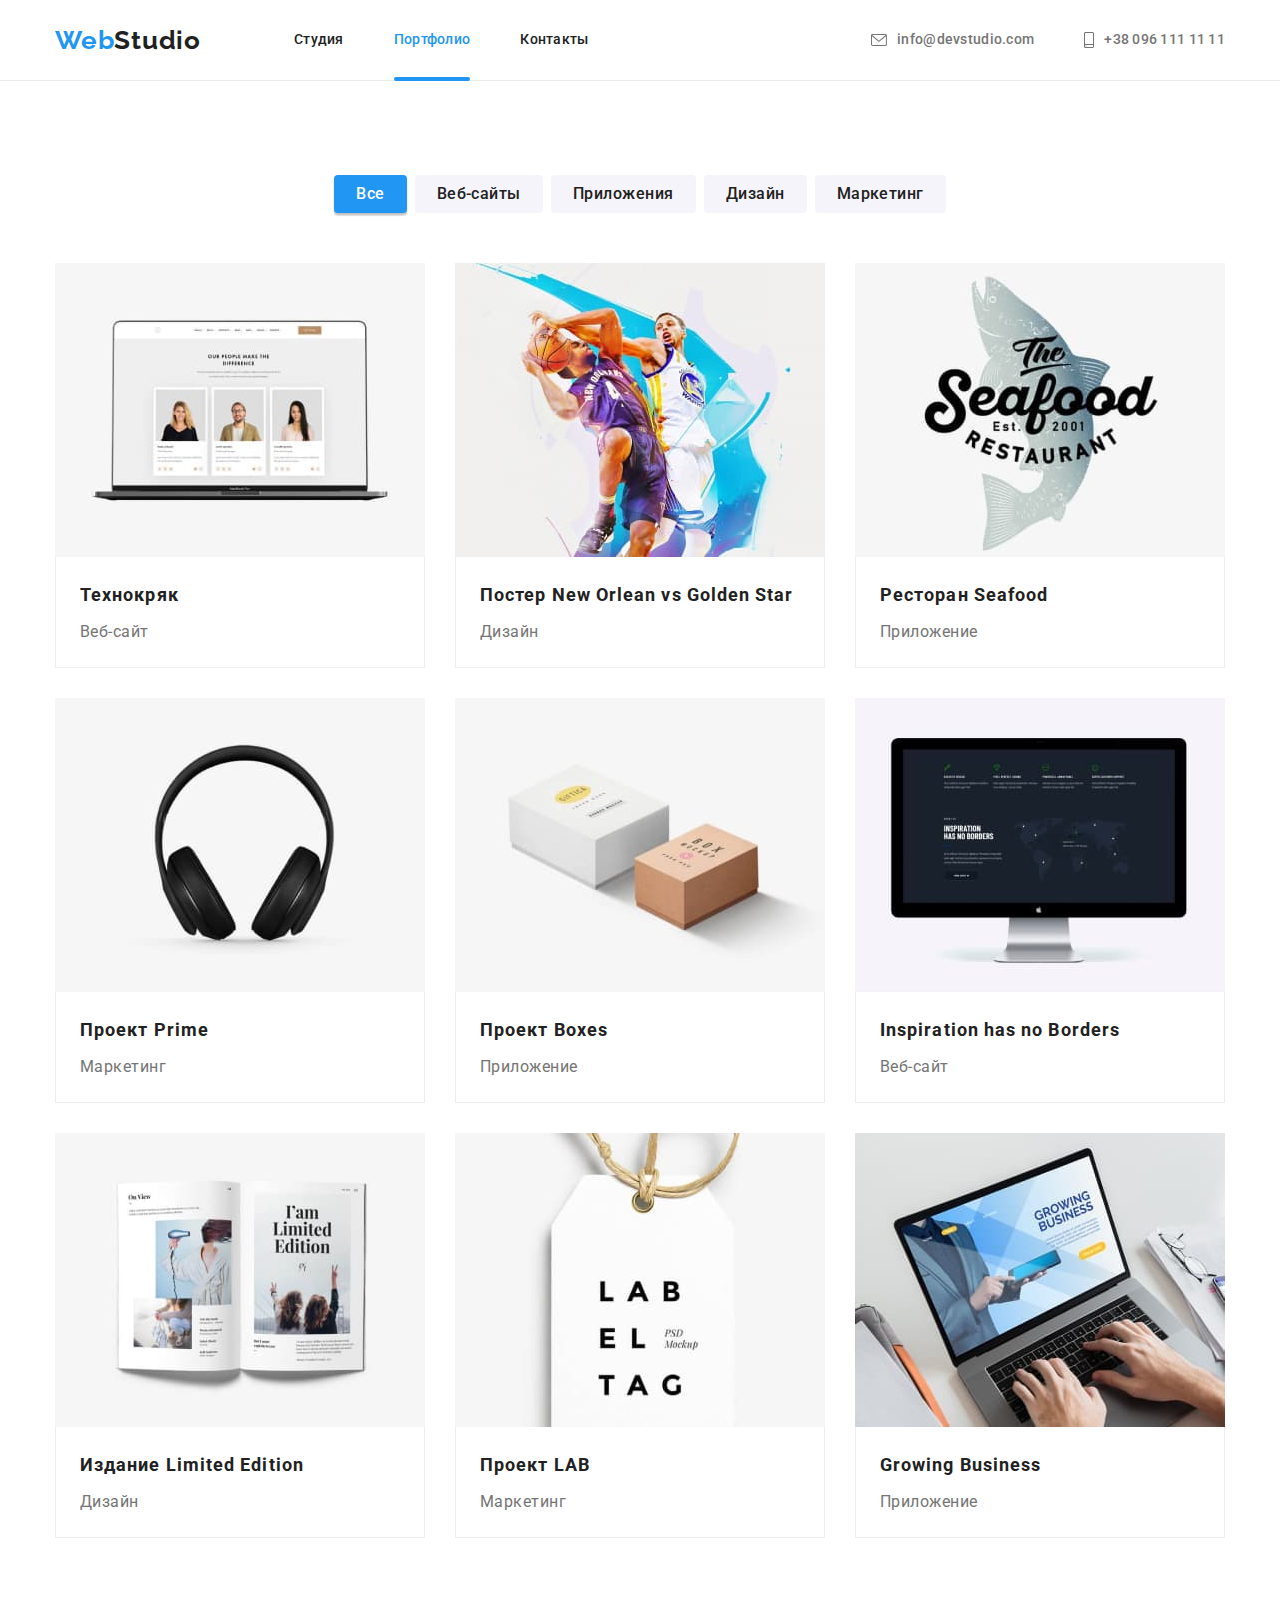
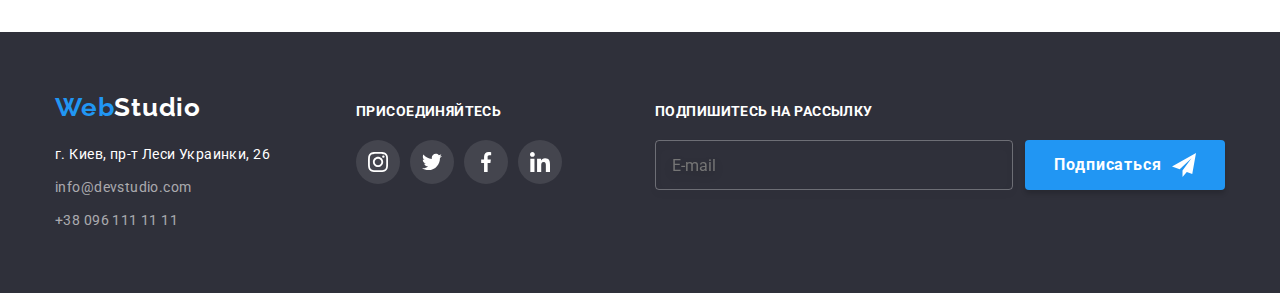
==== commit 2f0c65d5: "Adjusts footer and header on portfolio page" ====
--- a/portfolio.html
+++ b/portfolio.html
@@ -32,18 +32,18 @@
           </ul>
         </nav>
 
-        <ul class="contact__list">
-          <li class="contact__item">
-            <a href="mailto:info@devstudio.com" lang="en" class="contact__link">
-              <svg class="contact__icon" width="16" height="12">
+        <ul class="contacts header__contacts">
+          <li class="contacts__item">
+            <a href="mailto:info@devstudio.com" lang="en" class="contacts__link">
+              <svg class="contacts__icon" width="16" height="12">
                 <use href="./images/icons.svg#icon-envelope"></use>
               </svg>
               info@devstudio.com
             </a>
           </li>
-          <li class="contact__item">
-            <a href="tel:+380961111111" class="contact__link">
-              <svg class="contact__icon" width="10" height="16">
+          <li class="contacts__item">
+            <a href="tel:+380961111111" class="contacts__link">
+              <svg class="contacts__icon" width="10" height="16">
                 <use href="./images/icons.svg#icon-smartphone"></use>
               </svg>
               +38 096 111 11 11
@@ -229,21 +229,20 @@
     <!--FOOTER-->
     <footer class="footer">
       <div class="footer__container container">
-        <div class="footer__contacts">
+        <div class="footer__connect">
           <a href="./index.html" lang="en" class="logo">Web<span class="logo__text logo__text--white">Studio</span></a>
           <address class="address">
             <p class="addresss__text">г. Киев, пр-т Леси Украинки, 26</p>
           </address>
-          <ul class="contact__list contact__list--footer">
-            <li class="contact__item contact__item--footer">
-              <a href="mailto:info@devstudio.com" lang="en" class="contact__link contact__link--footer">info@devstudio.com</a>
-            </li>
-            <li class="contact__item contact__item--footer">
-              <a href="tel:+380961111111" class="contact__link contact__link--footer">+38 096 111 11 11</a>
+          <ul class="contacts footer__contacts">
+            <li class="contacts__item contacts__item--footer">
+              <a href="mailto:info@devstudio.com" lang="en" class="contacts__link contacts__link--footer">info@devstudio.com</a>
+            </li>
+            <li class="contacts__item contacts__item--footer">
+              <a href="tel:+380961111111" class="contacts__link contacts__link--footer">+38 096 111 11 11</a>
             </li>
           </ul>
         </div>
-
         <div class="join-social">
           <h2 class="join-social__title">присоединяйтесь</h2>
           <ul class="join-social__list">
@@ -278,7 +277,7 @@
           </ul>
         </div>
 
-        <form class="subscription">
+        <form class="subscription footer__subscription">
           <div class="subscription__block">
             <b class="subscription__title">Подпишитесь на рассылку</b>
             <div class="subscription__input">
